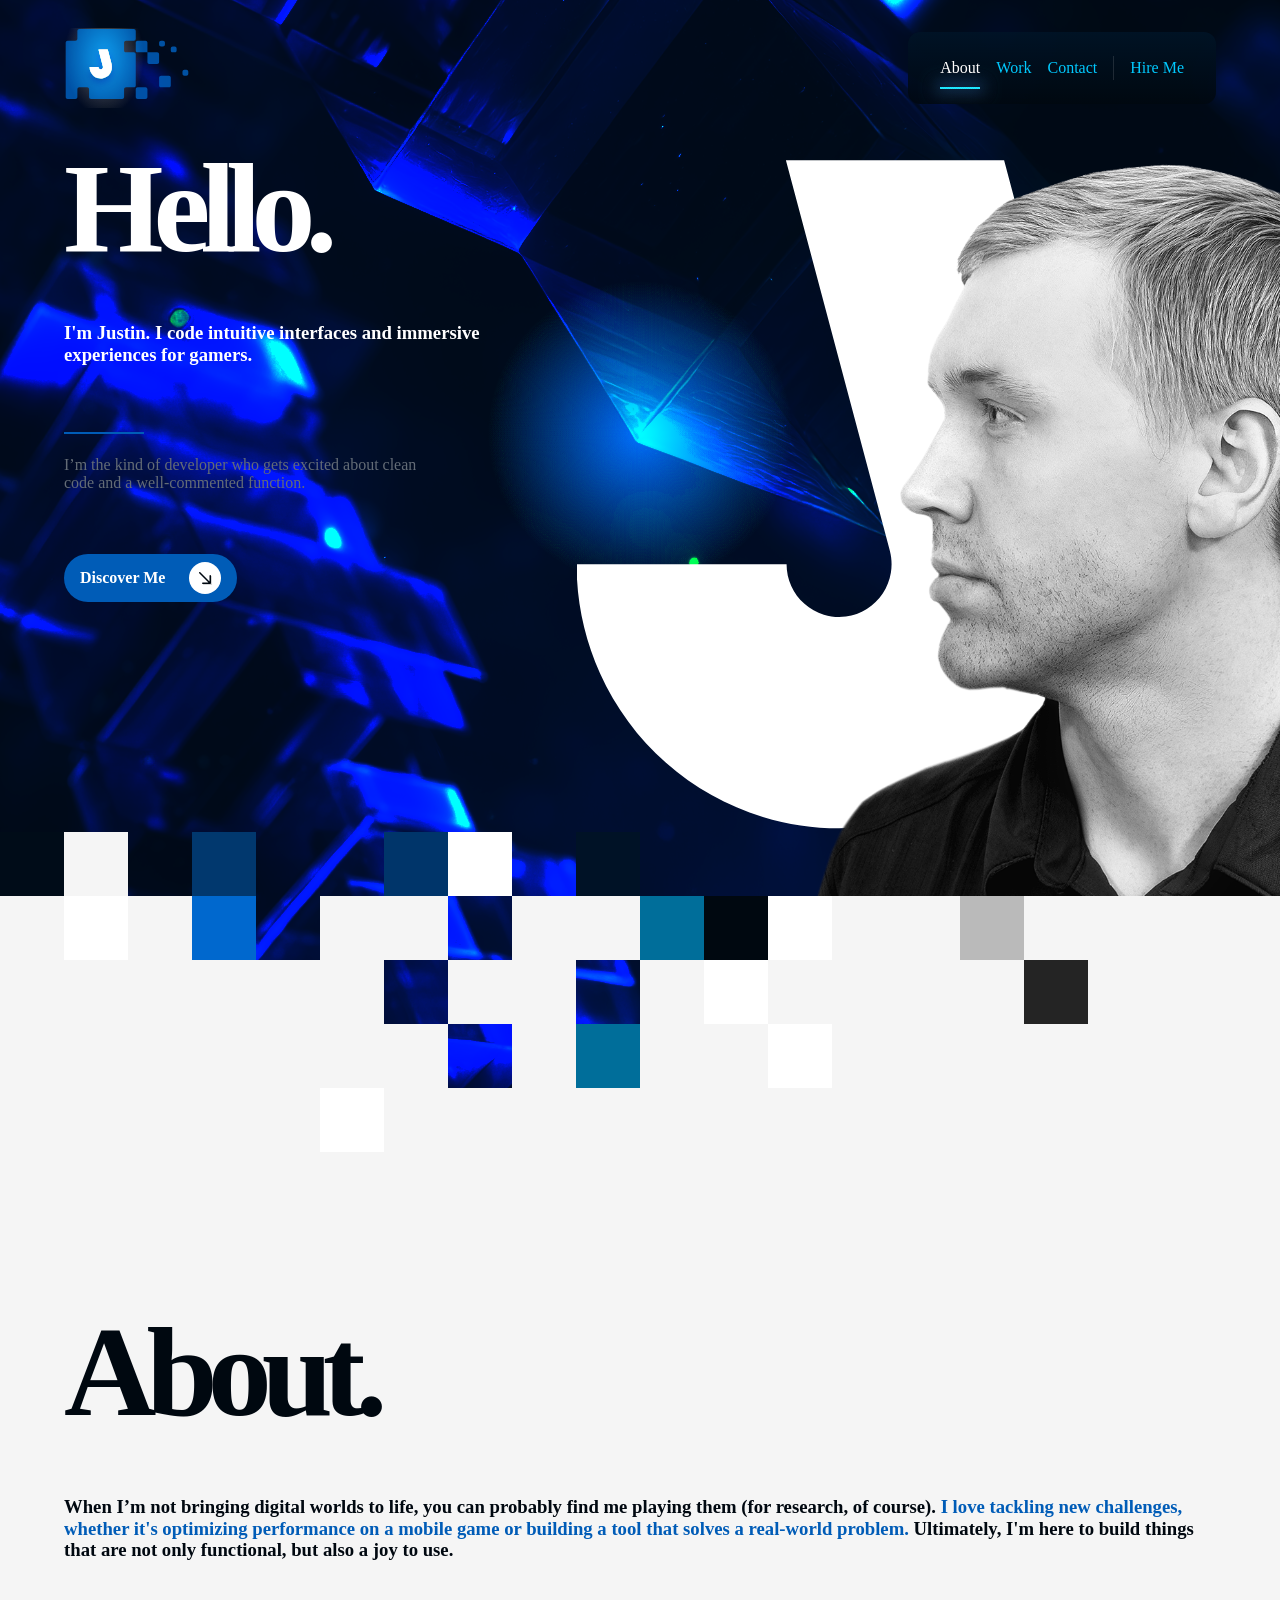
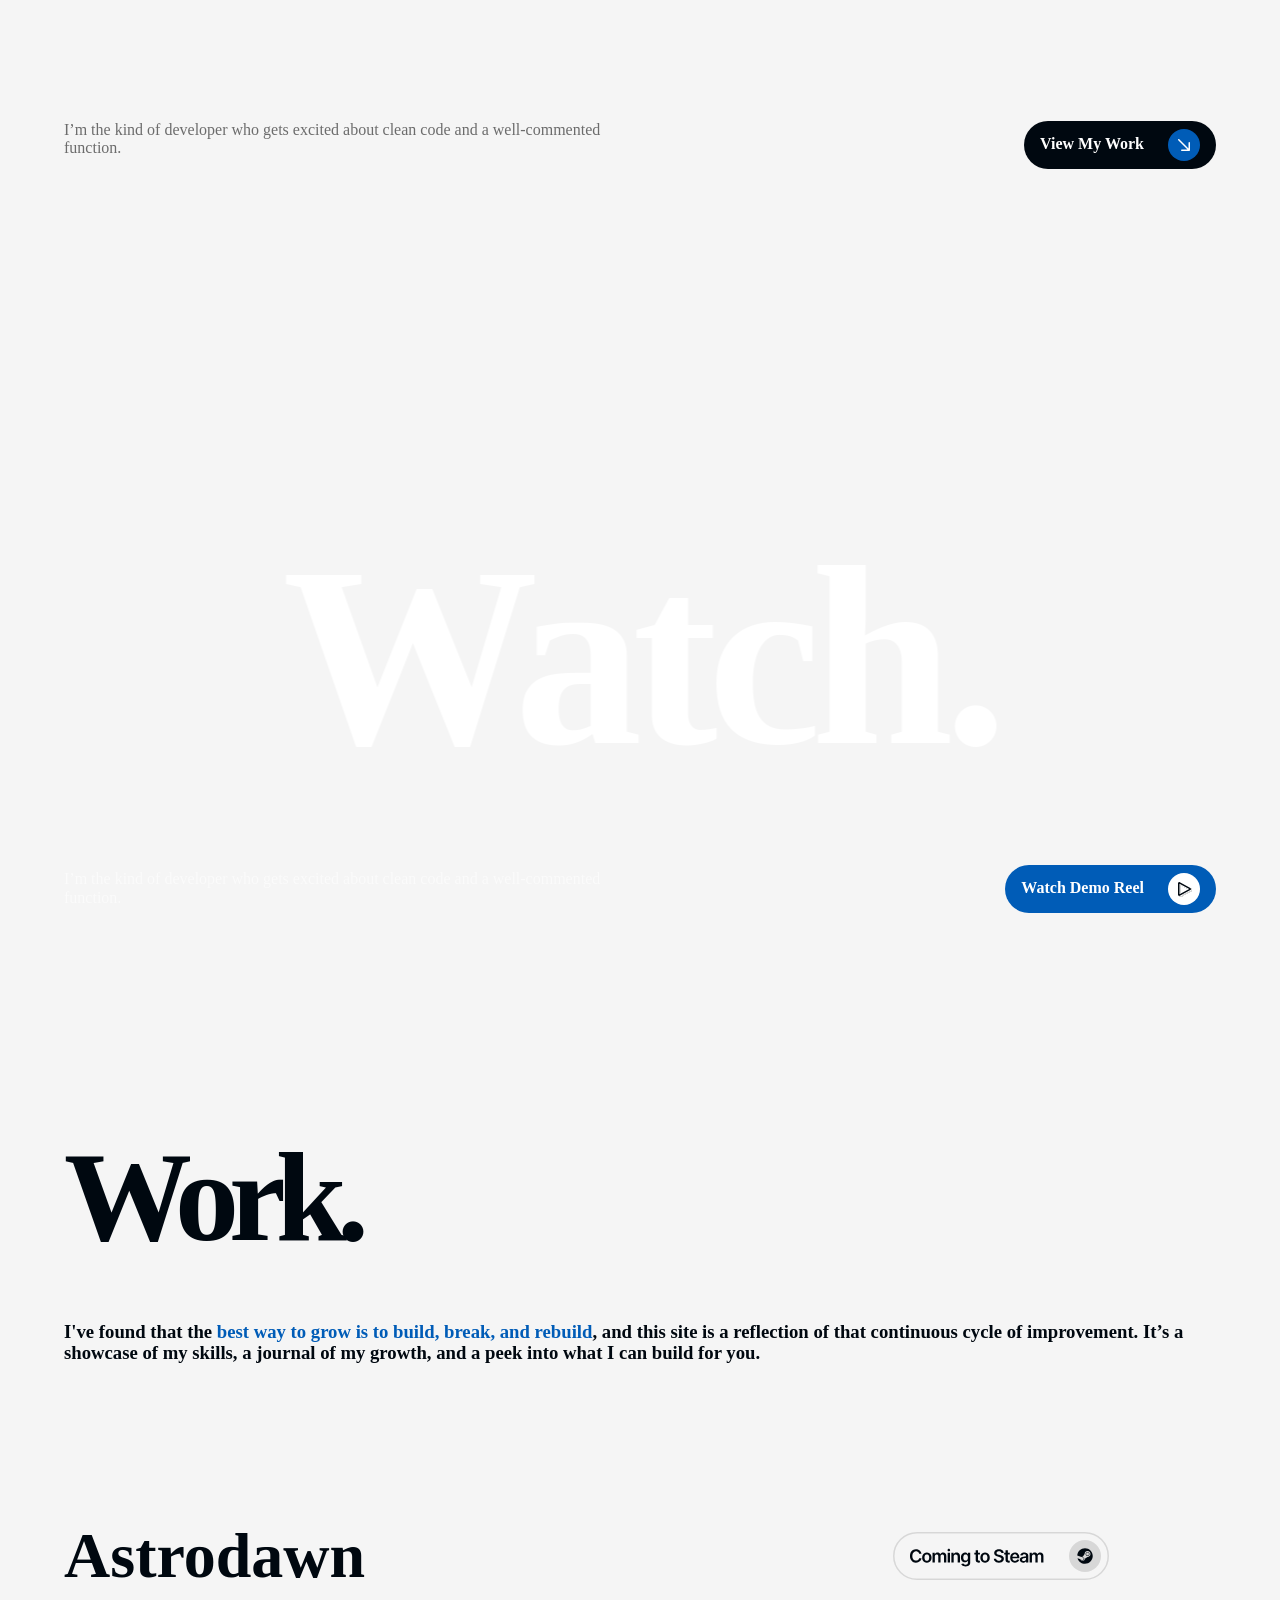
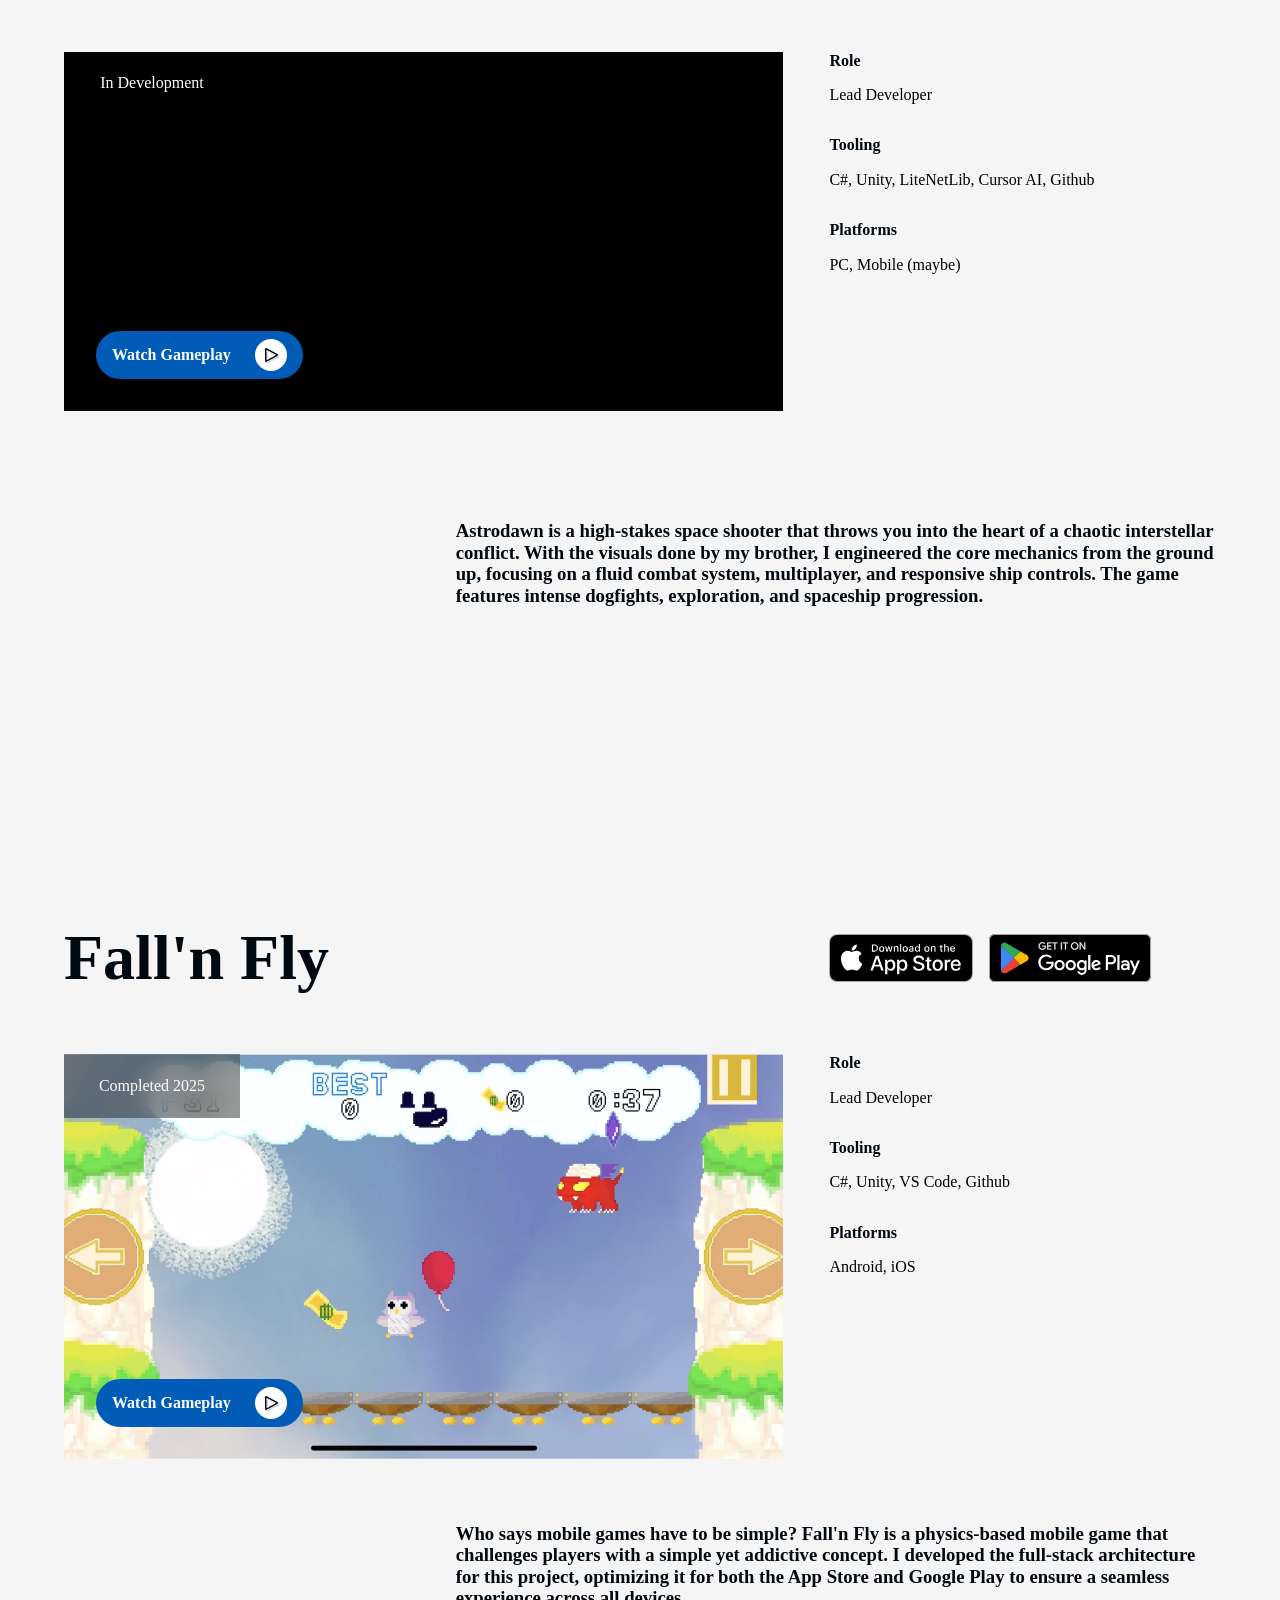
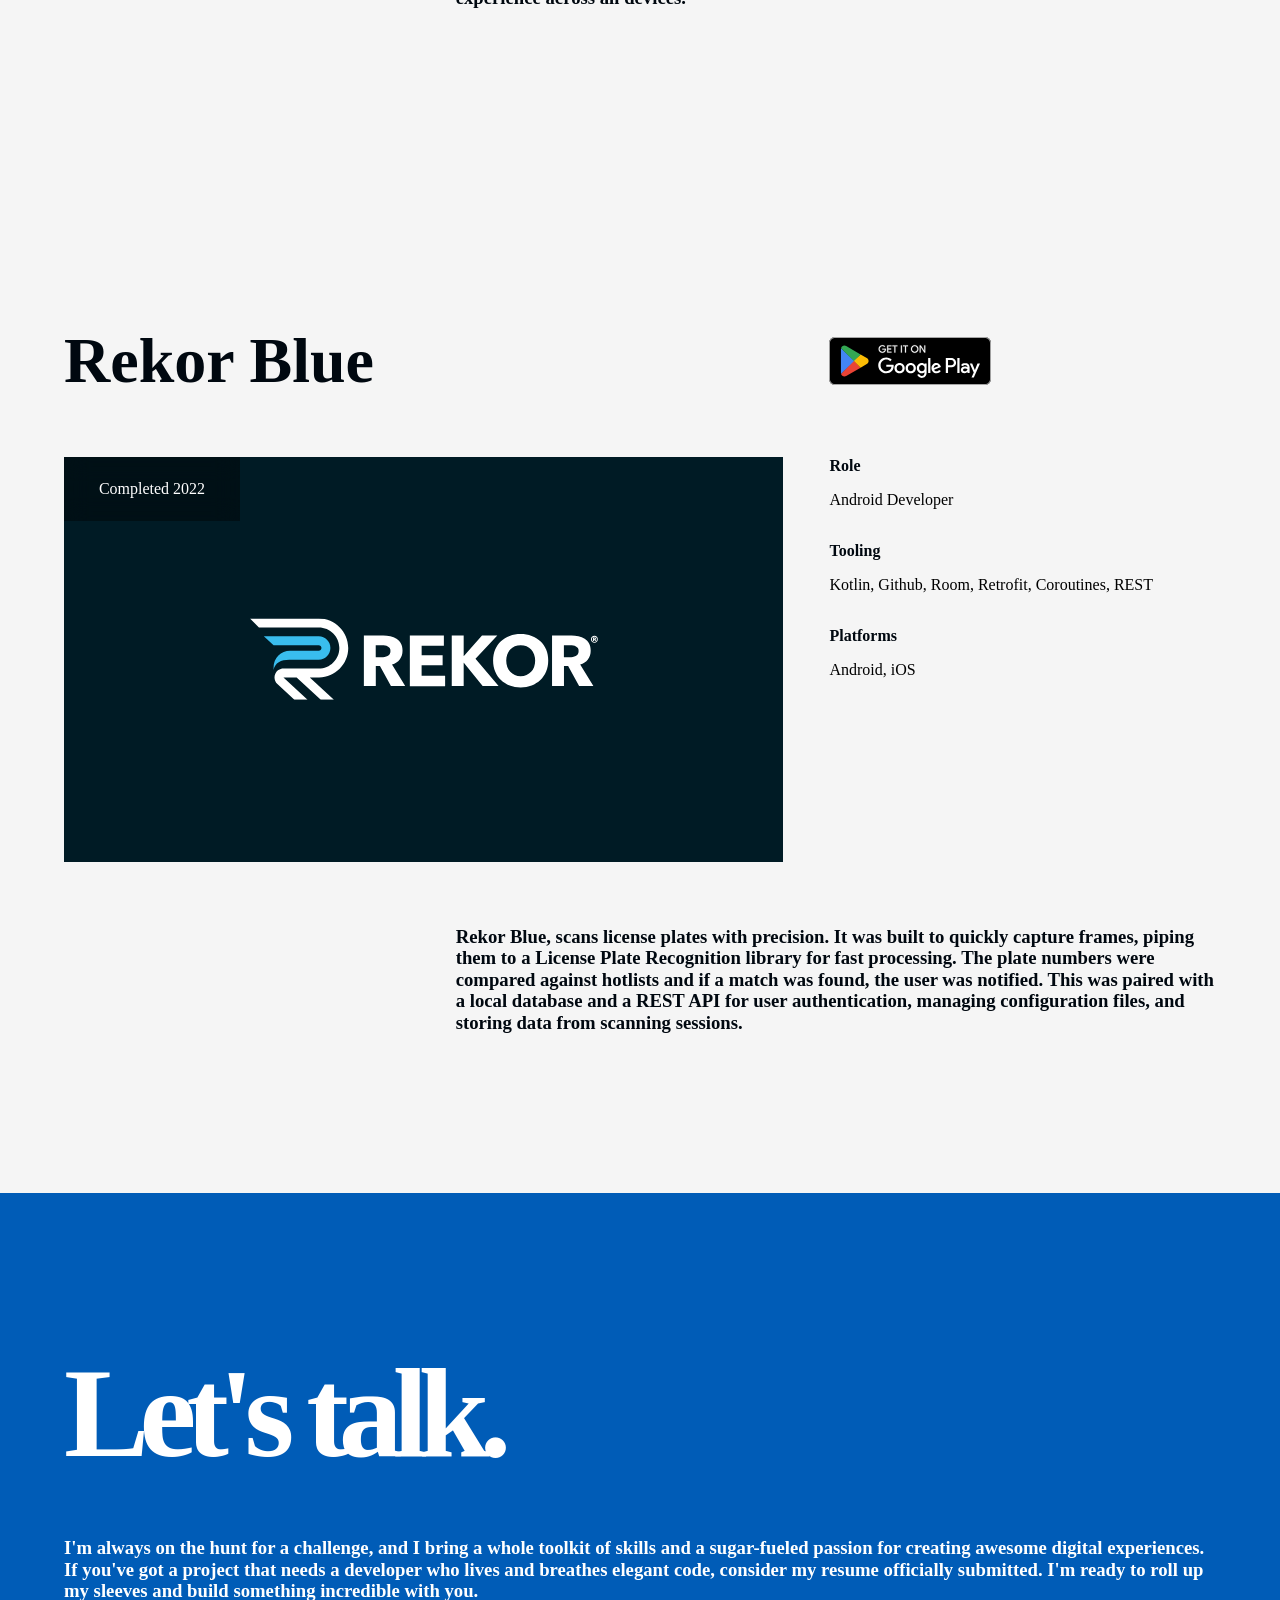
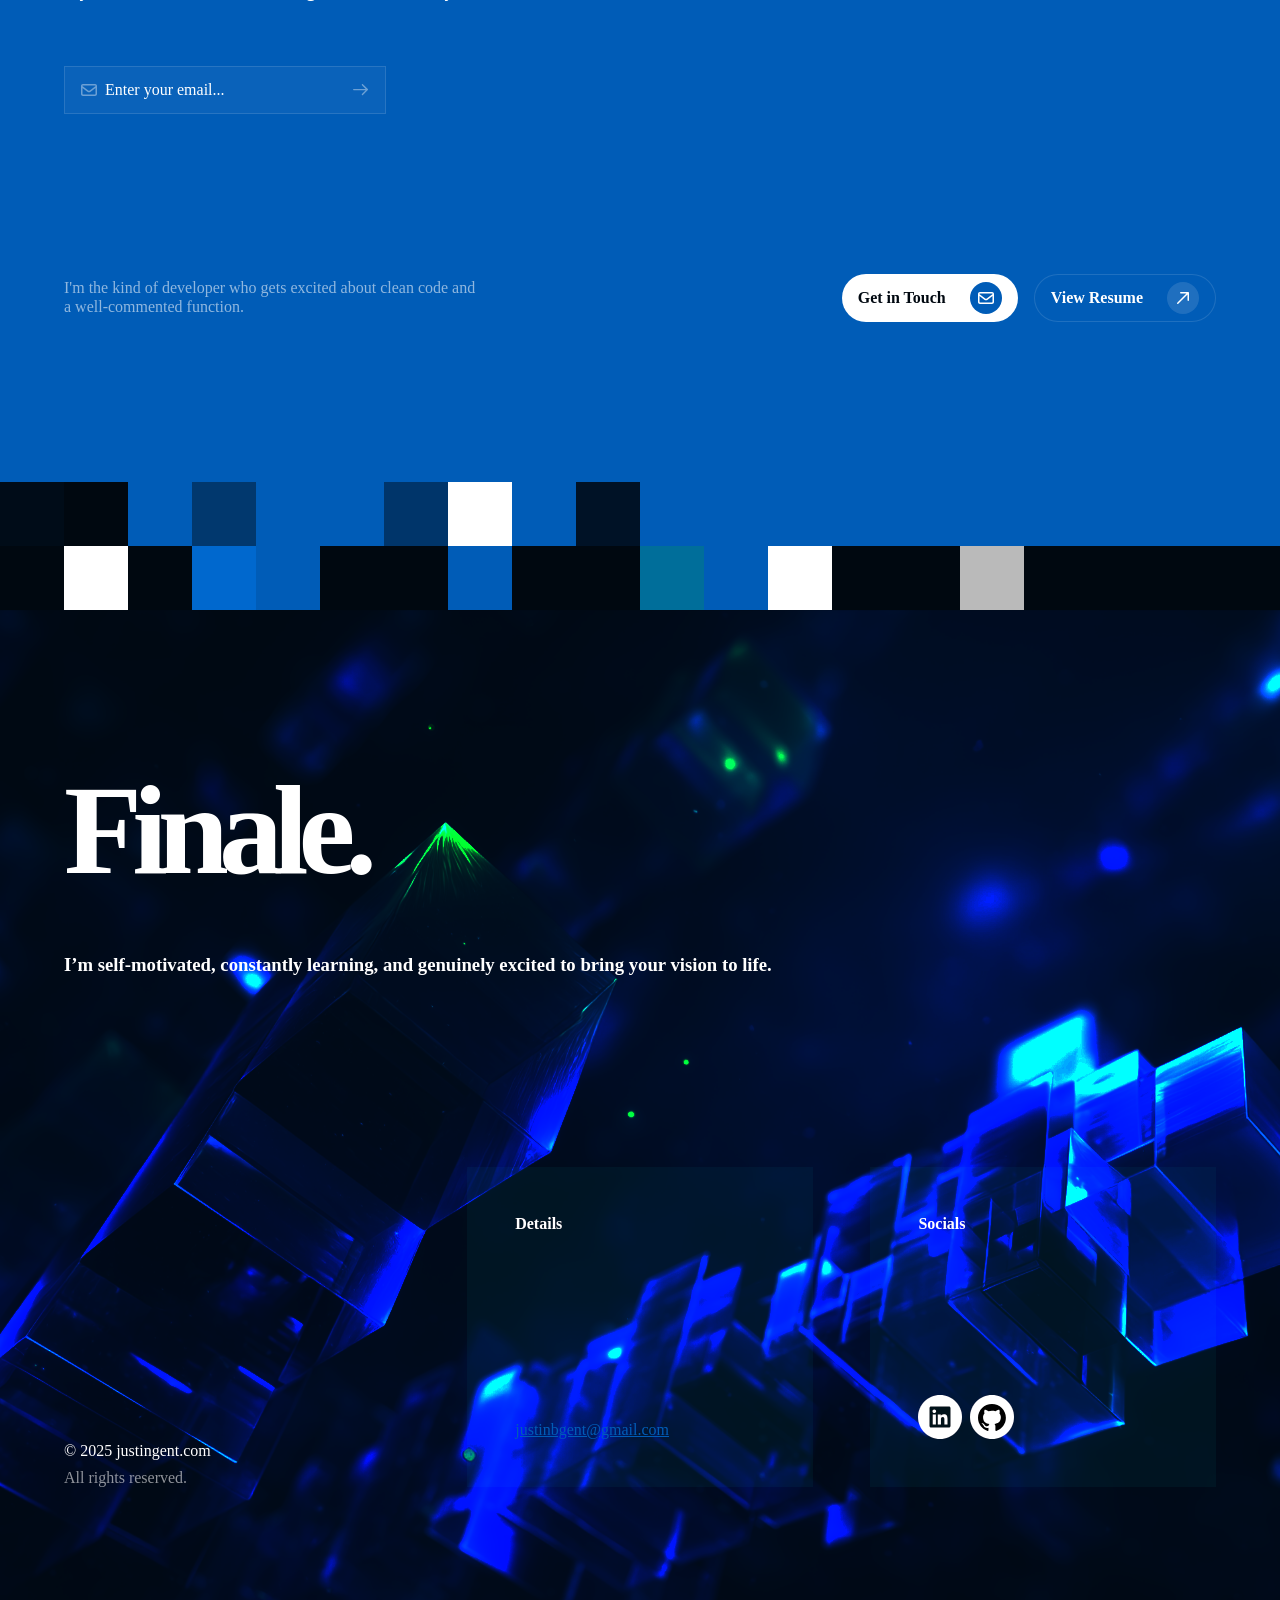
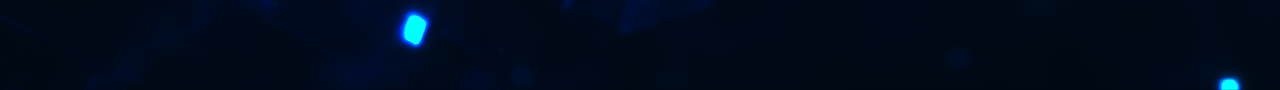
==== html/index.html @ 74478bc8 "Setup anchors for navigation and email" ====
<!DOCTYPE html>
<html lang="en">

<head>
    <meta charset="UTF-8">
    <meta name="viewport" content="width=device-width, initial-scale=1.0">

    <title>Justin Gent</title>

    <link rel="stylesheet" href="../assets/fontawesome-free/webfonts/regular.css">
    <link rel="stylesheet" href="../css/normalize.css">
    <link rel="stylesheet" href="../css/pixel-blocks.css">
    <link rel="stylesheet" href="../css/base.css">
    <link rel="stylesheet" href="../css/logo.css">
    <link rel="stylesheet" href="../css/navigation.css">
    <link rel="stylesheet" href="../css/hero.css">
    <link rel="stylesheet" href="../css/about.css">
    <link rel="stylesheet" href="../css/work.css">
    <link rel="stylesheet" href="../css/contact.css">
    <link rel="stylesheet" href="../css/finale.css">

    <script src="../js/navigation.js"></script>
</head>

<body>
    <div id="page-wrapper">
        <div id="navigation">
            <div id="logo">
                <img id="logo-img" src="../assets/logo.svg" alt="Logo">
                <div id="gradient-overlay"></div>
            </div>
            <div id="navigation-items">
                <a href="#about-wrapper" class="active">About</a>
                <a href="#work-wrapper">Work</a>
                <a href="#contact-wrapper">Contact</a>
                <div id="divider-nav"></div>
                <a href="#finale-wrapper">Hire Me</a>
            </div>
        </div>

        <div id="hero-wrapper">
            <div id="hero-content">
                <div id="hero-text">
                    <h1>Hello.</h1>
                    <h3>I'm Justin. I code intuitive interfaces and immersive experiences for gamers.</h3>
                    <div id="divider-hero"></div>
                    <p>I’m the kind of developer who gets excited about clean code and a well-commented function.</p>
                    <div class="button">
                        <h4>Discover Me</h4>
                        <img src="../assets/down_right_arrow_white.svg" alt="Down Right Arrow">
                    </div>
                </div>
            </div>
            <img id="hero-bg-img" src="../assets/hero_bg.png" alt="Hero background">
            <div id="hero-bg-gradient-overlay"></div>
            <img id="union-img" src="../assets/Union.svg" alt="Union">
            <img id="portrait-img" src="../assets/portrait.png" alt="Portrait">
            <div class="pixel-blocks">
                <div class="block-row">
                    <div class="square" id="square-1"></div>
                    <div class="square" id="square-2"></div>
                    <div class="square" id="square-3"></div>
                    <div class="square" id="square-4"></div>
                    <div class="square" id="square-5"></div>
                    <div class="square" id="square-6"></div>
                    <div class="square" id="square-7"></div>
                    <div class="square" id="square-8"></div>
                    <div class="square" id="square-9"></div>
                    <div class="square" id="square-10"></div>
                    <div class="square" id="square-11"></div>
                    <div class="square" id="square-12"></div>
                    <div class="square" id="square-13"></div>
                    <div class="square" id="square-14"></div>
                    <div class="square" id="square-15"></div>
                    <div class="square" id="square-16"></div>
                    <div class="square" id="square-17"></div>
                    <div class="square" id="square-18"></div>
                    <div class="square" id="square-19"></div>
                    <div class="square" id="square-20"></div>
                </div>
                <div class="block-row">
                    <div class="square" id="square-21"></div>
                    <div class="square" id="square-22"></div>
                    <div class="square" id="square-23"></div>
                    <div class="square" id="square-24"></div>
                    <div class="square" id="square-25"></div>
                    <div class="square" id="square-26"></div>
                    <div class="square" id="square-27"></div>
                    <div class="square" id="square-28"></div>
                    <div class="square" id="square-29"></div>
                    <div class="square" id="square-30"></div>
                    <div class="square" id="square-31"></div>
                    <div class="square" id="square-32"></div>
                    <div class="square" id="square-33"></div>
                    <div class="square" id="square-34"></div>
                    <div class="square" id="square-35"></div>
                    <div class="square" id="square-36"></div>
                    <div class="square" id="square-37"></div>
                    <div class="square" id="square-38"></div>
                    <div class="square" id="square-39"></div>
                    <div class="square" id="square-40"></div>
                </div>
                <div class="block-row">
                    <div class="square" id="square-41"></div>
                    <div class="square" id="square-42"></div>
                    <div class="square" id="square-43"></div>
                    <div class="square" id="square-44"></div>
                    <div class="square" id="square-45"></div>
                    <div class="square" id="square-46"></div>
                    <div class="square" id="square-47"></div>
                    <div class="square" id="square-48"></div>
                    <div class="square" id="square-49"></div>
                    <div class="square" id="square-50"></div>
                    <div class="square" id="square-51"></div>
                    <div class="square" id="square-52"></div>
                    <div class="square" id="square-53"></div>
                    <div class="square" id="square-54"></div>
                    <div class="square" id="square-55"></div>
                    <div class="square" id="square-56"></div>
                    <div class="square" id="square-57"></div>
                    <div class="square" id="square-58"></div>
                    <div class="square" id="square-59"></div>
                    <div class="square" id="square-60"></div>
                </div>
                <div class="block-row">
                    <div class="square" id="square-61"></div>
                    <div class="square" id="square-62"></div>
                    <div class="square" id="square-63"></div>
                    <div class="square" id="square-64"></div>
                    <div class="square" id="square-65"></div>
                    <div class="square" id="square-66"></div>
                    <div class="square" id="square-67"></div>
                    <div class="square" id="square-68"></div>
                    <div class="square" id="square-69"></div>
                    <div class="square" id="square-70"></div>
                    <div class="square" id="square-71"></div>
                    <div class="square" id="square-72"></div>
                    <div class="square" id="square-73"></div>
                    <div class="square" id="square-74"></div>
                    <div class="square" id="square-75"></div>
                    <div class="square" id="square-76"></div>
                    <div class="square" id="square-77"></div>
                    <div class="square" id="square-78"></div>
                    <div class="square" id="square-79"></div>
                    <div class="square" id="square-80"></div>
                </div>
                <div class="block-row">
                    <div class="square" id="square-81"></div>
                    <div class="square" id="square-82"></div>
                    <div class="square" id="square-83"></div>
                    <div class="square" id="square-84"></div>
                    <div class="square" id="square-85"></div>
                    <div class="square" id="square-86"></div>
                    <div class="square" id="square-87"></div>
                    <div class="square" id="square-88"></div>
                    <div class="square" id="square-89"></div>
                    <div class="square" id="square-90"></div>
                    <div class="square" id="square-91"></div>
                    <div class="square" id="square-92"></div>
                    <div class="square" id="square-93"></div>
                    <div class="square" id="square-94"></div>
                    <div class="square" id="square-95"></div>
                    <div class="square" id="square-96"></div>
                    <div class="square" id="square-97"></div>
                    <div class="square" id="square-98"></div>
                    <div class="square" id="square-99"></div>
                    <div class="square" id="square-100"></div>
                </div>
            </div>
        </div>

        <div id="about-wrapper">
            <div id="about-content">
                <h1>About.</h1>
                <h3>When I’m not bringing digital worlds to life, you can probably find me playing them (for research,
                    of course). <span class="highlight-blue">I love tackling new challenges, whether it's optimizing
                        performance on a mobile game or
                        building a tool that solves a real-world problem.</span> Ultimately, I'm here to build things
                    that are not
                    only functional, but also a joy to use.</h3>
                <div id="about-content-button-wrapper" class="button-layout">
                    <p>I’m the kind of developer who gets excited about clean code and a well-commented function.</p>
                    <div class="button">
                        <h4>View My Work</h4>
                        <img src="../assets/down_right_arrow_blue.svg" alt="Down Right Arrow">
                    </div>
                </div>
                <div id="about-video-wrapper">
                    <video id="about-video" src="../assets/SI-website-video-02.mp4" loop muted></video>
                    <h1>Watch.</h1>
                    <div id="about-video-button-wrapper" class="button-layout">
                        <p>I’m the kind of developer who gets excited about clean code and a well-commented function.
                        </p>
                        <div class="button">
                            <h4>Watch Demo Reel</h4>
                            <img src="../assets/play_graphic.svg" alt="Play Button">
                        </div>
                    </div>
                </div>
            </div>
        </div>

        <div id="work-wrapper">
            <div id="work-content">
                <h1>Work.</h1>
                <h3>I've found that the <span class="highlight-blue">best way to grow is to build, break, and
                        rebuild</span>, and this site is a reflection
                    of that continuous cycle of improvement. It’s a showcase of my skills, a journal of my growth, and a
                    peek into what I can build for you.</h3>
                <div class="work-section">
                    <div class="section-header">
                        <h2>Astrodawn</h2>
                        <img id="steam-button" src="../assets/steam_button.svg" alt="Steam Button">
                    </div>
                    <div class="section-focus">
                        <div class="left-side">
                            <div id="work-video-wrapper">
                                <video id="work-si-video" src="../assets/SI-website-video-02.mp4" loop muted></video>
                                <p>In Development</p>
                                <div class="button">
                                    <h4>Watch Gameplay</h4>
                                    <img src="../assets/play_graphic.svg" alt="Play Button">
                                </div>
                            </div>
                        </div>
                        <div class="right-side">
                            <h5>Role</h5>
                            <p>Lead Developer</p>
                            <h5>Tooling</h5>
                            <p>C#, Unity, LiteNetLib, Cursor AI, Github</p>
                            <h5>Platforms</h5>
                            <p>PC, Mobile (maybe)</p>
                        </div>
                    </div>
                    <div class="work-description">
                        <h3>Astrodawn is a high-stakes space shooter that throws you into the heart of a chaotic
                            interstellar conflict. With the visuals done by my brother, I engineered the core mechanics
                            from the ground up, focusing on a fluid combat system, multiplayer, and responsive ship
                            controls. The game features intense dogfights, exploration, and spaceship progression.</h3>
                    </div>
                </div>
                <div class="work-section">
                    <div class="section-header">
                        <h2>Fall'n Fly</h2>
                        <div class="mobile-store-buttons">
                            <img src="../assets/ios_app_store.svg" alt="App Store"
                                href="https://apps.apple.com/us/app/falln-fly/id6740153691">
                            <img src="../assets/play_store.svg" alt="Google Play"
                                href="https://play.google.com/store/apps/details?id=fallnfly.megalith">
                        </div>
                    </div>
                    <div class="section-focus">
                        <div class="left-side">
                            <div id="fallnfly-display" class="work-img-container">
                                <img id="fallnfly-img" src="../assets/fallnfly.png" alt="Fall'n Fly">
                                <p>Completed 2025</p>
                                <div class="button">
                                    <h4>Watch Gameplay</h4>
                                    <img src="../assets/play_graphic.svg" alt="Play Button">
                                </div>
                            </div>
                        </div>
                        <div class="right-side">
                            <h5>Role</h5>
                            <p>Lead Developer</p>
                            <h5>Tooling</h5>
                            <p>C#, Unity, VS Code, Github</p>
                            <h5>Platforms</h5>
                            <p>Android, iOS</p>
                        </div>
                    </div>
                    <div class="work-description">
                        <h3>Who says mobile games have to be simple? Fall'n Fly is a physics-based mobile game that
                            challenges players with a simple yet addictive concept. I developed the full-stack
                            architecture for this project, optimizing it for both the App Store and Google Play to
                            ensure a seamless experience across all devices.</h3>
                    </div>
                </div>
                <div class="work-section">
                    <div class="section-header">
                        <h2>Rekor Blue</h2>
                        <div class="mobile-store-buttons">
                            <img src="../assets/play_store.svg" alt="Google Play"
                                href="https://play.google.com/store/apps/details?id=ai.rekor.rekorblue">
                        </div>
                    </div>
                    <div class="section-focus">
                        <div class="left-side">
                            <div id="rekor-display" class="work-img-container">
                                <img src="../assets/rekor.svg" alt="Rekor Blue">
                                <p>Completed 2022</p>
                            </div>
                        </div>
                        <div class="right-side">
                            <h5>Role</h5>
                            <p>Android Developer</p>
                            <h5>Tooling</h5>
                            <p>Kotlin, Github, Room, Retrofit, Coroutines, REST</p>
                            <h5>Platforms</h5>
                            <p>Android, iOS</p>
                        </div>
                    </div>
                    <div class="work-description">
                        <h3>Rekor Blue, scans license plates with precision. It was built to quickly capture frames,
                            piping them to a License Plate Recognition library for fast processing. The plate numbers
                            were compared against hotlists and if a match was found, the user was notified. This was
                            paired with a local database and a REST API for user authentication, managing configuration
                            files, and storing data from scanning sessions.
                        </h3>
                        <!-- <h3>I contributed to the development of Rekor Blue, an Android application designed for license
                            plate recognition. My work focused on integrating and optimizing CameraX to capture and
                            process frames, interfacing with a License Plate Recognition library via the JNI framework
                            for efficient real-time processing. I designed and implemented a Room database to manage
                            license plate reads, hot lists, and related data, ensuring robust data storage and
                            retrieval. Additionally, I developed REST API integrations to handle user authentication,
                            upload plate reads, download hot lists, and manage configuration files (including
                            downloading and extracting zip files). I also contributed to building application settings
                            and other core functionalities, enhancing the app's performance and user experience.</h3> -->
                    </div>
                </div>
            </div>
        </div>

        <div id="contact-wrapper">
            <div id="contact-content">
                <h1>Let's talk.</h1>
                <h3><strong>I'm always on the hunt for a challenge,</strong> and I bring a whole toolkit of skills and a
                    sugar-fueled passion for creating awesome digital experiences. If you've got a project that needs a
                    developer who lives and breathes elegant code, consider my resume officially submitted. I'm ready to
                    roll up my sleeves and build something incredible with you.</h3>
                <div class="input-wrapper">
                    <img id="mail-icon" src="../assets/mail_no_bg.svg" alt="Mail Button">
                    <p id="email-input" contenteditable="true">Enter your email...</p>
                    <img id="right-arrow-icon" src="../assets/right_arrow.svg" alt="Right Arrow Button">
                </div>
                <div id="contact-bottom">
                    <p>I'm the kind of developer who gets excited about clean code and a well-commented function.</p>
                    <div id="contact-buttons">
                        <div id="get-in-touch-button" class="button">
                            <h4>Get in Touch</h4>
                            <img src="../assets/mail_blue_bg.svg" alt="Mail Button">
                        </div>
                        <div id="resume-button" class="button">
                            <h4>View Resume</h4>
                            <img src="../assets/up_right_arrow.svg" alt="Up Right Arrow Button">
                        </div>
                    </div>
                </div>
            </div>
            <div class="pixel-blocks">
                <div class="block-row">
                    <div class="square" id="square-101"></div>
                    <div class="square" id="square-102"></div>
                    <div class="square" id="square-103"></div>
                    <div class="square" id="square-104"></div>
                    <div class="square" id="square-105"></div>
                    <div class="square" id="square-106"></div>
                    <div class="square" id="square-107"></div>
                    <div class="square" id="square-108"></div>
                    <div class="square" id="square-109"></div>
                    <div class="square" id="square-110"></div>
                    <div class="square" id="square-111"></div>
                    <div class="square" id="square-112"></div>
                    <div class="square" id="square-113"></div>
                    <div class="square" id="square-114"></div>
                    <div class="square" id="square-115"></div>
                    <div class="square" id="square-116"></div>
                    <div class="square" id="square-117"></div>
                    <div class="square" id="square-118"></div>
                    <div class="square" id="square-119"></div>
                    <div class="square" id="square-120"></div>
                </div>
                <div class="block-row">
                    <div class="square" id="square-121"></div>
                    <div class="square" id="square-122"></div>
                    <div class="square" id="square-123"></div>
                    <div class="square" id="square-124"></div>
                    <div class="square" id="square-125"></div>
                    <div class="square" id="square-126"></div>
                    <div class="square" id="square-127"></div>
                    <div class="square" id="square-128"></div>
                    <div class="square" id="square-129"></div>
                    <div class="square" id="square-130"></div>
                    <div class="square" id="square-131"></div>
                    <div class="square" id="square-132"></div>
                    <div class="square" id="square-133"></div>
                    <div class="square" id="square-134"></div>
                    <div class="square" id="square-135"></div>
                    <div class="square" id="square-136"></div>
                    <div class="square" id="square-137"></div>
                    <div class="square" id="square-138"></div>
                    <div class="square" id="square-139"></div>
                    <div class="square" id="square-140"></div>
                </div>
            </div>
        </div>

        <div id="finale-wrapper">
            <img id="finale-bg-img" src="../assets/finale_bg.png" alt="Finale Image">
            <div id="finale-content">
                <h1>Finale.</h1>
                <h3>I’m self-motivated, constantly learning, and genuinely excited to bring your vision to life.</h3>
                <div id="finale-bottom">
                    <div id="finale-box-1">
                        <div id="legal-info">
                            <p id="legal-info-copyright">© 2025 justingent.com</p>
                            <p id="legal-info-rights">All rights reserved.</p>
                        </div>
                    </div>
                    <div id="finale-box-2">
                        <div class="finale-box-background"></div>
                        <h5>Details</h5>
                        <a href="mailto:justinbgent@gmail.com">justinbgent@gmail.com</a>
                    </div>
                    <div id="finale-box-3">
                        <h5>Socials</h5>
                        <div id="socials">
                            <img src="../assets/linkedin.svg" alt="LinkedIn">
                            <div id="github">
                                <img id="github-bg" src="../assets/bg.svg" alt="GitHub Background">
                                <img id="github-icon" src="../assets/github.svg" alt="GitHub">
                            </div>
                        </div>
                        <div class="finale-box-background"></div>
                    </div>
                </div>
            </div>
        </div>

    </div>

</body>

</html>
---- assets/fontawesome-free/webfonts/regular.css ----
/*!
 * Font Awesome Free 7.1.0 by @fontawesome - https://fontawesome.com
 * License - https://fontawesome.com/license/free (Icons: CC BY 4.0, Fonts: SIL OFL 1.1, Code: MIT License)
 * Copyright 2025 Fonticons, Inc.
 */
:root,
:host {
  --fa-family-classic: "Font Awesome 7 Free";
  --fa-font-regular: normal 400 1em/1 var(--fa-family-classic);
  /* deprecated: this older custom property will be removed next major release */
  --fa-style-family-classic: var(--fa-family-classic);
}

@font-face {
  font-family: "Font Awesome 7 Free";
  font-style: normal;
  font-weight: 400;
  font-display: block;
  src: url("../webfonts/fa-regular-400.woff2");
}

.far {
  --fa-family: var(--fa-family-classic);
  --fa-style: 400;
}

.fa-classic {
  --fa-family: var(--fa-family-classic);
}

.fa-regular {
  --fa-style: 400;
}
---- css/pixel-blocks.css ----
.pixel-blocks {
    position: relative;
    display: flex;
    flex-direction: column;
    width: 100%;
    height: auto;
    aspect-ratio: 4 / 1;
    z-index: 400;
}

.block-row {
    position: relative;
    display: flex;
    flex-direction: row;
    width: 100%;
    height: 20%;
}

.square {
    position: relative;
    width: 5%;
    height: auto;
    aspect-ratio: 1 / 1;
}

/* #region hero blocks */
#square-2,
#square-21,
#square-23,
#square-26,
#square-27,
#square-29,
#square-30,
#square-34,
#square-35,
#square-37,
#square-38,
#square-39,
#square-40,
#square-41,
#square-42,
#square-43,
#square-44,
#square-45,
#square-46,
#square-48,
#square-49,
#square-51,
#square-53,
#square-54,
#square-55,
#square-56,
#square-58,
#square-59,
#square-60,
#square-61,
#square-62,
#square-63,
#square-64,
#square-65,
#square-66,
#square-67,
#square-69,
#square-71,
#square-72,
#square-74,
#square-75,
#square-76,
#square-77,
#square-78,
#square-79,
#square-80,
#square-81,
#square-82,
#square-83,
#square-84,
#square-85,
#square-87,
#square-88,
#square-89,
#square-90,
#square-91,
#square-92,
#square-93,
#square-94,
#square-95,
#square-96,
#square-97,
#square-98,
#square-99,
#square-100 {
    background-color: rgba(245, 245, 245, 1);
}

#square-8,
#square-22,
#square-33,
#square-52,
#square-73,
#square-86 {
    background-color: rgba(255, 255, 255, 1);
}

#square-31,
#square-70 {
    background-color: rgba(0, 110, 154, 1);
}

#square-1 {
    background-color: rgba(0, 12, 24, 1);
}

#square-32 {
    background-color: rgba(0, 8, 16, 1);
}

#square-24 {
    background-color: rgba(0, 104, 206, 1);
}

#square-36 {
    background-color: rgba(186, 186, 186, 1);
}

#square-57 {
    background-color: rgba(36, 36, 36, 1);
}

#square-4 {
    background-color: rgba(1, 56, 110, 1);
}

#square-7 {
    background-color: rgba(0, 53, 106, 1);
}

#square-10 {
    background-color: rgba(0, 18, 38, 1);
}

/* #endregion hero blocks */

/* #region contact blocks */
#square-102,
#square-121,
#square-123,
#square-126,
#square-127,
#square-129,
#square-130,
#square-134,
#square-135,
#square-137,
#square-138,
#square-139,
#square-140 {
    background-color: rgba(0, 8, 16, 1);
}

#square-110 {
    background-color: rgba(0, 18, 38, 1);
}

#square-108,
#square-122,
#square-133 {
    background-color: rgba(255, 255, 255, 1);
}

#square-101 {
    background-color: rgba(0, 12, 24, 1);
}

#square-104 {
    background-color: rgba(1, 56, 110, 1);
}

#square-107 {
    background-color: rgba(0, 53, 106, 1);
}

#square-124 {
    background-color: rgba(0, 104, 206, 1);
}

#square-131 {
    background-color: rgba(0, 110, 154, 1);
}

#square-136 {
    background-color: rgba(186, 186, 186, 1);
}

/* #endregion contact blocks */
---- css/base.css ----
/* @font-face {
    font-family: 'FontAwesome';
    src: url('../assets/fontawesome-free/webfonts/fa-regular-400.woff2') format('woff2');
    font-display: swap;
    font-style: normal;
} */

*,
*::before,
*::after {
    box-sizing: border-box;
}

body {
    margin: 0;
    padding: 0;
    overflow-x: hidden;
    background-color: rgba(0, 8, 16, 1);
}

#page-wrapper {
    position: relative;
    width: 100%;
    max-width: 1640px;
    height: 100%;
    display: flex;
    flex-direction: column;
    align-items: center;
    margin-left: auto;
    margin-right: auto;
    background-color: rgba(0, 8, 16, 1);
    z-index: 100;
}

h1 {
    width: fit-content;
    height: fit-content;

    font-weight: 600;
    font-size: 8rem;
    line-height: 7.5rem;
    letter-spacing: -0.625rem;
    font-style: normal;
    text-transform: none;

    hanging-punctuation: first last;
    -webkit-hanging-punctuation: first last;
    -moz-hanging-punctuation: first last;
    -ms-hanging-punctuation: first last;
    -o-hanging-punctuation: first last;
}

h1,
h3,
h4 {
    font-family: 'Font Awesome 7 Free';
    color: rgba(255, 255, 255, 1);
    margin: 0;
}

h2 {
    font-size: 4rem;
    font-family: 'Font Awesome 7 Free';
    color: rgba(0, 8, 16, 1);
    line-height: 1;
    letter-spacing: 0;
    margin: 0;
    padding: 0;
}

h4 {
    font-size: 1rem;
}

h5 {
    font-family: 'Font Awesome 7 Free';
    color: rgba(0, 8, 16, 1);
    font-size: 1rem;
    margin: 0;
    margin-bottom: 1rem;
}

p {
    font-family: 'Font Awesome 7 Free';
    font-size: 1rem;
    margin: 0;
}

.highlight-blue {
    color: rgba(0, 92, 183, 1);
}


/* #region button */
.button {
    position: relative;
    width: fit-content;
    height: 3rem;
    display: flex;
    gap: 1.5rem;
    justify-content: space-between;
    align-items: center;
    padding: 0 1rem;
    background: #005CB7;
    border-radius: 48px;
    cursor: pointer;
    z-index: 400;
}

.button h4 {
    position: relative;
    width: fit-content;
    height: fit-content;
    pointer-events: none;
    user-select: none;
}

.button img {
    position: relative;
    width: auto;
    height: 2rem;
}

.button:focus {
    outline: 2px solid #005CB7;
    outline-offset: 2px;
}

.button-layout {
    position: relative;
    display: flex;
    flex-direction: row;
    width: calc(100% - 8rem);
    height: fit-content;
    margin: 0;
    align-items: center center;
    justify-content: space-between;
}

.button-layout p {
    width: 50%;
    height: fit-content;
}

.button-layout .button {
    position: relative;
    margin: 0;
}

/* #endregion button */
---- css/logo.css ----
/* css blend modes, have to get the layering right
search this for how it works. Radial gradient is inside div and parent does
this is called mix/blend mode (not multiply, add, some other blend mode)
will have to play with z indexes */

#logo {
    position: relative;
    display: grid;
    width: 140px;
    height: 80px;
    top: 0;
    left: 0;
    z-index: 1;
    overflow: hidden;
}

#logo-img {
    grid-area: 1 / 1;
    width: auto;
    height: 72px;
    z-index: 2;
    background-color: transparent;
}

#gradient-overlay {
    grid-area: 1 / 1;
    width: 57%;
    height: 146%;
    background: radial-gradient(50% 50% at 50% 25%, #717171 0%, rgba(0, 0, 0, 0) 100%);
    mix-blend-mode: color-dodge;
    z-index: 300;
    pointer-events: none;
}
---- css/navigation.css ----
#navigation {
    position: fixed;
    width: 100%;
    height: 4.5rem;
    /* width: calc(100% - 8rem); */
    max-width: 1640px;
    display: flex;
    flex-direction: row;
    margin-top: 2rem;
    padding-left: 4rem;
    padding-right: 4rem;
    align-items: center;
    justify-content: space-between;
    align-items: center;
    z-index: 600;
}

#navigation-items {
    display: flex;
    flex-direction: row;
    height: 100%;
    padding: 0 2rem;
    gap: 1rem;
    align-items: center;
    justify-content: center;
    /* isolation: isolate; */
    background: linear-gradient(180deg, rgba(0, 20, 39, 0.88) 0%, rgba(0, 8, 16, 0.88) 100%);
    box-shadow: 0px 32px 48px -40px rgba(0, 0, 0, 0.12);
    backdrop-filter: blur(24px);
    border-radius: 12px;
    overflow: hidden;
}

#navigation-items a {
    position: relative;
    display: inline-block;
    text-decoration: none;
    color: rgba(0, 201, 254, 1);
}

#navigation-items a.active {
    color: rgba(255, 255, 255, 1);
}

#navigation-items a:hover:before {
    content: "";
    position: absolute;
    margin-top: 1.75rem;
    width: 100%;
    /* height: 2px; */
    border-bottom: 2px solid rgba(243, 243, 243, 1);
    /* background-color: rgba(243, 243, 243, 1); */
    mix-blend-mode: color-dodge;
    box-shadow: 0px 0px 16px 4px rgba(194, 194, 194, 1);
}

/* Active state - shows underline for current page */
#navigation-items a.active:before {
    content: "";
    position: absolute;
    margin-top: 1.75rem;
    width: 100%;
    border-bottom: 2px solid rgba(243, 243, 243, 1);
    mix-blend-mode: color-dodge;
    box-shadow: 0px 0px 16px 4px rgba(194, 194, 194, 1);
}

/* Underline for selected item, may not need box-shadow? */

#divider-nav {
    width: 1px;
    height: 1.5rem;
    background-color: rgba(255, 255, 255, 0.12);
    flex-shrink: 0;
}
---- css/hero.css ----
#hero-wrapper {
    position: relative;
    display: flex;
    flex-direction: column;
    width: 100%;
    height: auto;
    aspect-ratio: 1 / 0.9;
    /* height: 83rem; */
    min-height: 54rem;
    max-height: 82rem;
    /* max-height: calc(48rem + 35vw); */
    background-color: rgba(0, 8, 16, 1);
    overflow: hidden;
    z-index: 100;
}

#hero-content {
    position: relative;
    display: flex;
    flex-direction: column;
    width: 100%;
    height: 100%;
    overflow: hidden;
}

#hero-bg-img {
    position: absolute;
    top: 50%;
    left: 50%;
    width: fit-content;
    height: fit-content;
    transform: translate(-50%, -50%);
    transform-origin: center center;
    mix-blend-mode: color-dodge;
    object-fit: cover;
    z-index: 100;
}

/* this positioning is wrong. Needs to align consistently to particular image position*/
#hero-bg-gradient-overlay {
    position: absolute;
    top: 50%;
    left: 50%;
    transform: translate(-50%, -97%);
    width: 19rem;
    height: 19rem;
    margin: 0 auto;
    background: radial-gradient(50% 50% at 50% 50%, rgba(230, 230, 230, 1) 0%, rgba(0, 0, 0, 0) 100%);
    mix-blend-mode: color-dodge;
    pointer-events: none;
    z-index: 100;
}

/* #hero-fg-container {
    position: absolute;
    top: 160px;
    left: 50%;
    width: 50%;
    height: 100%;
    overflow: hidden;
} */

#union-img {
    position: absolute;
    /* top: 10rem; */
    bottom: 28%;
    right: 0;
    width: auto;
    height: calc(100% - 10rem - 28%);
    object-fit: cover;
    transform: translate(-34%, 0);
    z-index: 200;
}

#portrait-img {
    position: absolute;
    /* top: 10rem; */
    bottom: 20%;
    right: 0;
    width: auto;
    height: calc(100% - 10rem - 20%);
    object-fit: cover;
    transform: translate(38%, 0);
    z-index: 300;
}

#hero-text {
    position: relative;
    display: flex;
    flex-direction: column;
    width: calc(50%);
    height: fit-content;
    margin-left: 4rem;
    margin-right: auto;
    margin-top: 10rem;
    z-index: 400;
}

#hero-text h1 {
    margin: 0;
    padding: 0;
    width: fit-content;
    height: 6rem;
    display: flex;
    align-items: center;
}

#hero-text h3 {
    width: 32rem;
    height: 3rem;
    display: flex;
    align-items: center;
    margin: 4rem 0;
    padding: 0;
}

#divider-hero {
    position: relative;
    width: 5rem;
    height: 0.125rem;
    margin: 0;
    padding: 0;
    background: rgba(0, 92, 183, 1);
    flex-shrink: 0;
}

#hero-text p {
    width: 24rem;
    height: 2rem;
    display: flex;
    align-items: center;
    margin-top: 1.5rem;
    margin-bottom: 4rem;
    padding: 0;
    color: rgba(99, 108, 118, 1);
}

#hero-content .pixel-blocks {
    position: absolute;
    left: 0;
    bottom: 0;
}
---- css/about.css ----
#about-wrapper {
    position: relative;
    display: flex;
    flex-direction: column;
    width: 100%;
    height: fit-content;
    background-color: rgba(245, 245, 245, 1);
    overflow: hidden;
}

#about-content h1 {
    margin: 10rem 0 4rem 4rem;
    color: rgba(0, 8, 16, 1);
}

#about-content h3 {
    margin: 0 4rem;
    color: rgba(0, 8, 16, 1);
}

#about-content-button-wrapper {
    margin-top: 10rem;
    margin-bottom: 10.5rem;
    margin-left: 4rem;
    margin-right: 4rem;
}

#about-content-button-wrapper .button {
    background-color: rgba(0, 8, 16, 1);
}

#about-content-button-wrapper p {
    color: rgba(0, 0, 0, 0.56);
}

#about-video-wrapper {
    position: relative;
    display: flex;
    flex-direction: column;
    width: 100%;
    height: fit-content;
}

#about-video {
    position: relative;
    width: 100%;
    height: fit-content;
}

#about-video-wrapper h1 {
    position: absolute;
    top: 50%;
    left: 50%;
    transform: translate(-50%, -50%);
    margin: 0;
    padding: 0;
    font-size: 16rem;
    color: rgba(139, 139, 139, 1);
    mix-blend-mode: color-dodge;
    z-index: 100;
}

#about-video-button-wrapper {
    position: absolute;
    bottom: 4rem;
    left: 50%;
    display: flex;
    flex-direction: row;
    align-items: center;
    transform: translate(-50%, 0);
}

#about-video-button-wrapper p {
    color: rgba(255, 255, 255, 0.56);
}
---- css/work.css ----
#work-wrapper {
    position: relative;
    display: flex;
    flex-direction: column;
    width: 100%;
    height: fit-content;
    background-color: rgba(245, 245, 245, 1);
    overflow: hidden;
}

#work-wrapper h1 {
    margin-top: 10rem;
    color: rgba(0, 8, 16, 1);
}

#work-wrapper h2 {
    color: rgba(0, 8, 16, 1);
}

#work-wrapper h3 {
    margin-top: 4rem;
    color: rgba(0, 8, 16, 1);
}

#work-content {
    position: relative;
    display: flex;
    flex-direction: column;
    width: 100%;
    height: fit-content;
    margin-left: auto;
    margin-right: auto;
    padding-left: 4rem;
    padding-right: 4rem;
    overflow: hidden;
}

.work-section {
    position: relative;
    display: flex;
    flex-direction: column;
    width: 100%;
    height: fit-content;
    margin-bottom: 10rem;
}

.section-header {
    position: relative;
    display: flex;
    flex-direction: row;
    width: 100%;
    height: fit-content;
    margin-top: 10rem;
    margin-bottom: 4rem;
    align-items: center;
}

#steam-button {
    position: absolute;
    width: auto;
    height: 3rem;
    margin-left: 72%;
    display: flex;
    align-items: center;
}

.work-description {
    position: relative;
    display: flex;
    flex-direction: column;
    width: 66%;
    height: fit-content;
    max-width: 67.5rem;
    margin-left: auto;
    margin-right: 0;
}

.section-focus {
    position: relative;
    display: flex;
    flex-direction: row;
    width: 100%;
    height: auto;
}

.left-side {
    position: relative;
    display: flex;
    flex-direction: column;
    width: calc(68% - 4rem);
    height: auto;
    aspect-ratio: 16/9;
    overflow: hidden;
}

.right-side {
    position: relative;
    display: flex;
    flex-direction: column;
    align-items: flex-start;
    width: calc(28% + 4rem);
    height: fit-content;
    margin-left: 4%;
}

.right-side p {
    margin-bottom: 2rem;
}

.mobile-store-buttons {
    position: absolute;
    display: flex;
    flex-direction: row;
    width: auto;
    height: fit-content;
    margin-left: calc(72% - 4rem);
    gap: 1rem;
}

.mobile-store-buttons img {
    position: relative;
    width: auto;
    height: 3rem;
    object-fit: fill;
}

#work-video-wrapper {
    position: relative;
    width: 100%;
    height: fit-content;
    display: flex;
    align-items: flex-start;
}

#work-si-video {
    position: relative;
    height: 100%;
    width: 100%;
    object-fit: cover;
    background-color: black;
}

#work-video-wrapper p,
#fallnfly-display p,
#rekor-display p {
    position: absolute;
    top: 0;
    left: 0;
    width: 11rem;
    height: 4rem;
    display: flex;
    align-items: center;
    justify-content: center;
    color: rgba(255, 255, 255, 1);
    background-color: rgba(0, 0, 0, 0.4);
    backdrop-filter: blur(12px);
}

#work-video-wrapper .button,
#fallnfly-display .button {
    position: absolute;
    bottom: 0;
    left: 0;
    margin-left: 2rem;
    margin-bottom: 2rem;
}

.work-img-container {
    position: relative;
    width: 100%;
    height: auto;
    aspect-ratio: 16/9;
    display: flex;
    overflow: hidden;
}

#fallnfly-img {
    position: absolute;
    top: 50%;
    left: 50%;
    width: auto;
    height: 100%;
    object-fit: contain;
    transform: translate(-50%, -50%);
    transform-origin: center center;
}

#rekor-display {
    background-color: rgba(0, 27, 37, 1);
}

#rekor-display img {
    position: absolute;
    top: 50%;
    left: 50%;
    width: 48.4%;
    height: auto;
    object-fit: contain;
    transform: translate(-50%, -50%);
    transform-origin: center center;
}
---- css/contact.css ----
#contact-wrapper {
    position: relative;
    display: flex;
    flex-direction: column;
    width: 100%;
    height: fit-content;
    background-color: rgba(0, 92, 183, 1);
}

#contact-content {
    position: relative;
    display: flex;
    flex-direction: column;
    width: auto;
    height: fit-content;
    margin-left: 4rem;
    margin-right: 4rem;
}

#contact-content h1 {
    margin-top: 10rem;
}

#contact-content h3 {
    margin-top: 4rem;
    margin-bottom: 4rem;
}

#contact-bottom {
    position: relative;
    display: flex;
    flex-direction: row;
    justify-content: space-between;
    align-items: center;
    width: 100%;
    height: fit-content;
    margin-top: 10rem;
}

#contact-bottom p {
    width: 26rem;
    height: fit-content;
    max-width: 50%;
    color: rgba(255, 255, 255, 0.56);
}

.input-wrapper {
    position: relative;
    display: flex;
    flex-direction: row;
    width: fit-content;
    min-width: 20rem;
    max-width: 30rem;
    height: 3rem;
    border: 1px solid rgba(255, 255, 255, 0.12);
    background-color: rgba(255, 255, 255, 0.04);
    align-items: center;
    overflow: hidden;
}

#mail-icon {
    position: relative;
    width: 1rem;
    height: 1rem;
    margin-top: auto;
    margin-bottom: auto;
    margin-left: 1rem;
    margin-right: 0.5rem;
}

#email-input {
    position: relative;
    width: 15rem;
    height: 100%;
    padding: 0;
    margin: 0;
    font-size: 1rem;
    color: rgba(255, 255, 255, 1);
    overflow: hidden;
    border: none;
    background: none;
    outline: none;
    align-content: center;
    /* all: unset;
    text-decoration: none; */
}

#right-arrow-icon {
    position: relative;
    width: 1rem;
    height: 1rem;
    margin-top: auto;
    margin-bottom: auto;
    margin-left: 0.5rem;
    margin-right: 1rem;
}

#contact-buttons {
    position: relative;
    display: flex;
    flex-direction: row;
    width: fit-content;
    height: fit-content;
    gap: 1rem;
}

#get-in-touch-button {
    background: rgba(255, 255, 255, 1);
}

#get-in-touch-button h4 {
    color: rgba(0, 8, 16, 1);
}

#resume-button {
    border: 1.5px solid rgba(255, 255, 255, 0.12);
}

#contact-wrapper .pixel-blocks {
    margin-top: 10rem;
    aspect-ratio: 10 / 1;
}

#contact-wrapper .block-row {
    height: 50%;
}
---- css/finale.css ----
#finale-wrapper {
    position: relative;
    display: flex;
    flex-direction: column;
    width: 100%;
    height: 67.5rem;
    background-color: rgba(0, 8, 16, 1);
    overflow: hidden;
}

#finale-bg-img {
    position: absolute;
    top: 50%;
    left: 50%;
    transform: translate(-50%, -50%);
    width: 100%;
    height: 100%;
    object-fit: cover;
    mix-blend-mode: color-dodge;
}

#finale-content {
    position: relative;
    display: flex;
    flex-direction: column;
    width: calc(100% - 8rem);
    height: fit-content;
    margin: 0 auto;
    justify-content: center;
    align-items: left;
}

#finale-content h1 {
    margin-top: 10rem;
}

#finale-content h3 {
    margin-top: 4rem;
}

#finale-bottom h5 {
    width: fit-content;
    height: fit-content;
    margin-top: 3rem;
    margin-left: 3rem;
    color: rgba(255, 255, 255, 1);
    size: 1.5rem;
}

#finale-bottom {
    position: relative;
    display: flex;
    flex-direction: row;
    width: 100%;
    height: 20rem;
    margin-top: 12rem;
    margin-bottom: 4rem;
    justify-content: space-between;
}

#finale-box-1,
#finale-box-2,
#finale-box-3 {
    position: relative;
    display: flex;
    flex-direction: column;
    width: 30%;
    height: 100%;
    justify-content: flex-start;
    /* align-items: flex-start; */
}

#legal-info {
    position: relative;
    width: fit-content;
    height: fit-content;
    margin-top: auto;
}

#legal-info-copyright {
    color: rgba(255, 255, 255, 1);
}

#legal-info-rights {
    margin-top: 0.5rem;
    color: rgba(255, 255, 255, 0.56);
}

#socials,
#finale-box-2 a {
    position: relative;
    display: flex;
    flex-direction: row;
    gap: 0.5rem;
    width: fit-content;
    height: fit-content;
    margin-top: auto;
    margin-bottom: 3rem;
    margin-left: 3rem;
    color: rgba(0, 92, 183, 1);
}

.finale-box-background {
    position: absolute;
    top: 0;
    left: 0;
    width: 100%;
    height: 100%;
    background-color: rgba(255, 255, 255, 0.04);
    mix-blend-mode: color-dodge;
}

#github {
    position: relative;
    width: 2.75rem;
    height: 2.75rem;
}

#github-bg {
    position: absolute;
    top: 50%;
    left: 50%;
    transform: translate(-50%, -50%);
    width: 100%;
    height: 100%;
    object-fit: contain;
}

#github-icon {
    position: absolute;
    top: 50%;
    left: 50%;
    transform: translate(-50%, -50%);
    width: 1.75rem;
    height: 1.75rem;
    object-fit: contain;
    z-index: 200;
}
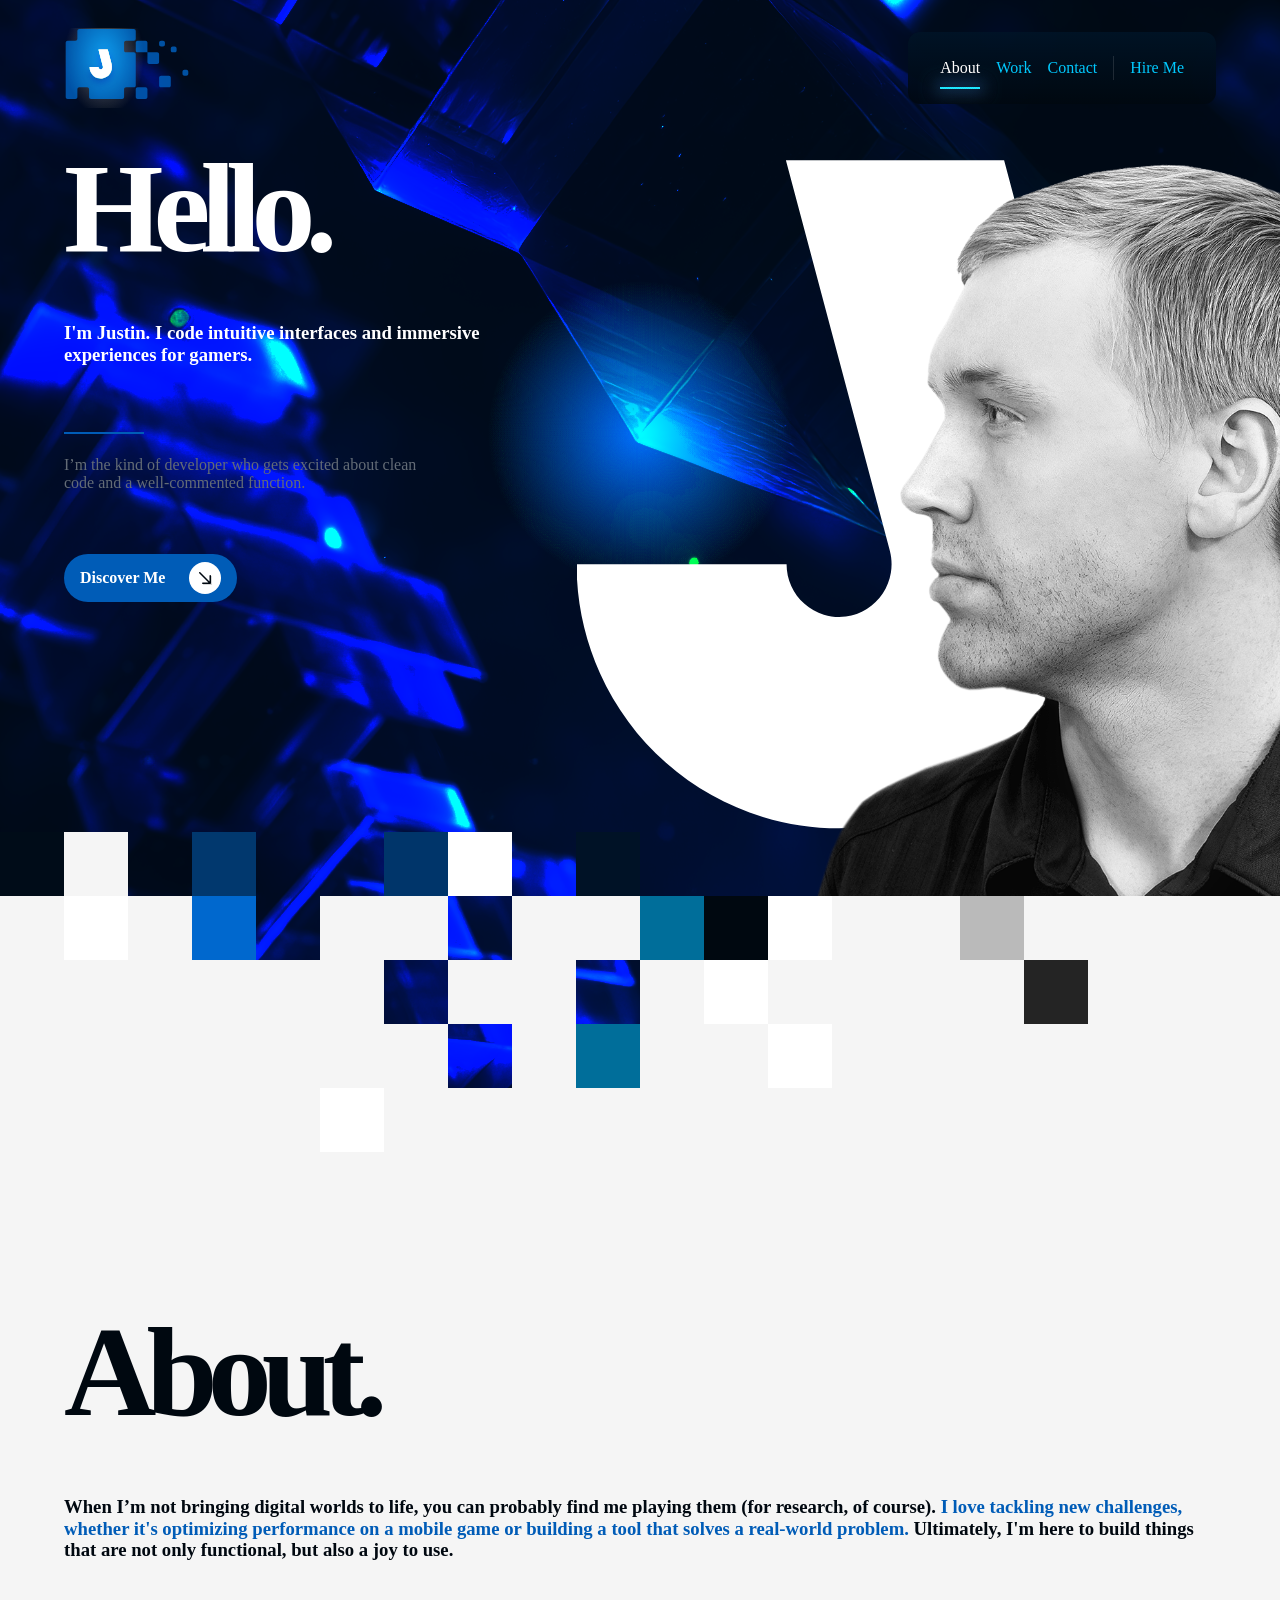
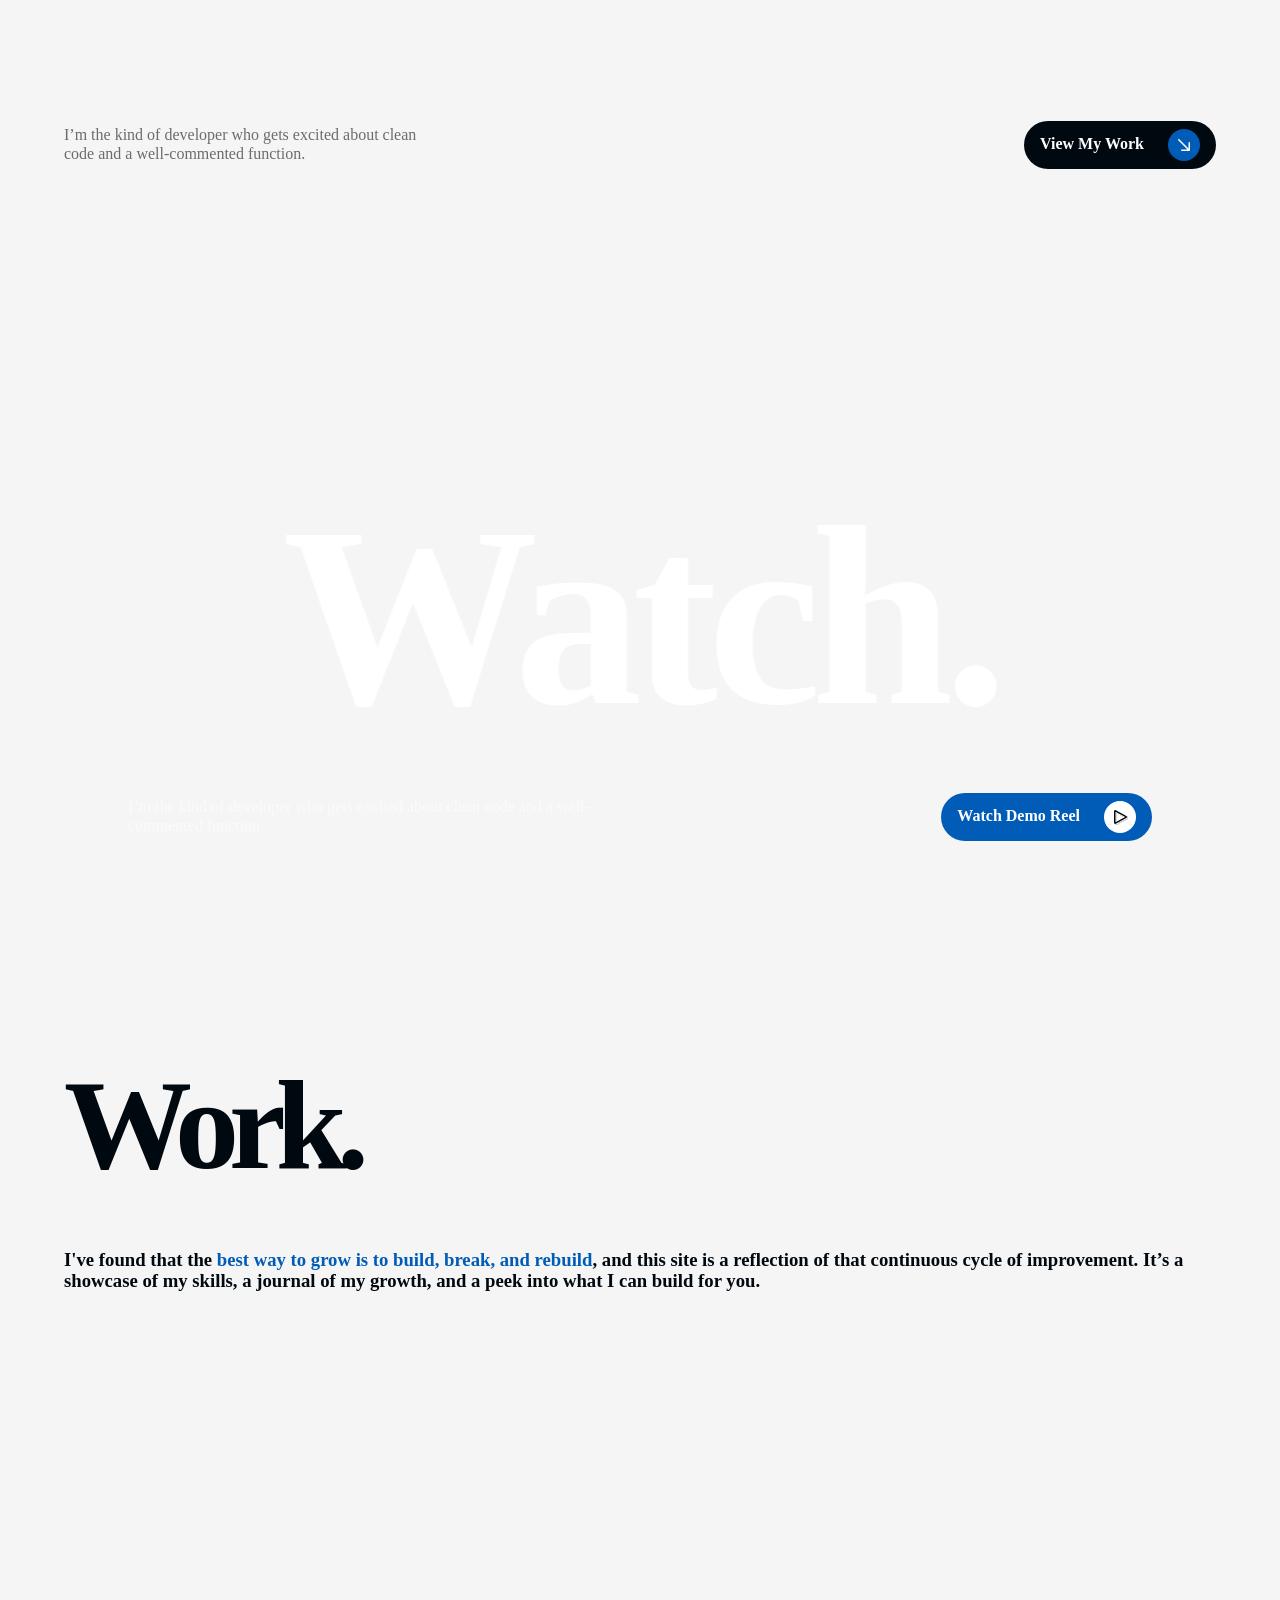
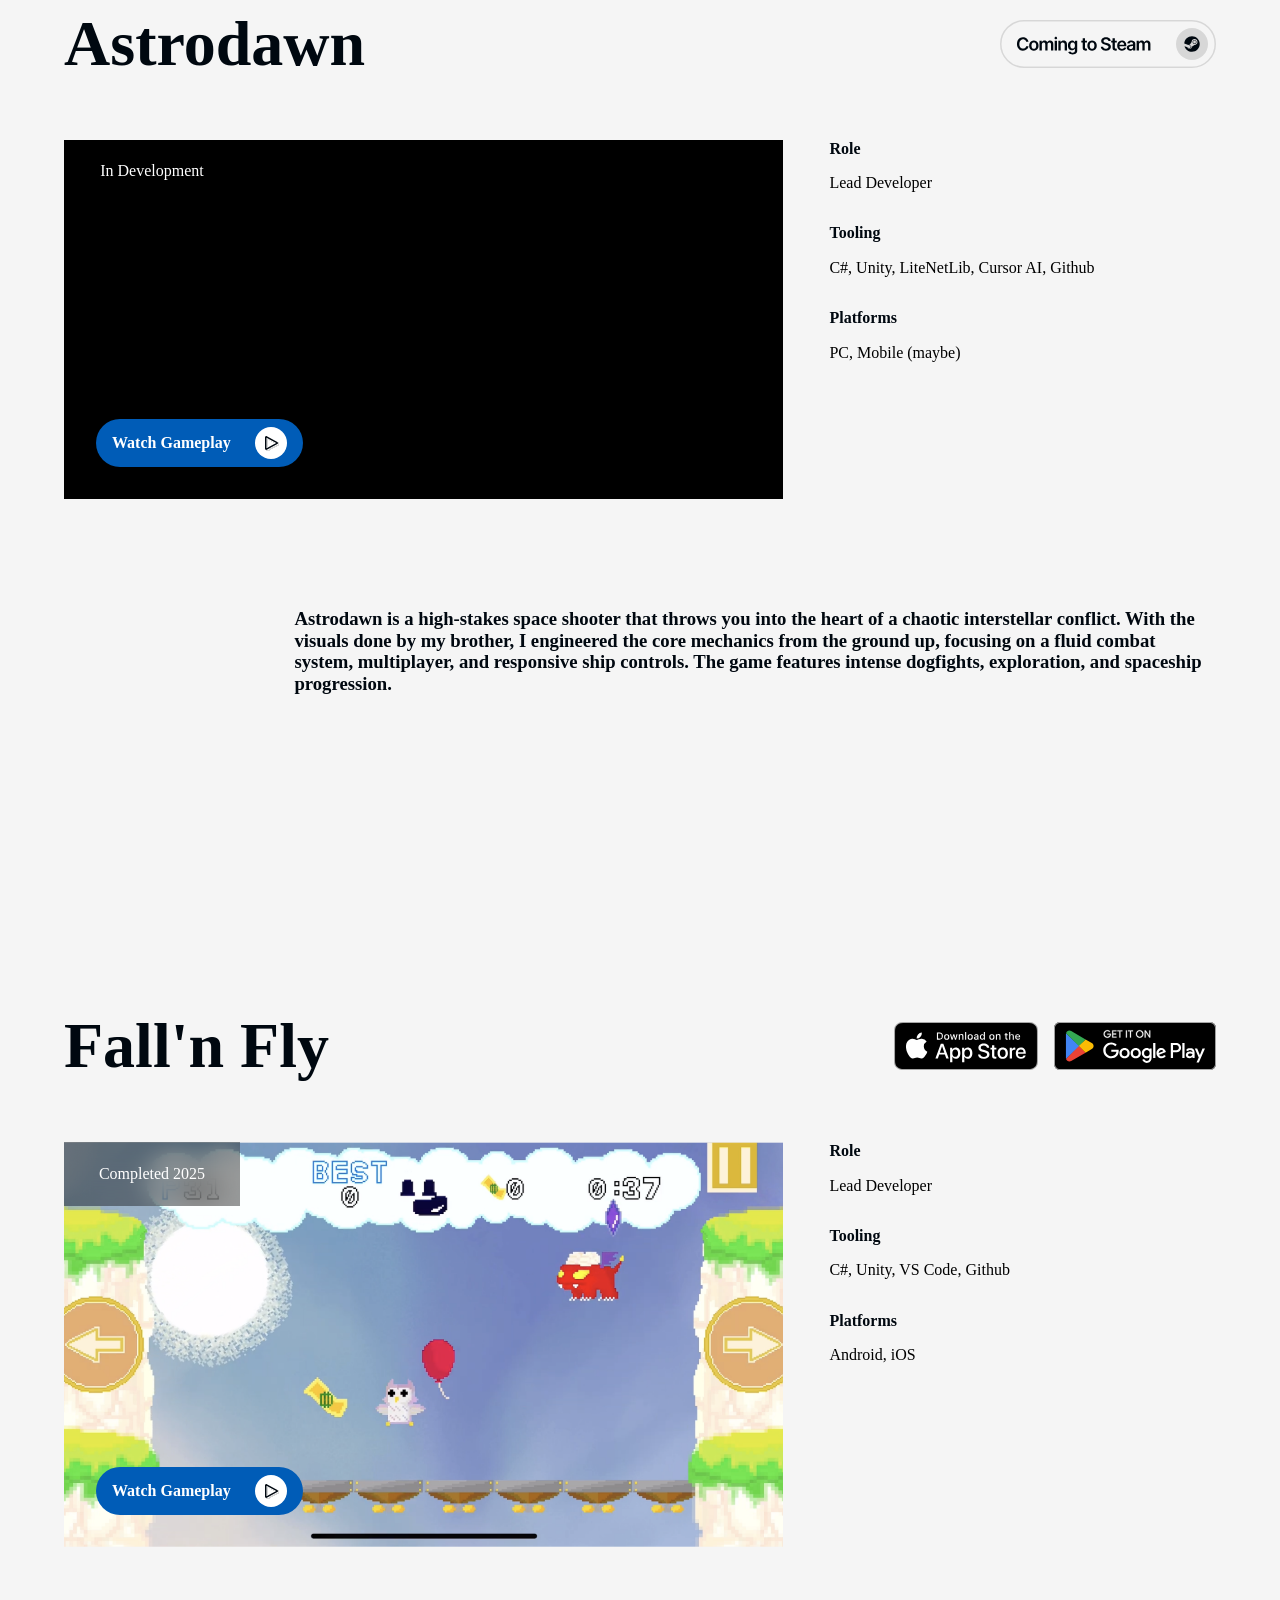
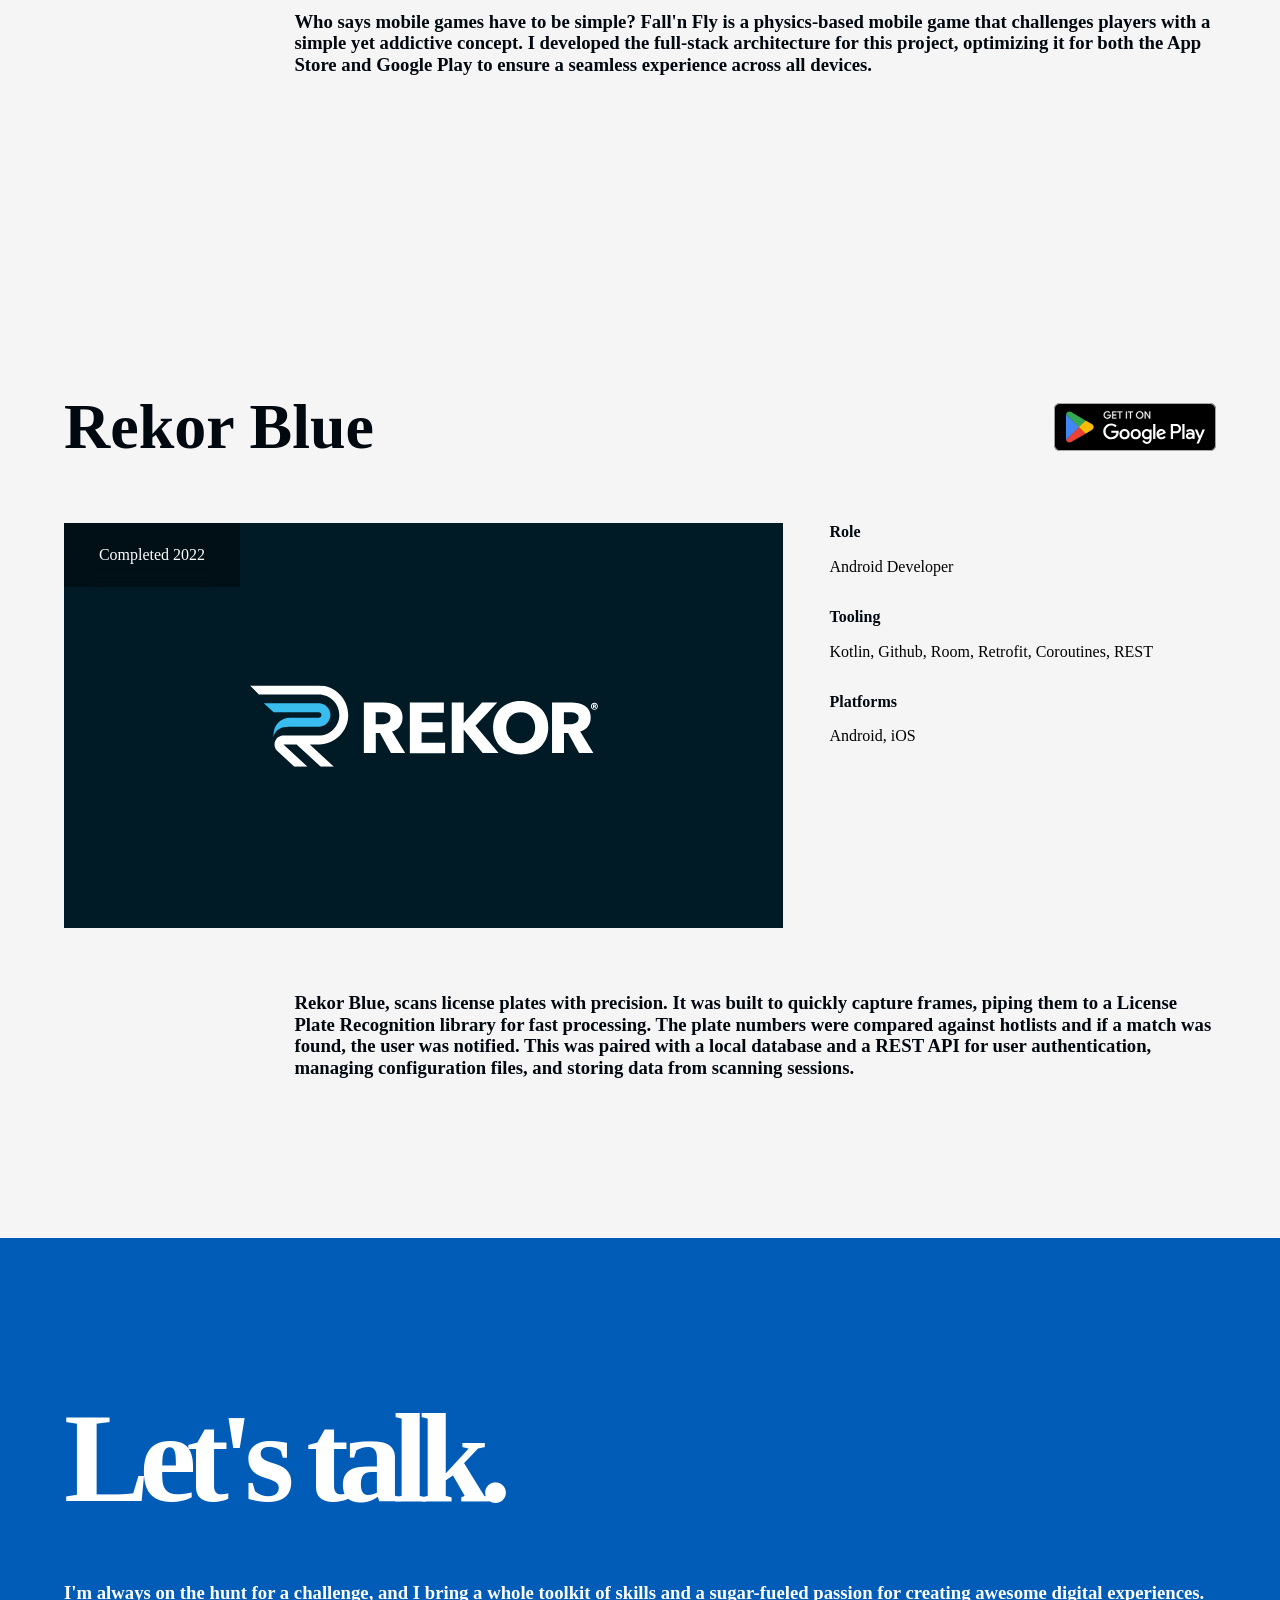
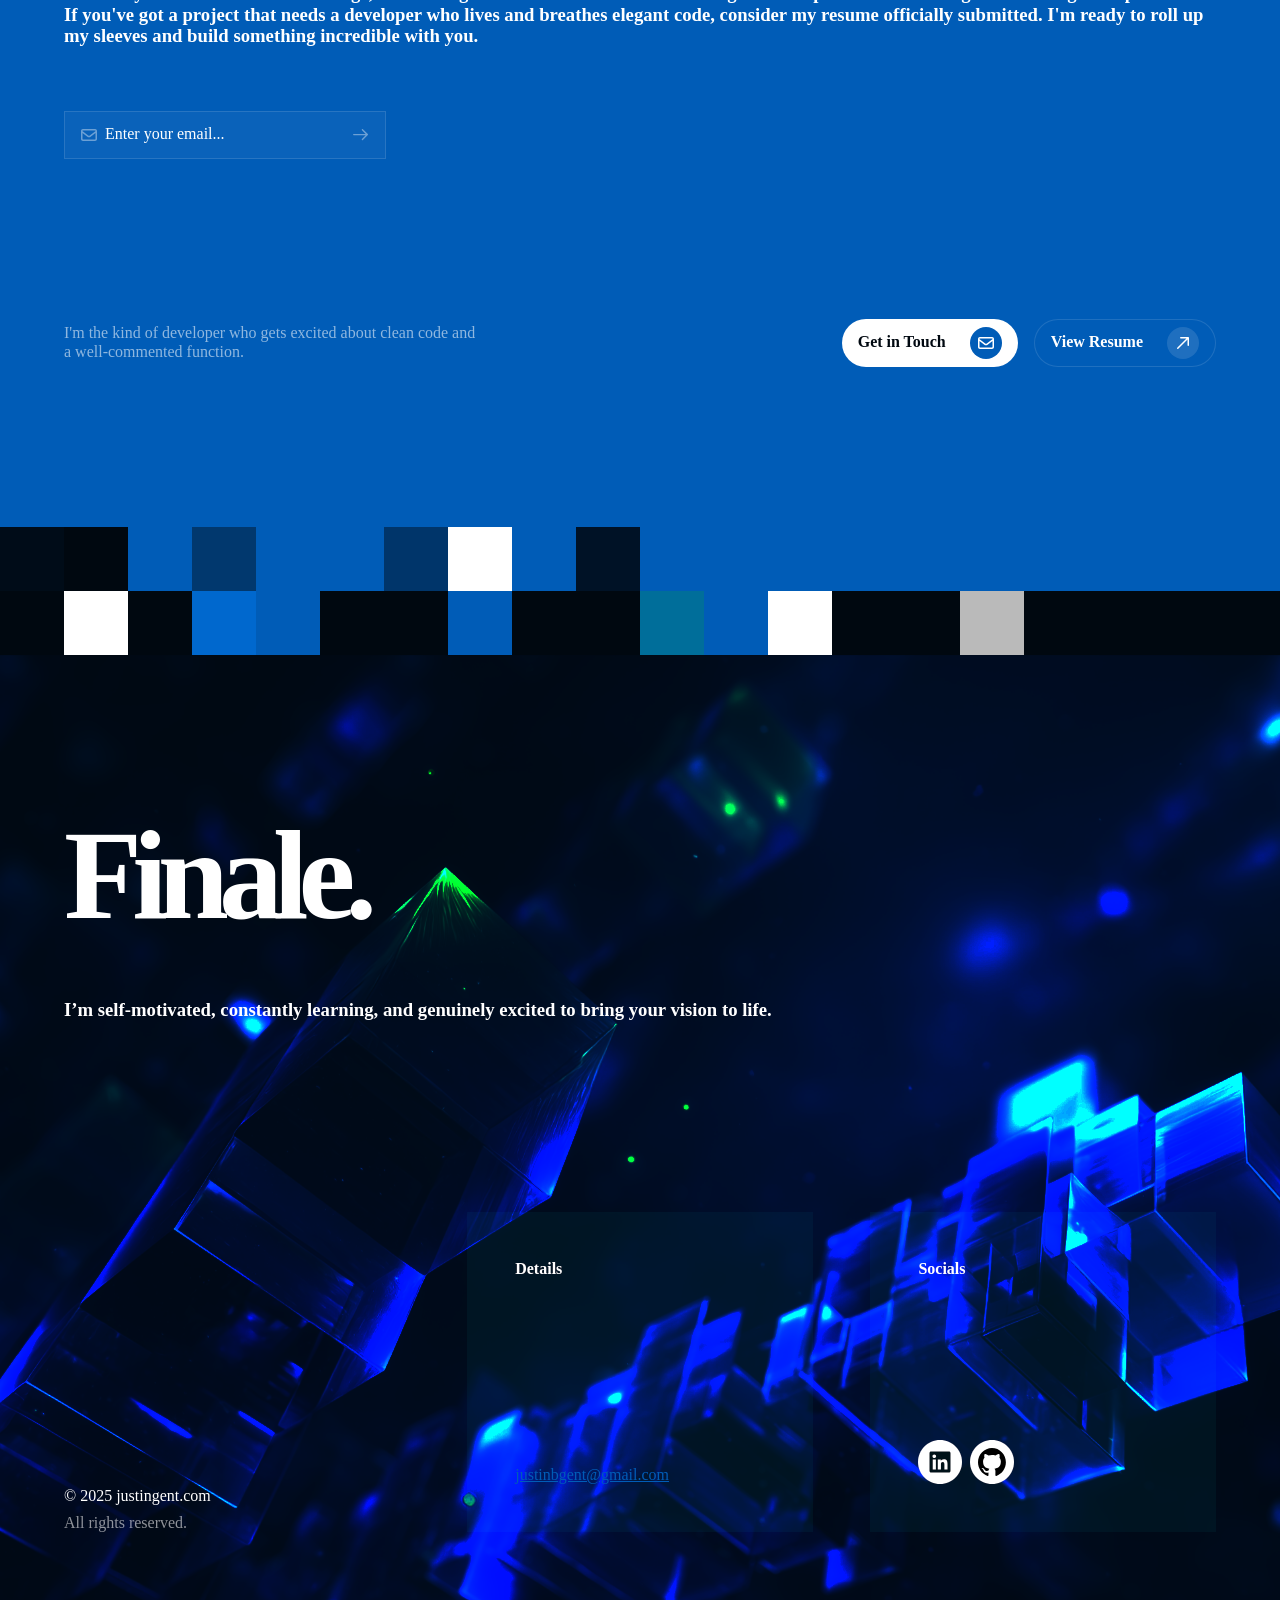
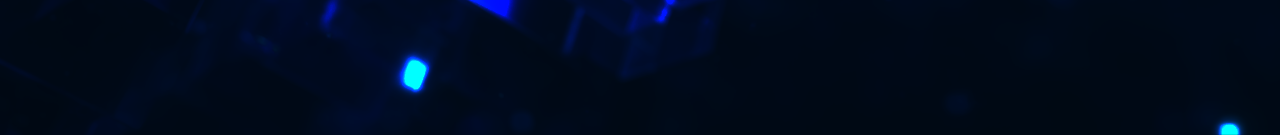
==== commit ba1e0096: "Set up media query sizes across files (max-width 991px)" ====
--- a/html/index.html
+++ b/html/index.html
@@ -202,18 +202,19 @@
 
         <div id="work-wrapper">
             <div id="work-content">
-                <h1>Work.</h1>
-                <h3>I've found that the <span class="highlight-blue">best way to grow is to build, break, and
-                        rebuild</span>, and this site is a reflection
-                    of that continuous cycle of improvement. It’s a showcase of my skills, a journal of my growth, and a
-                    peek into what I can build for you.</h3>
+                <div id="work-content-header">
+                    <h1>Work.</h1>
+                    <h3>I've found that the <span class="highlight-blue">best way to grow is to build, break, and
+                            rebuild</span>, and this site is a reflection of that continuous cycle of improvement. It’s
+                        a showcase of my skills, a journal of my growth, and a peek into what I can build for you.</h3>
+                </div>
                 <div class="work-section">
                     <div class="section-header">
                         <h2>Astrodawn</h2>
                         <img id="steam-button" src="../assets/steam_button.svg" alt="Steam Button">
                     </div>
                     <div class="section-focus">
-                        <div class="left-side">
+                        <div class="section-start">
                             <div id="work-video-wrapper">
                                 <video id="work-si-video" src="../assets/SI-website-video-02.mp4" loop muted></video>
                                 <p>In Development</p>
@@ -223,13 +224,19 @@
                                 </div>
                             </div>
                         </div>
-                        <div class="right-side">
-                            <h5>Role</h5>
-                            <p>Lead Developer</p>
-                            <h5>Tooling</h5>
-                            <p>C#, Unity, LiteNetLib, Cursor AI, Github</p>
-                            <h5>Platforms</h5>
-                            <p>PC, Mobile (maybe)</p>
+                        <div class="section-end">
+                            <div class="role">
+                                <h5>Role</h5>
+                                <p>Lead Developer</p>
+                            </div>
+                            <div class="tooling">
+                                <h5>Tooling</h5>
+                                <p>C#, Unity, LiteNetLib, Cursor AI, Github</p>
+                            </div>
+                            <div class="platforms">
+                                <h5>Platforms</h5>
+                                <p>PC, Mobile (maybe)</p>
+                            </div>
                         </div>
                     </div>
                     <div class="work-description">
@@ -250,7 +257,7 @@
                         </div>
                     </div>
                     <div class="section-focus">
-                        <div class="left-side">
+                        <div class="section-start">
                             <div id="fallnfly-display" class="work-img-container">
                                 <img id="fallnfly-img" src="../assets/fallnfly.png" alt="Fall'n Fly">
                                 <p>Completed 2025</p>
@@ -260,13 +267,19 @@
                                 </div>
                             </div>
                         </div>
-                        <div class="right-side">
-                            <h5>Role</h5>
-                            <p>Lead Developer</p>
-                            <h5>Tooling</h5>
-                            <p>C#, Unity, VS Code, Github</p>
-                            <h5>Platforms</h5>
-                            <p>Android, iOS</p>
+                        <div class="section-end">
+                            <div class="role">
+                                <h5>Role</h5>
+                                <p>Lead Developer</p>
+                            </div>
+                            <div class="tooling">
+                                <h5>Tooling</h5>
+                                <p>C#, Unity, VS Code, Github</p>
+                            </div>
+                            <div class="platforms">
+                                <h5>Platforms</h5>
+                                <p>Android, iOS</p>
+                            </div>
                         </div>
                     </div>
                     <div class="work-description">
@@ -285,19 +298,25 @@
                         </div>
                     </div>
                     <div class="section-focus">
-                        <div class="left-side">
+                        <div class="section-start">
                             <div id="rekor-display" class="work-img-container">
                                 <img src="../assets/rekor.svg" alt="Rekor Blue">
                                 <p>Completed 2022</p>
                             </div>
                         </div>
-                        <div class="right-side">
-                            <h5>Role</h5>
-                            <p>Android Developer</p>
-                            <h5>Tooling</h5>
-                            <p>Kotlin, Github, Room, Retrofit, Coroutines, REST</p>
-                            <h5>Platforms</h5>
-                            <p>Android, iOS</p>
+                        <div class="section-end">
+                            <div class="role">
+                                <h5>Role</h5>
+                                <p>Android Developer</p>
+                            </div>
+                            <div class="tooling">
+                                <h5>Tooling</h5>
+                                <p>Kotlin, Github, Room, Retrofit, Coroutines, REST</p>
+                            </div>
+                            <div class="platforms">
+                                <h5>Platforms</h5>
+                                <p>Android, iOS</p>
+                            </div>
                         </div>
                     </div>
                     <div class="work-description">
--- a/css/navigation.css
+++ b/css/navigation.css
@@ -72,4 +72,14 @@
     height: 1.5rem;
     background-color: rgba(255, 255, 255, 0.12);
     flex-shrink: 0;
-}+}
+
+/* Tablet */
+@media (max-width: 991px) {
+    #navigation {
+        padding: 0 3rem;
+    }
+}
+
+/* Mobile (May actually want this a bit smaller in width) */
+@media (max-width: 767px) {}
--- a/css/hero.css
+++ b/css/hero.css
@@ -125,7 +125,7 @@
 }
 
 #hero-text p {
-    width: 24rem;
+    width: 22.5rem;
     height: 2rem;
     display: flex;
     align-items: center;
@@ -139,4 +139,23 @@
     position: absolute;
     left: 0;
     bottom: 0;
-}+}
+
+/* Tablet */
+@media (max-width: 991px) {
+    #hero-text {
+        margin-left: 3rem;
+    }
+
+    #hero-text p {
+        width: 20rem;
+        margin-bottom: 3rem;
+    }
+
+    #hero-text h3 {
+        margin: 3rem 0;
+    }
+}
+
+/* Mobile (May actually want this a bit smaller in width) */
+@media (max-width: 767px) {}
--- a/css/about.css
+++ b/css/about.css
@@ -8,21 +8,25 @@
     overflow: hidden;
 }
 
+#about-content {
+    margin-left: 4rem;
+    margin-right: 4rem;
+}
+
 #about-content h1 {
-    margin: 10rem 0 4rem 4rem;
+    margin: 10rem 0 4rem 0;
     color: rgba(0, 8, 16, 1);
 }
 
 #about-content h3 {
-    margin: 0 4rem;
+    margin: 0;
     color: rgba(0, 8, 16, 1);
 }
 
 #about-content-button-wrapper {
-    margin-top: 10rem;
-    margin-bottom: 10.5rem;
-    margin-left: 4rem;
-    margin-right: 4rem;
+    width: 100%;
+    height: fit-content;
+    margin: 10rem 0;
 }
 
 #about-content-button-wrapper .button {
@@ -30,6 +34,9 @@
 }
 
 #about-content-button-wrapper p {
+    width: 22.5rem;
+    height: fit-content;
+    margin: auto 0;
     color: rgba(0, 0, 0, 0.56);
 }
 
@@ -72,4 +79,25 @@
 
 #about-video-button-wrapper p {
     color: rgba(255, 255, 255, 0.56);
-}+}
+
+/* Tablet */
+@media (max-width: 991px) {
+    #about-content {
+        margin-left: 3rem;
+        margin-right: 3rem;
+    }
+
+    #about-content h1 {
+        margin: 6.5rem 0 4rem 0;
+    }
+
+    #about-content-button-wrapper {
+        width: 100%;
+        height: fit-content;
+        margin: 7rem 0;
+    }
+}
+
+/* Mobile (May actually want this a bit smaller in width) */
+@media (max-width: 767px) {}
--- a/css/work.css
+++ b/css/work.css
@@ -10,6 +10,7 @@
 
 #work-wrapper h1 {
     margin-top: 10rem;
+    margin-bottom: 4rem;
     color: rgba(0, 8, 16, 1);
 }
 
@@ -18,7 +19,6 @@
 }
 
 #work-wrapper h3 {
-    margin-top: 4rem;
     color: rgba(0, 8, 16, 1);
 }
 
@@ -35,6 +35,15 @@
     overflow: hidden;
 }
 
+#work-content-header {
+    position: relative;
+    display: flex;
+    flex-direction: column;
+    width: 100%;
+    height: fit-content;
+    margin-bottom: 10rem;
+}
+
 .work-section {
     position: relative;
     display: flex;
@@ -59,18 +68,19 @@
     position: absolute;
     width: auto;
     height: 3rem;
-    margin-left: 72%;
-    display: flex;
-    align-items: center;
+    top: 0;
+    bottom: 0;
+    right: 0;
+    margin: auto 0;
 }
 
 .work-description {
     position: relative;
     display: flex;
     flex-direction: column;
-    width: 66%;
-    height: fit-content;
-    max-width: 67.5rem;
+    width: 80%;
+    height: fit-content;
+    margin-top: 4rem;
     margin-left: auto;
     margin-right: 0;
 }
@@ -83,7 +93,7 @@
     height: auto;
 }
 
-.left-side {
+.section-start {
     position: relative;
     display: flex;
     flex-direction: column;
@@ -93,7 +103,7 @@
     overflow: hidden;
 }
 
-.right-side {
+.section-end {
     position: relative;
     display: flex;
     flex-direction: column;
@@ -103,8 +113,19 @@
     margin-left: 4%;
 }
 
-.right-side p {
+.section-end p {
     margin-bottom: 2rem;
+}
+
+.role,
+.tooling,
+.platforms {
+    position: relative;
+    display: flex;
+    flex-direction: column;
+    align-items: flex-start;
+    width: 100%;
+    height: fit-content;
 }
 
 .mobile-store-buttons {
@@ -113,7 +134,10 @@
     flex-direction: row;
     width: auto;
     height: fit-content;
-    margin-left: calc(72% - 4rem);
+    top: 0;
+    right: 0;
+    bottom: 0;
+    margin: auto 0;
     gap: 1rem;
 }
 
@@ -198,4 +222,86 @@
     object-fit: contain;
     transform: translate(-50%, -50%);
     transform-origin: center center;
-}+}
+
+/* Tablet */
+@media (max-width: 991px) {
+
+    #work-wrapper h1 {
+        margin-top: 6.5rem;
+    }
+
+    #work-content {
+        padding: 0 3rem;
+    }
+
+    #work-content-header {
+        margin-bottom: 6.5rem;
+    }
+
+    .work-section {
+        margin-bottom: 6.5rem;
+    }
+
+    .section-header {
+        margin-top: 6.5rem;
+    }
+
+    .section-focus {
+        position: relative;
+        display: flex;
+        flex-direction: column;
+        width: 100%;
+        height: auto;
+    }
+
+    .section-start {
+        position: relative;
+        display: flex;
+        flex-direction: column;
+        width: 100%;
+        height: auto;
+        margin: 0 auto;
+        aspect-ratio: 16/9;
+        overflow: hidden;
+    }
+
+    .section-end {
+        position: relative;
+        display: flex;
+        flex-direction: row;
+        width: 100%;
+        height: fit-content;
+        margin-left: auto;
+        margin-right: auto;
+        margin-top: 3rem;
+        gap: 2rem;
+    }
+
+    .role,
+    .tooling,
+    .platforms {
+        width: fit-content;
+        height: fit-content;
+    }
+
+    .role p,
+    .tooling p,
+    .platforms p {
+        margin-bottom: 0;
+    }
+
+    .work-description {
+        position: relative;
+        display: flex;
+        flex-direction: column;
+        width: 100%;
+        height: fit-content;
+        margin-top: 3rem;
+        margin-left: 0;
+        margin-right: 0;
+    }
+}
+
+/* Mobile (May actually want this a bit smaller in width) */
+@media (max-width: 767px) {}
--- a/css/contact.css
+++ b/css/contact.css
@@ -123,4 +123,27 @@
 
 #contact-wrapper .block-row {
     height: 50%;
-}+}
+
+/* Tablet */
+@media (max-width: 991px) {
+
+    #contact-content {
+        margin: 0 3rem;
+    }
+
+    #contact-content h1 {
+        margin-top: 6.5rem;
+    }
+
+    #contact-bottom {
+        margin-top: 7rem;
+    }
+
+    #contact-wrapper .pixel-blocks {
+        margin-top: 6.5rem;
+    }
+}
+
+/* Mobile (May actually want this a bit smaller in width) */
+@media (max-width: 767px) {}
--- a/css/finale.css
+++ b/css/finale.css
@@ -38,15 +38,6 @@
     margin-top: 4rem;
 }
 
-#finale-bottom h5 {
-    width: fit-content;
-    height: fit-content;
-    margin-top: 3rem;
-    margin-left: 3rem;
-    color: rgba(255, 255, 255, 1);
-    size: 1.5rem;
-}
-
 #finale-bottom {
     position: relative;
     display: flex;
@@ -56,6 +47,15 @@
     margin-top: 12rem;
     margin-bottom: 4rem;
     justify-content: space-between;
+}
+
+#finale-bottom h5 {
+    width: fit-content;
+    height: fit-content;
+    margin-top: 3rem;
+    margin-left: 3rem;
+    color: rgba(255, 255, 255, 1);
+    size: 1.5rem;
 }
 
 #finale-box-1,
@@ -135,4 +135,35 @@
     height: 1.75rem;
     object-fit: contain;
     z-index: 200;
-}+}
+
+/* Tablet */
+@media (max-width: 991px) {
+
+    #finale-content {
+        width: calc(100% - 6rem);
+    }
+
+    #finale-content h1 {
+        margin-top: 6.5rem;
+    }
+
+    #finale-bottom {
+        margin-top: 8rem;
+        margin-bottom: 3.5rem;
+    }
+
+    #finale-bottom h5 {
+        margin-top: 2.5rem;
+        margin-left: 2.5rem;
+    }
+
+    #socials,
+    #finale-box-2 a {
+        margin-bottom: 2.5rem;
+        margin-left: 2.5rem;
+    }
+}
+
+/* Mobile (May actually want this a bit smaller in width) */
+@media (max-width: 767px) {}
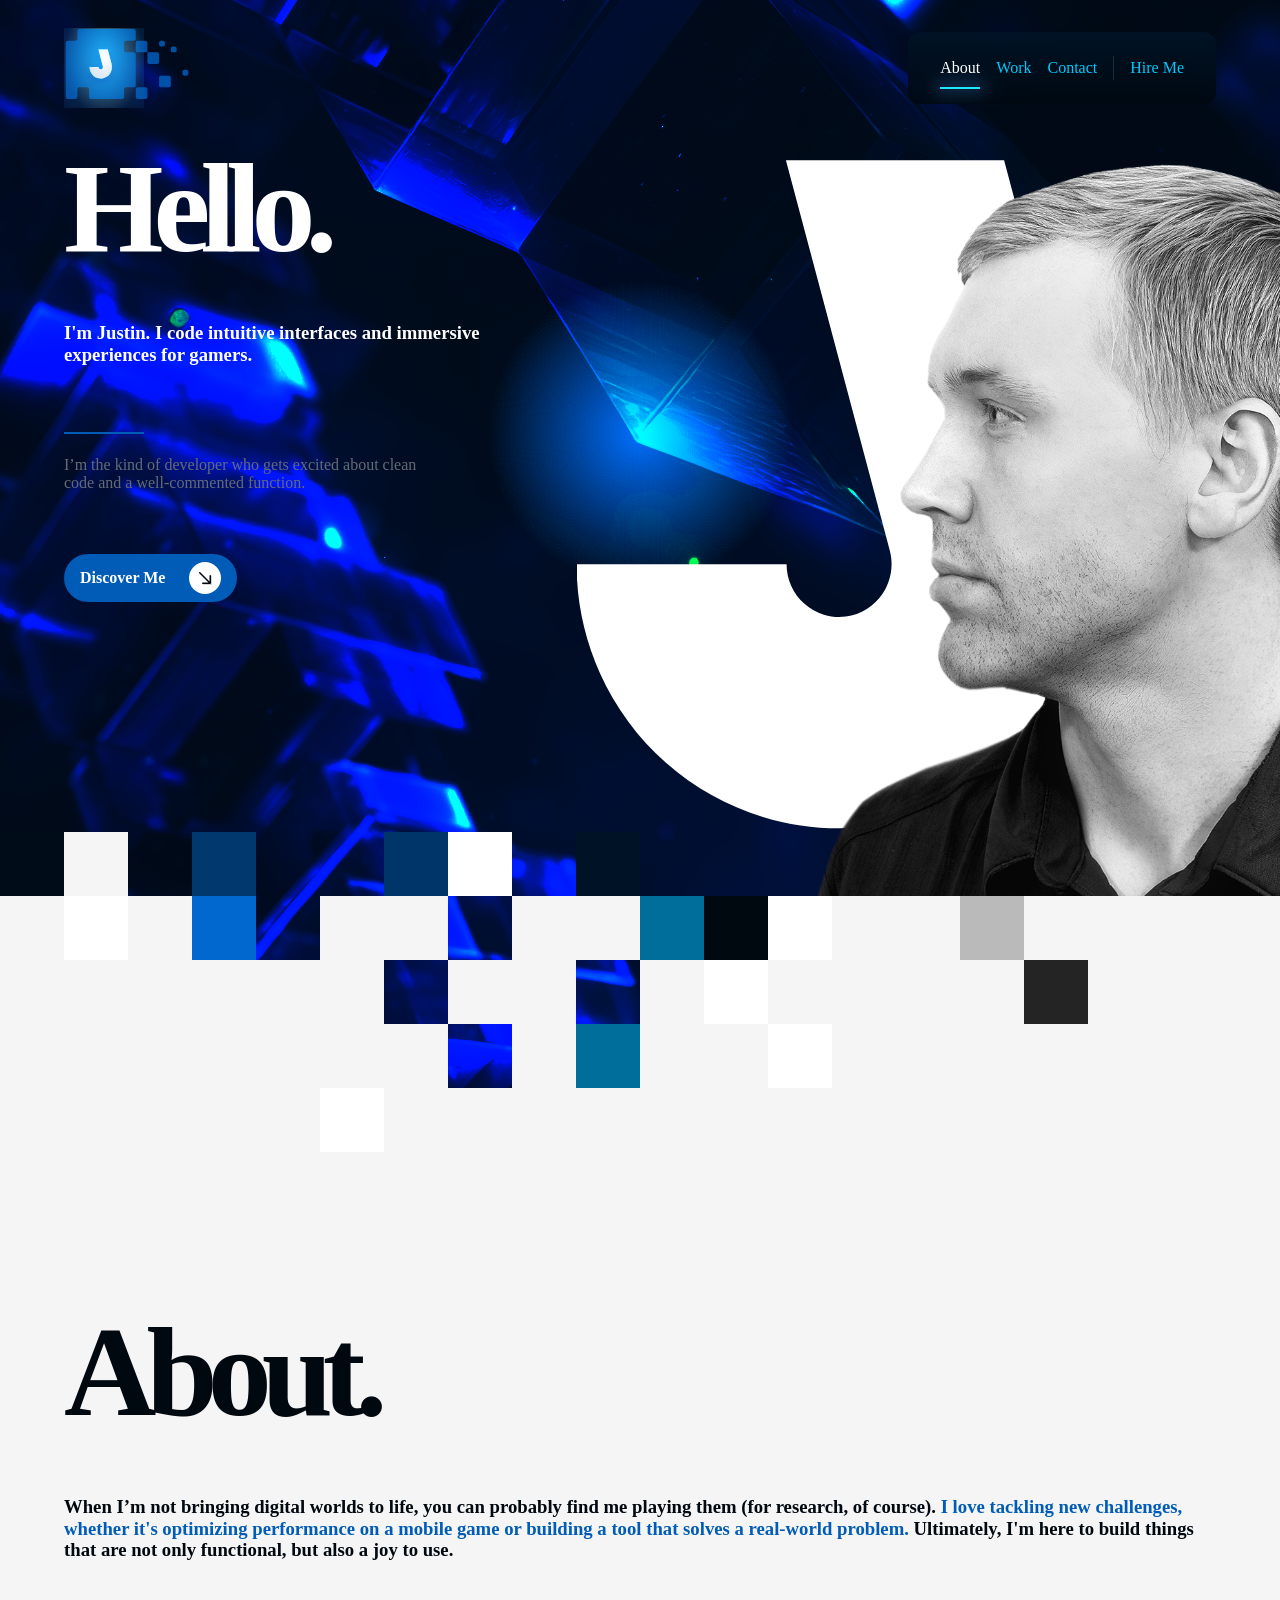
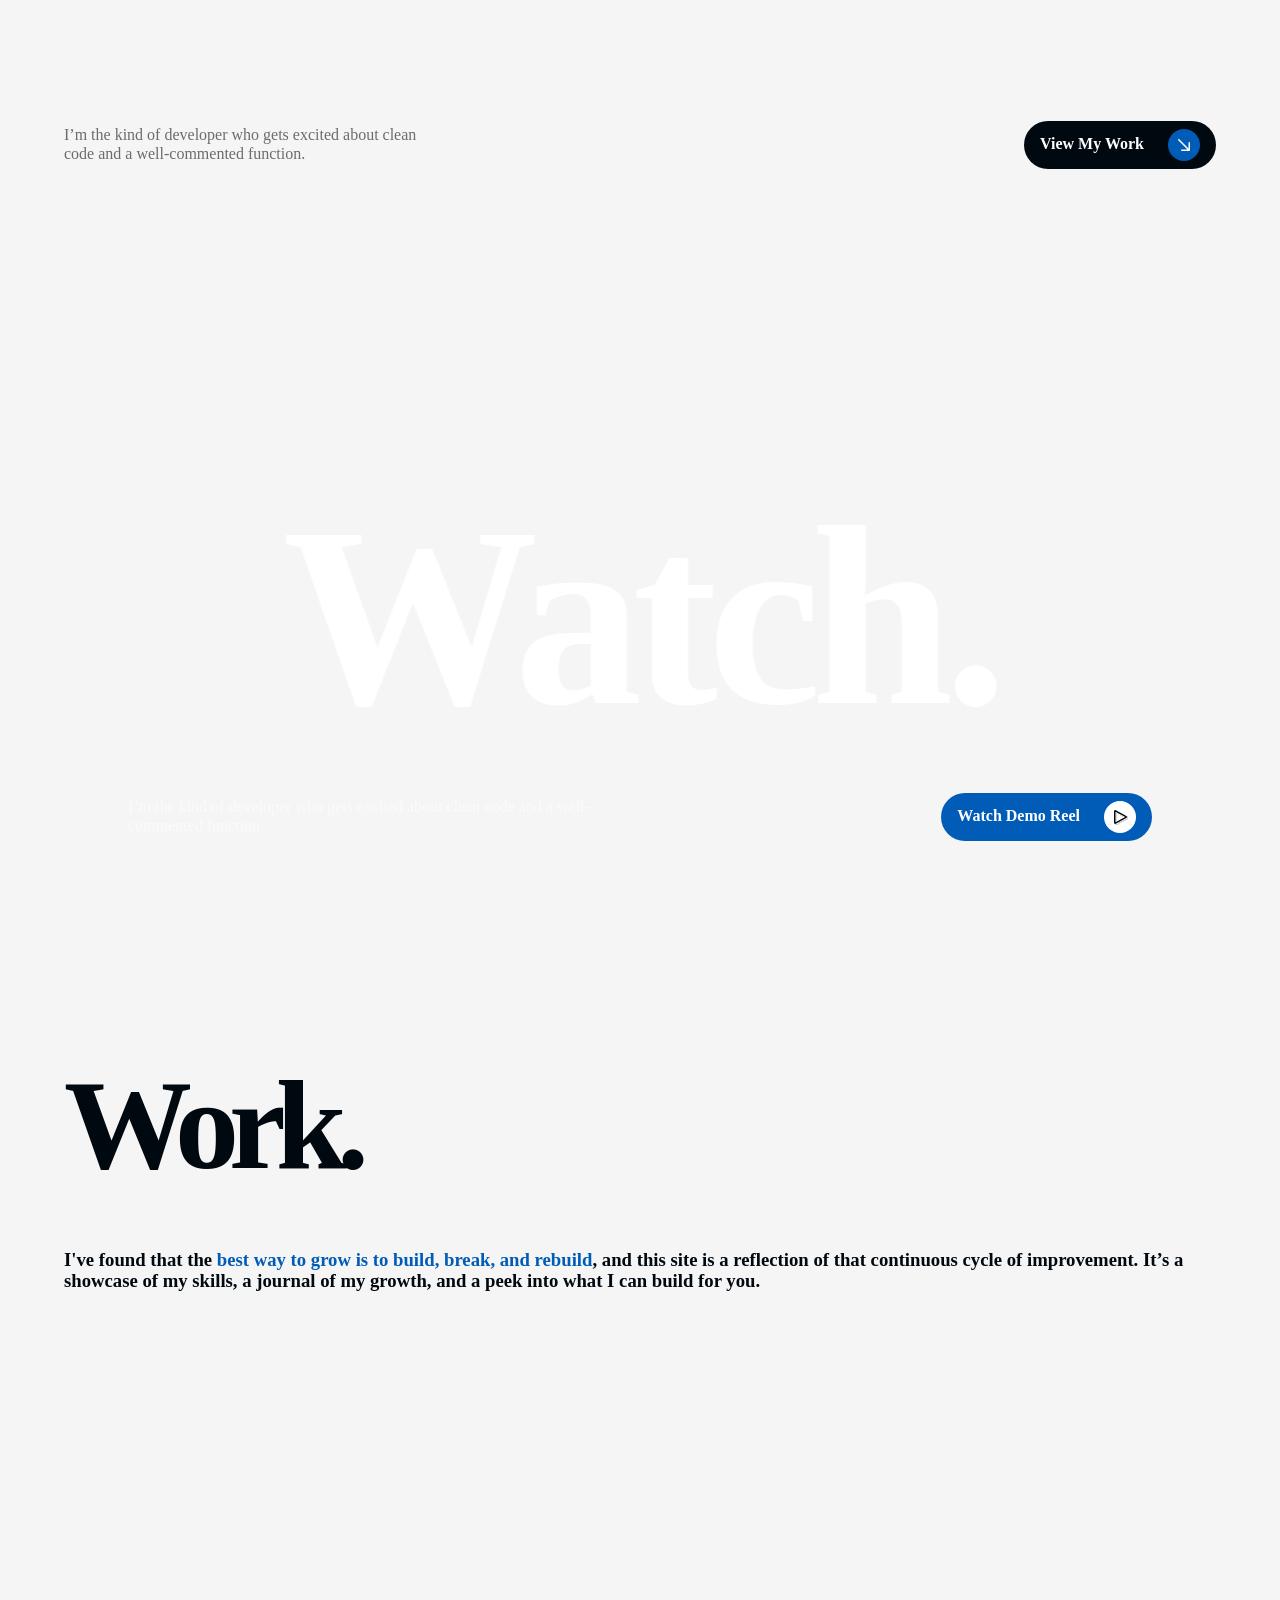
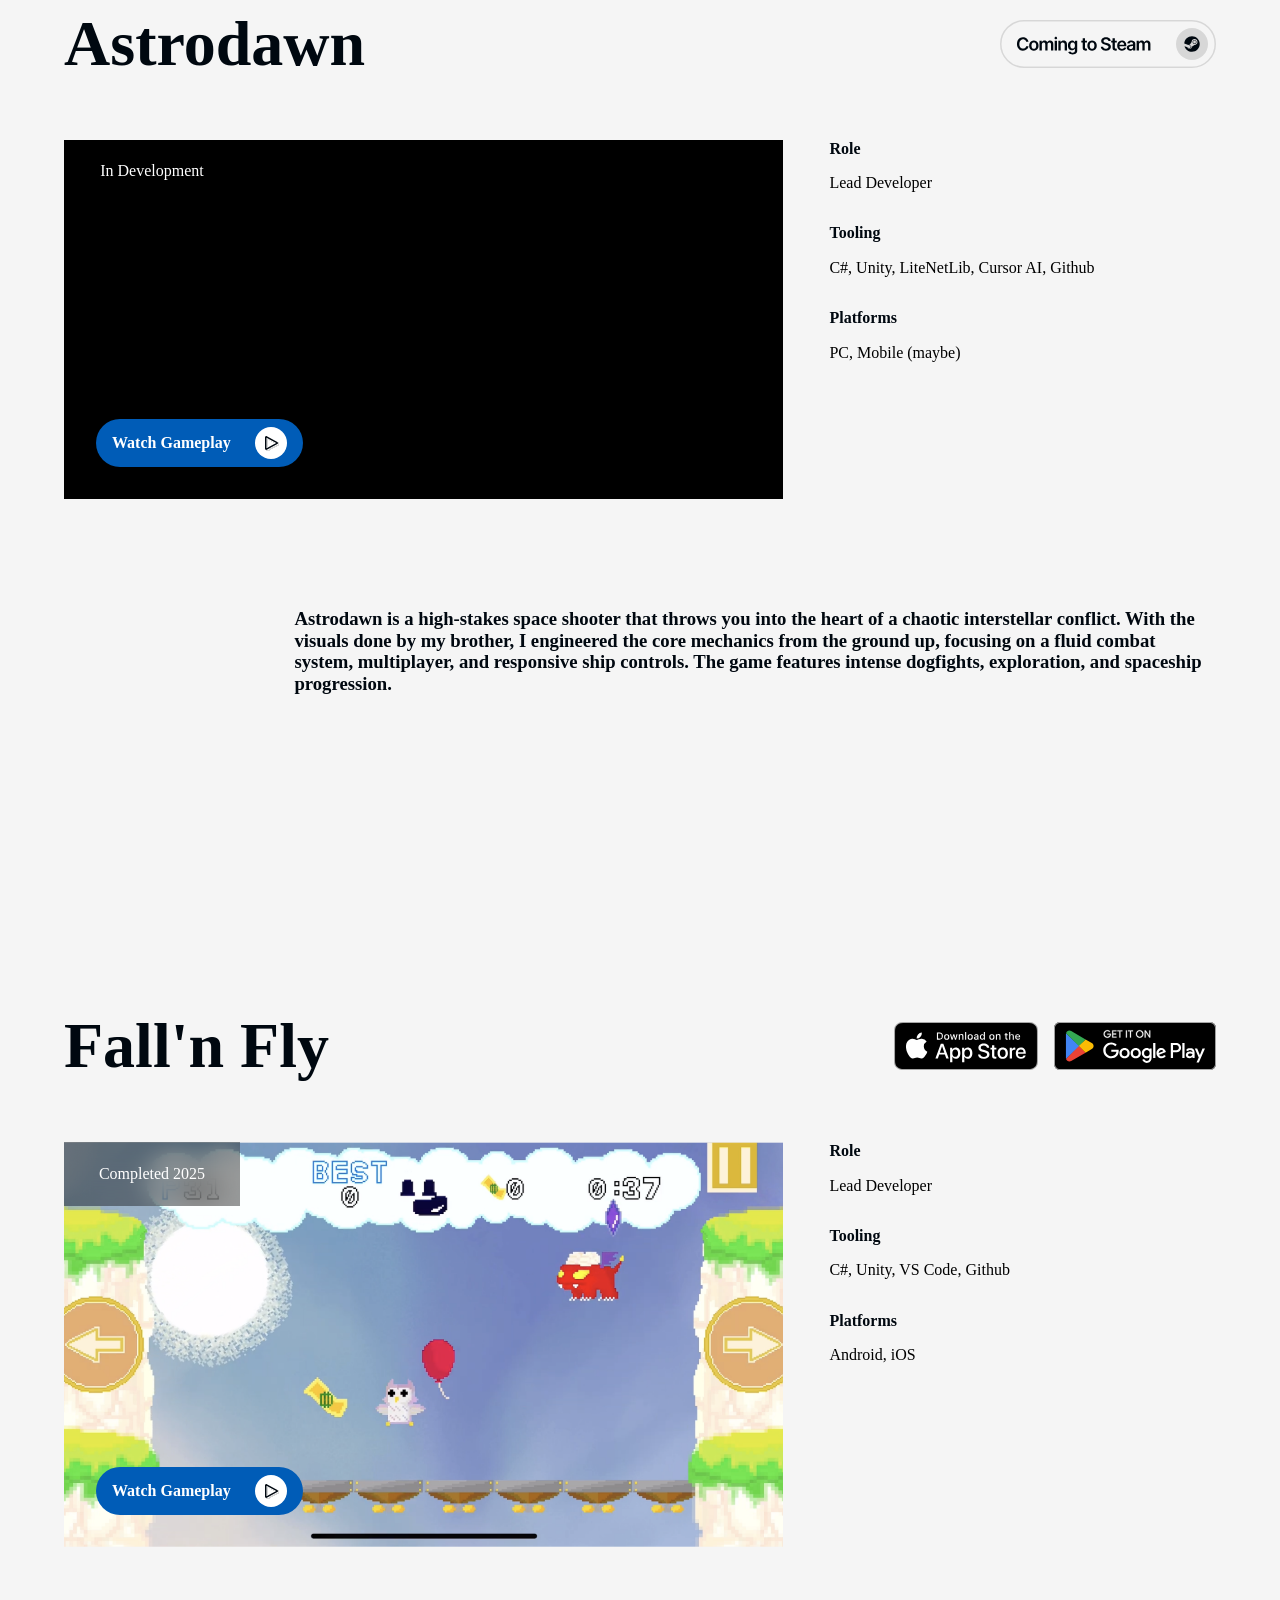
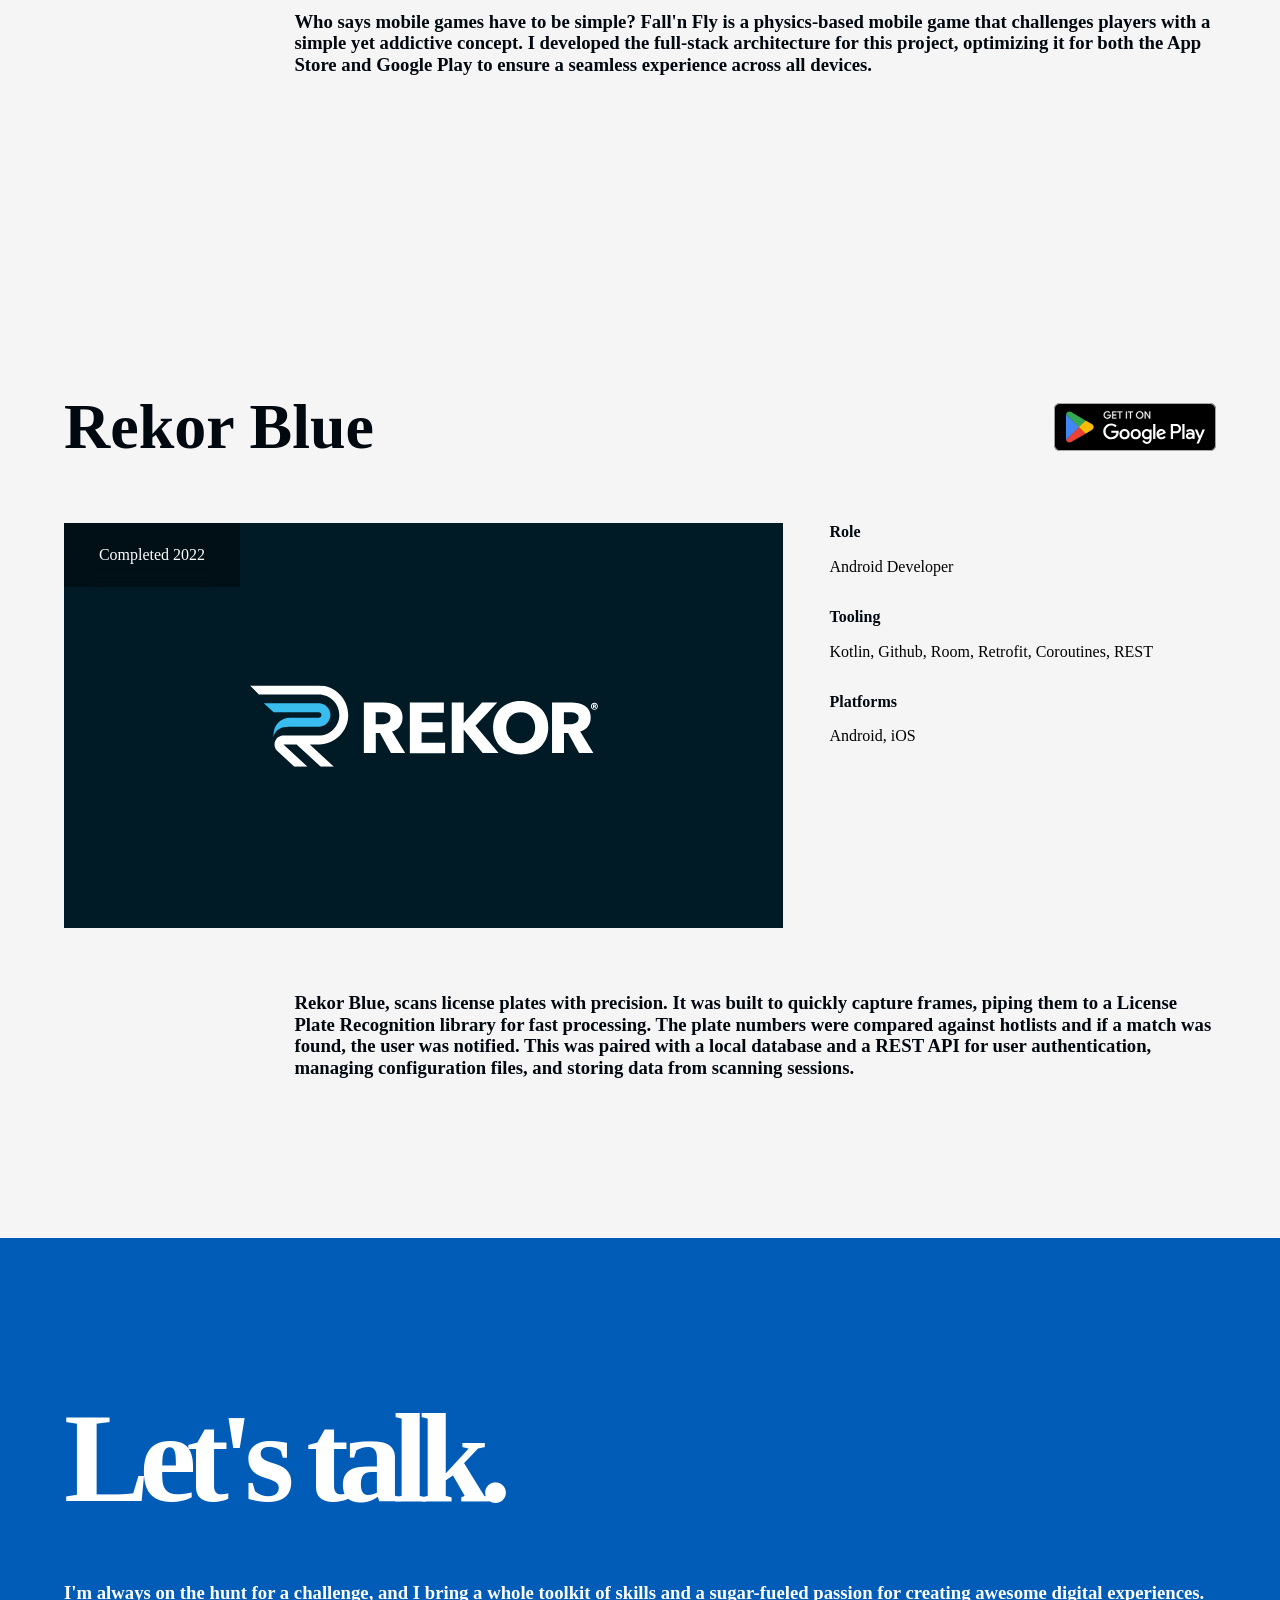
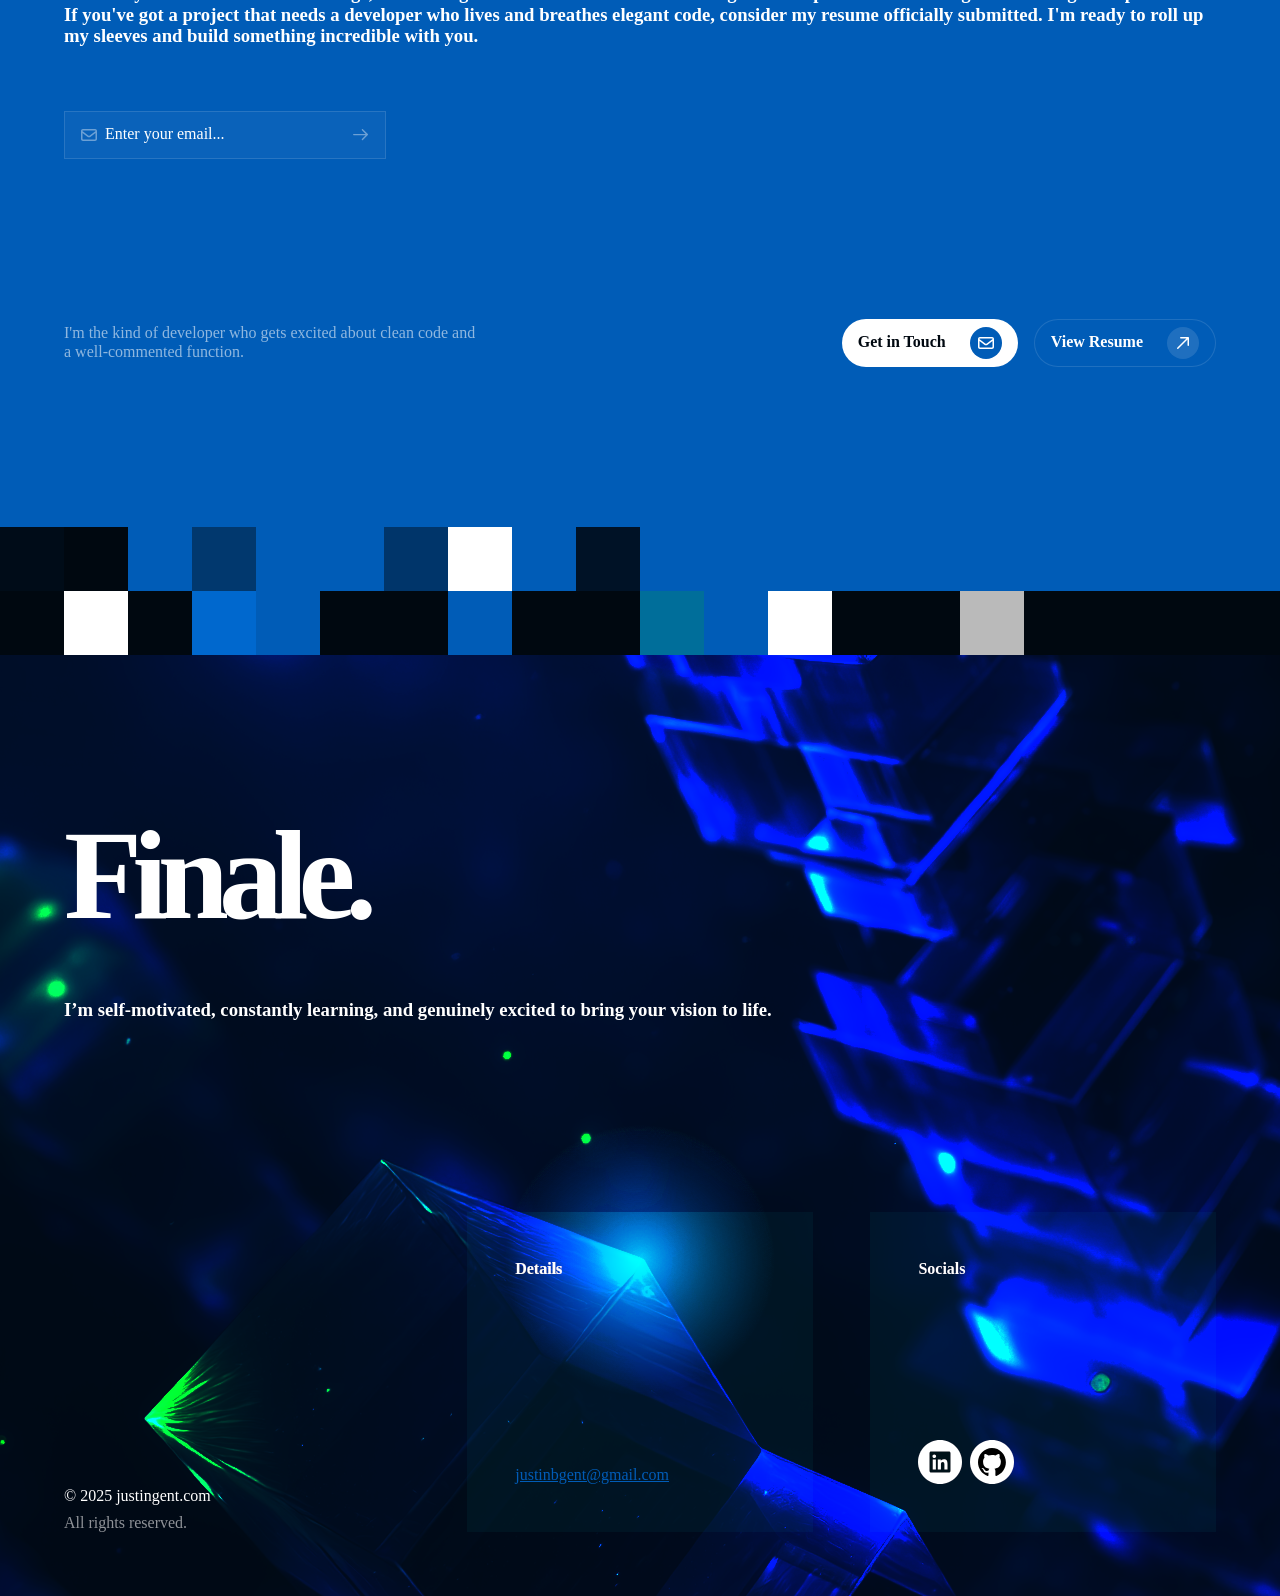
==== commit 6f985696: "Add missing gradient overlays, rotate finale image and align gradient" ====
--- a/html/index.html
+++ b/html/index.html
@@ -53,6 +53,8 @@
             </div>
             <img id="hero-bg-img" src="../assets/hero_bg.png" alt="Hero background">
             <div id="hero-bg-gradient-overlay"></div>
+            <div id="hero-bg-gradient-overlay-top-left"></div>
+            <div id="hero-bg-gradient-overlay-bottom"></div>
             <img id="union-img" src="../assets/Union.svg" alt="Union">
             <img id="portrait-img" src="../assets/portrait.png" alt="Portrait">
             <div class="pixel-blocks">
@@ -416,6 +418,7 @@
 
         <div id="finale-wrapper">
             <img id="finale-bg-img" src="../assets/finale_bg.png" alt="Finale Image">
+            <div id="finale-bg-gradient-overlay"></div>
             <div id="finale-content">
                 <h1>Finale.</h1>
                 <h3>I’m self-motivated, constantly learning, and genuinely excited to bring your vision to life.</h3>
--- a/css/logo.css
+++ b/css/logo.css
@@ -27,6 +27,7 @@
     width: 57%;
     height: 146%;
     background: radial-gradient(50% 50% at 50% 25%, #717171 0%, rgba(0, 0, 0, 0) 100%);
+    backdrop-filter: blur(32px);
     mix-blend-mode: color-dodge;
     z-index: 300;
     pointer-events: none;
--- a/css/hero.css
+++ b/css/hero.css
@@ -36,7 +36,6 @@
     z-index: 100;
 }
 
-/* this positioning is wrong. Needs to align consistently to particular image position*/
 #hero-bg-gradient-overlay {
     position: absolute;
     top: 50%;
@@ -50,6 +49,30 @@
     pointer-events: none;
     z-index: 100;
 }
+
+/* #hero-bg-gradient-overlay-top-left {
+    position: absolute;
+    left: -67.92%;
+    right: 23.19%;
+    top: -78.94%;
+    bottom: 21.06%;
+    background: radial-gradient(50% 50% at 50% 50%, #E9E9E9 0%, rgba(0, 8, 14, 0) 100%);
+    mix-blend-mode: color-dodge;
+    pointer-events: none;
+    z-index: 100;
+}
+
+#hero-bg-gradient-overlay-bottom {
+    position: absolute;
+    left: -45.14%;
+    right: 0.42%;
+    top: 12.42%;
+    bottom: -70.3%;
+    background: radial-gradient(50% 50% at 50% 50%, rgba(233, 233, 233, 0.64) 0%, rgba(0, 8, 14, 0) 100%);
+    mix-blend-mode: color-dodge;
+    pointer-events: none;
+    z-index: 100;
+} */
 
 /* #hero-fg-container {
     position: absolute;
--- a/css/finale.css
+++ b/css/finale.css
@@ -3,7 +3,7 @@
     display: flex;
     flex-direction: column;
     width: 100%;
-    height: 67.5rem;
+    height: fit-content;
     background-color: rgba(0, 8, 16, 1);
     overflow: hidden;
 }
@@ -12,11 +12,25 @@
     position: absolute;
     top: 50%;
     left: 50%;
-    transform: translate(-50%, -50%);
-    width: 100%;
-    height: 100%;
-    object-fit: cover;
+    width: fit-content;
+    height: fit-content;
+    object-fit: none;
     mix-blend-mode: color-dodge;
+    transform: translate(-50%, -50%) rotate(-90deg);
+}
+
+#finale-bg-gradient-overlay {
+    position: absolute;
+    width: 16.9rem;
+    height: 16.9rem;
+    top: 50%;
+    left: 50%;
+    transform: translate(-50%, 0);
+    background: radial-gradient(50% 50% at 50% 50%, rgba(230, 230, 230, 1) 0%, rgba(0, 0, 0, 0) 100%);
+    filter: drop-shadow(0px 4px 4px rgba(0, 0, 0, 0.25));
+    mix-blend-mode: color-dodge;
+    pointer-events: none;
+    z-index: 100;
 }
 
 #finale-content {
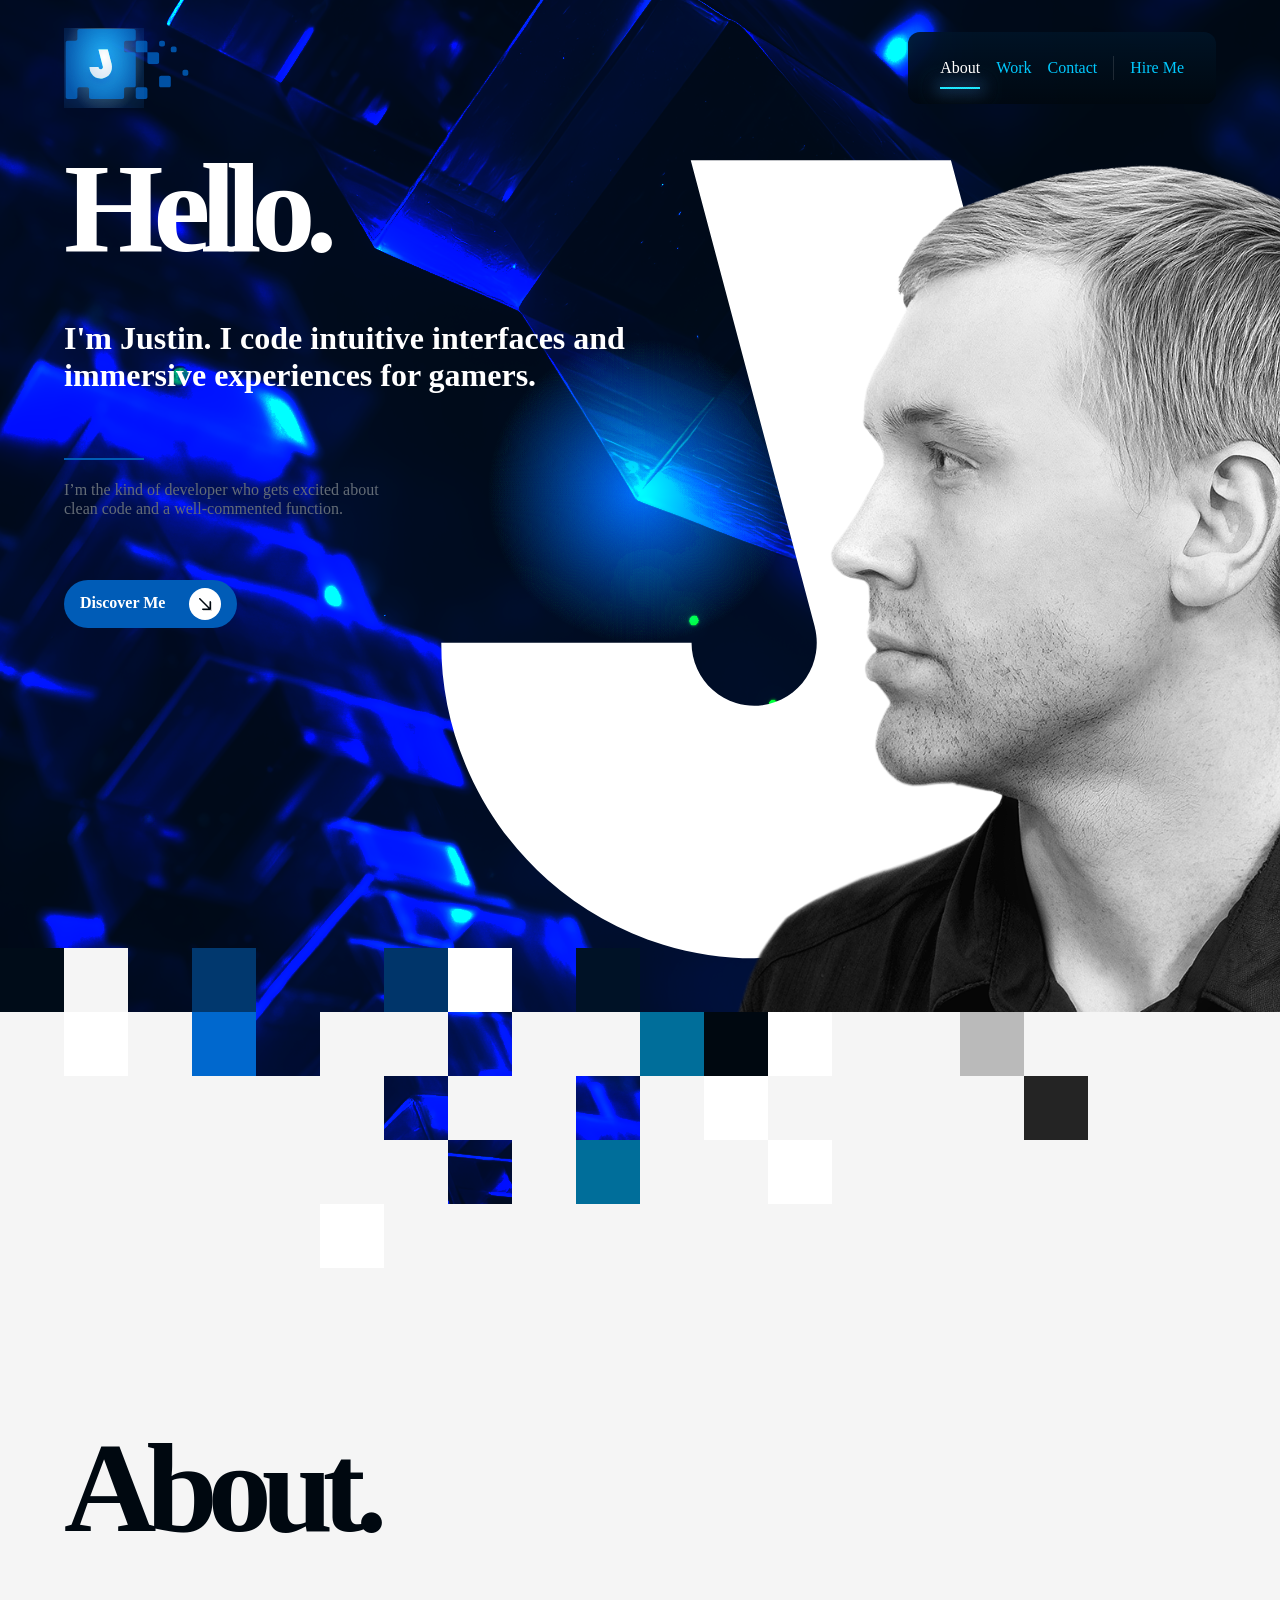
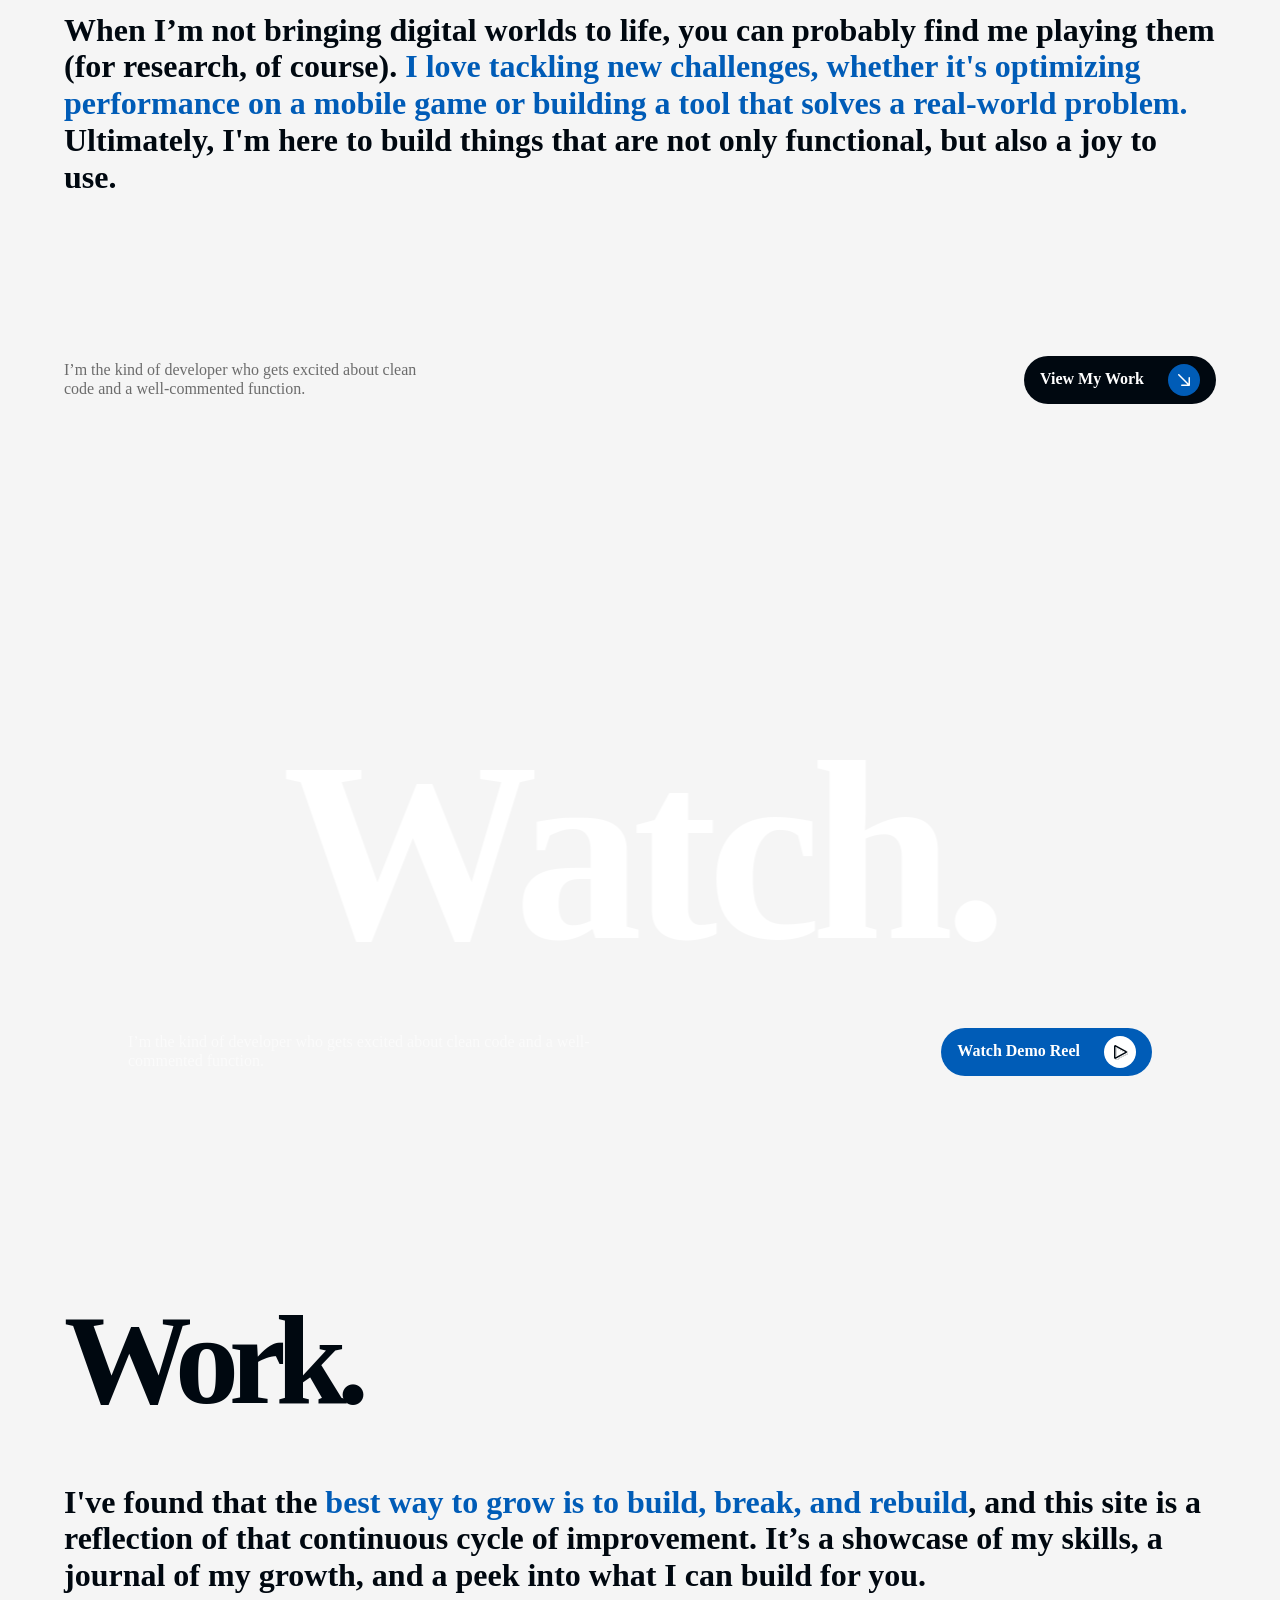
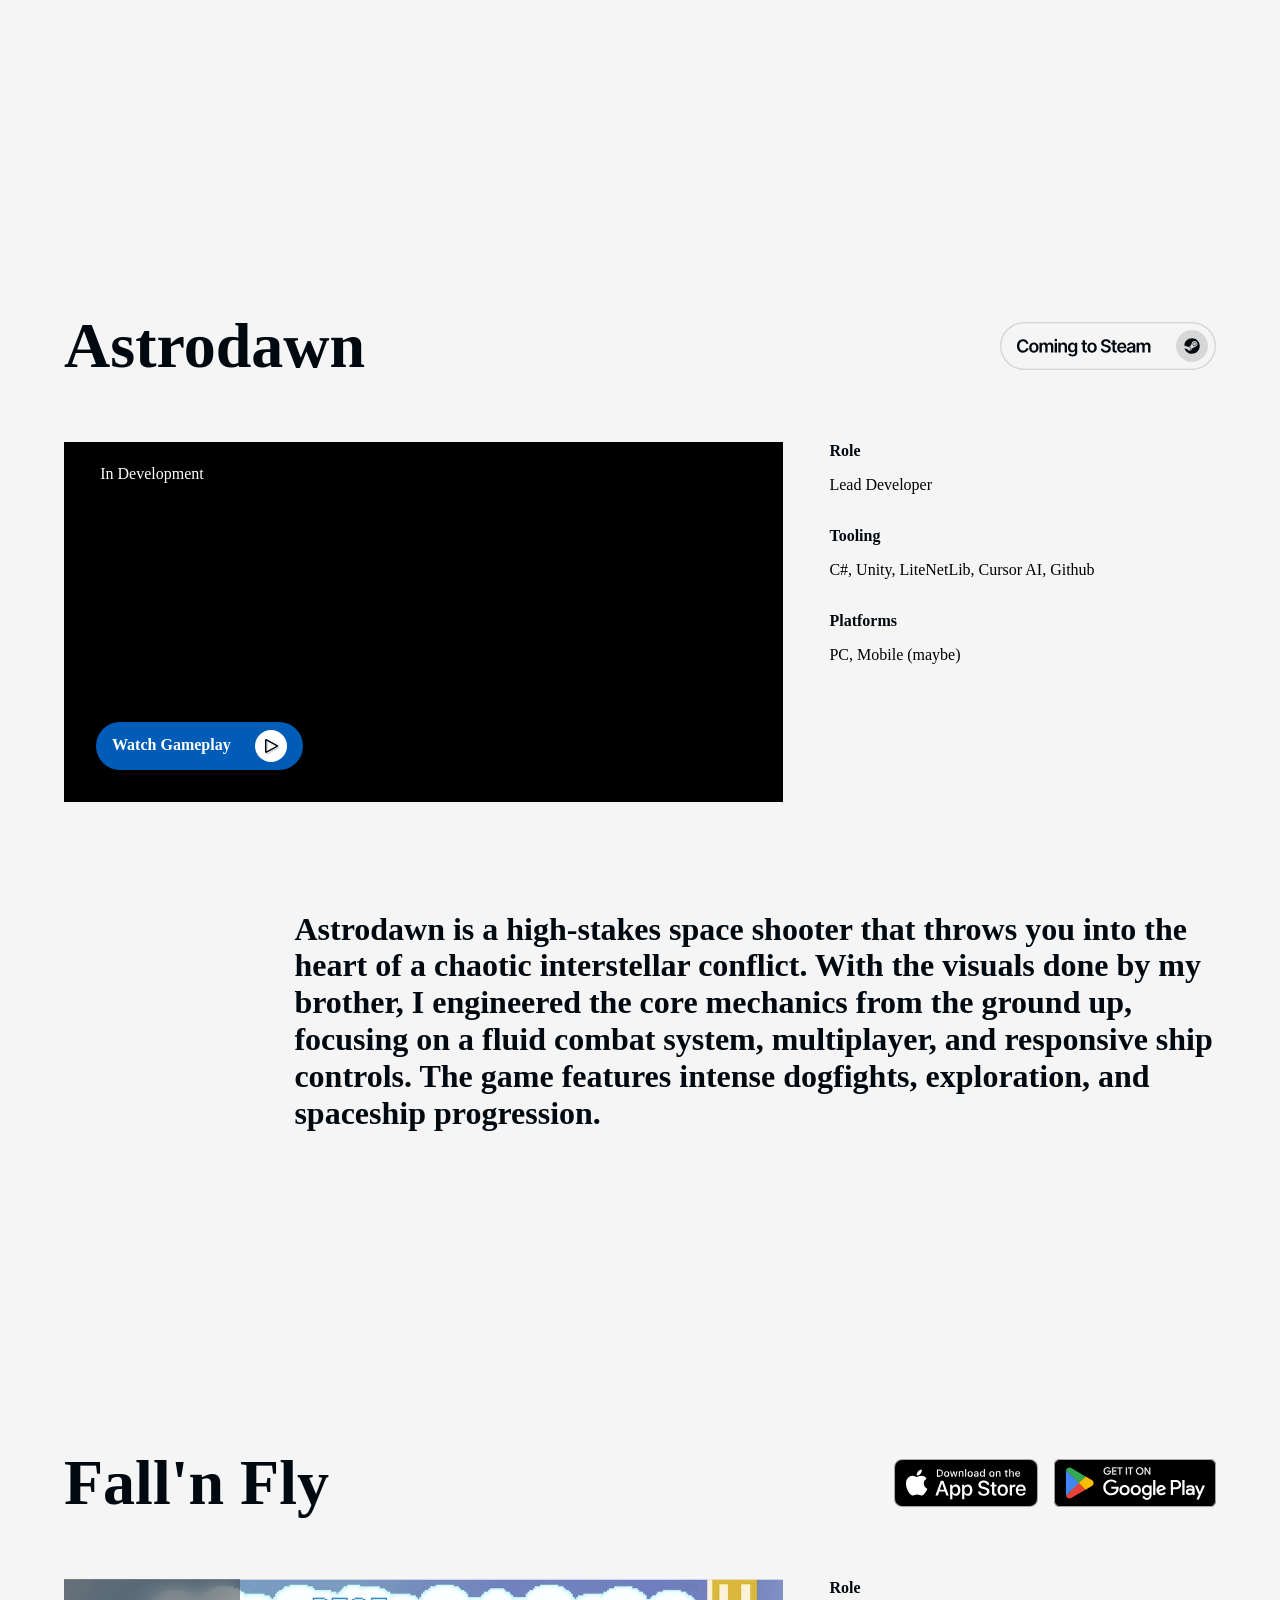
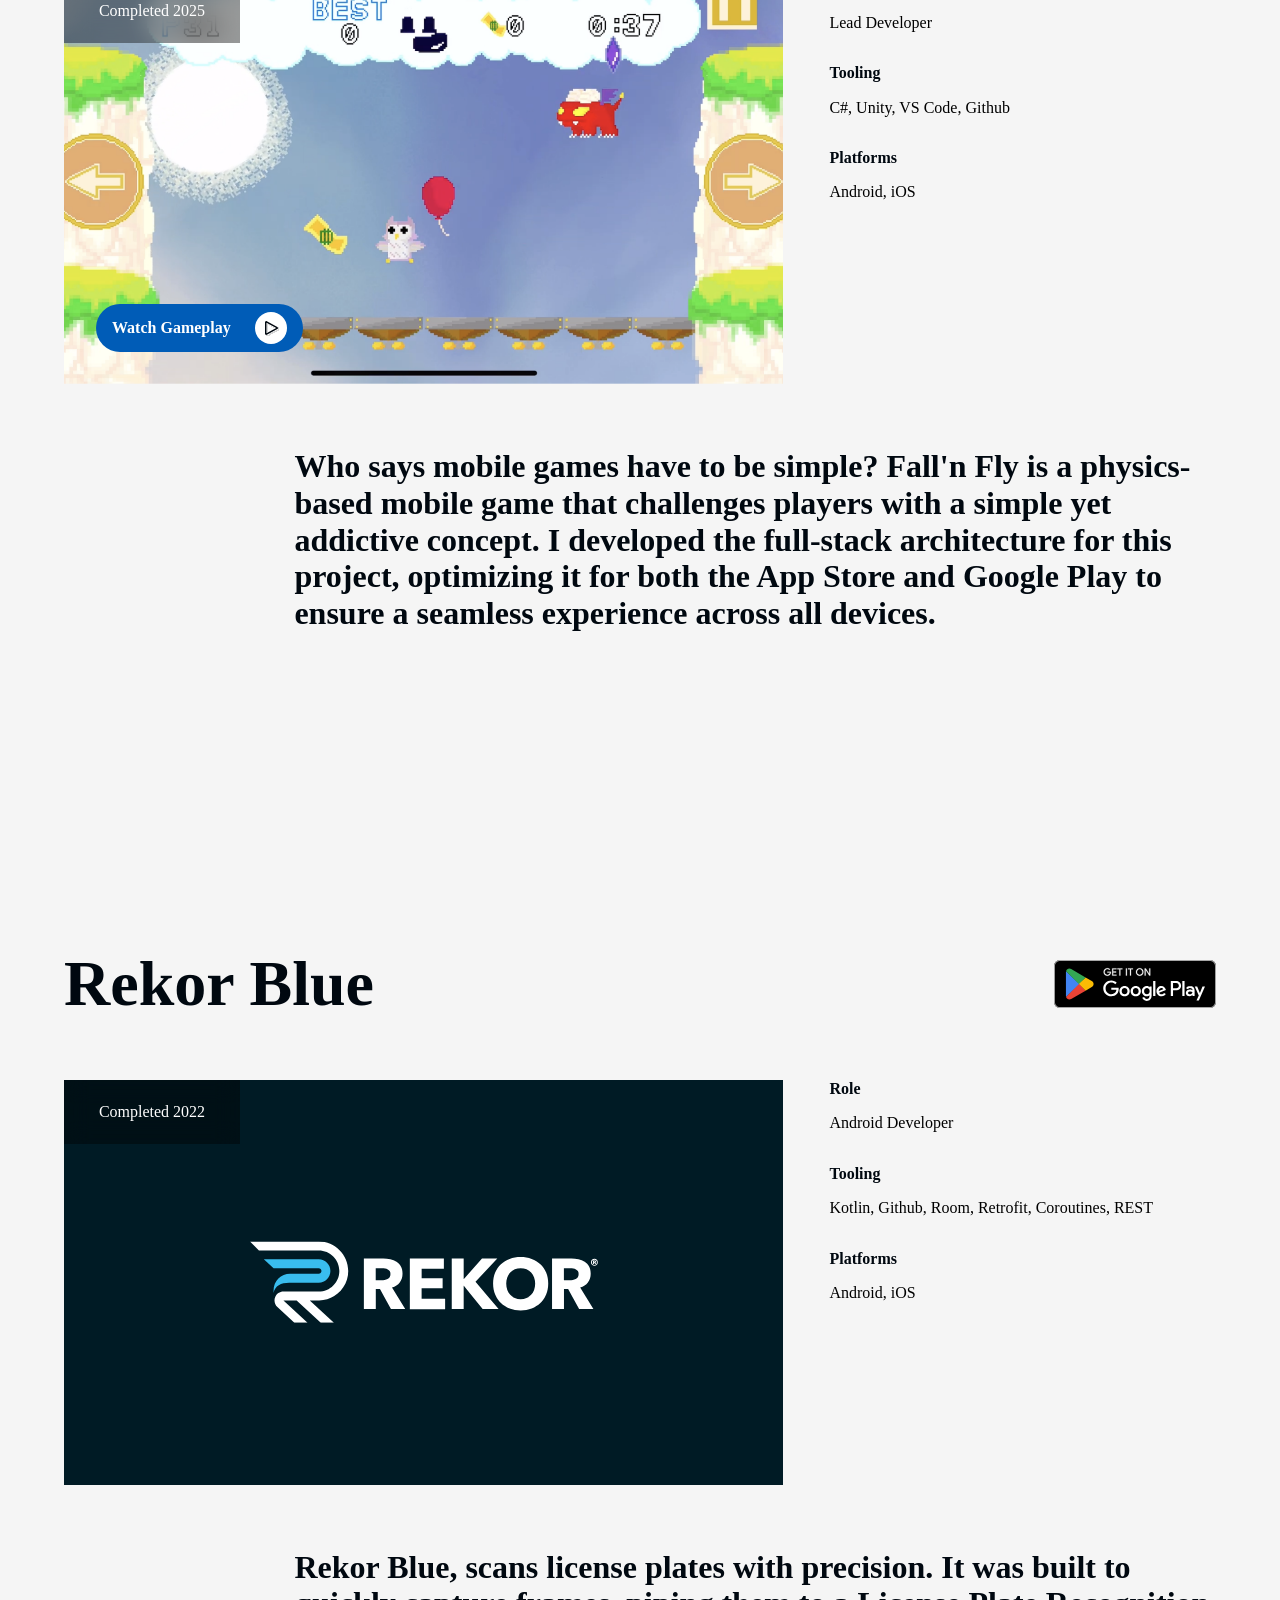
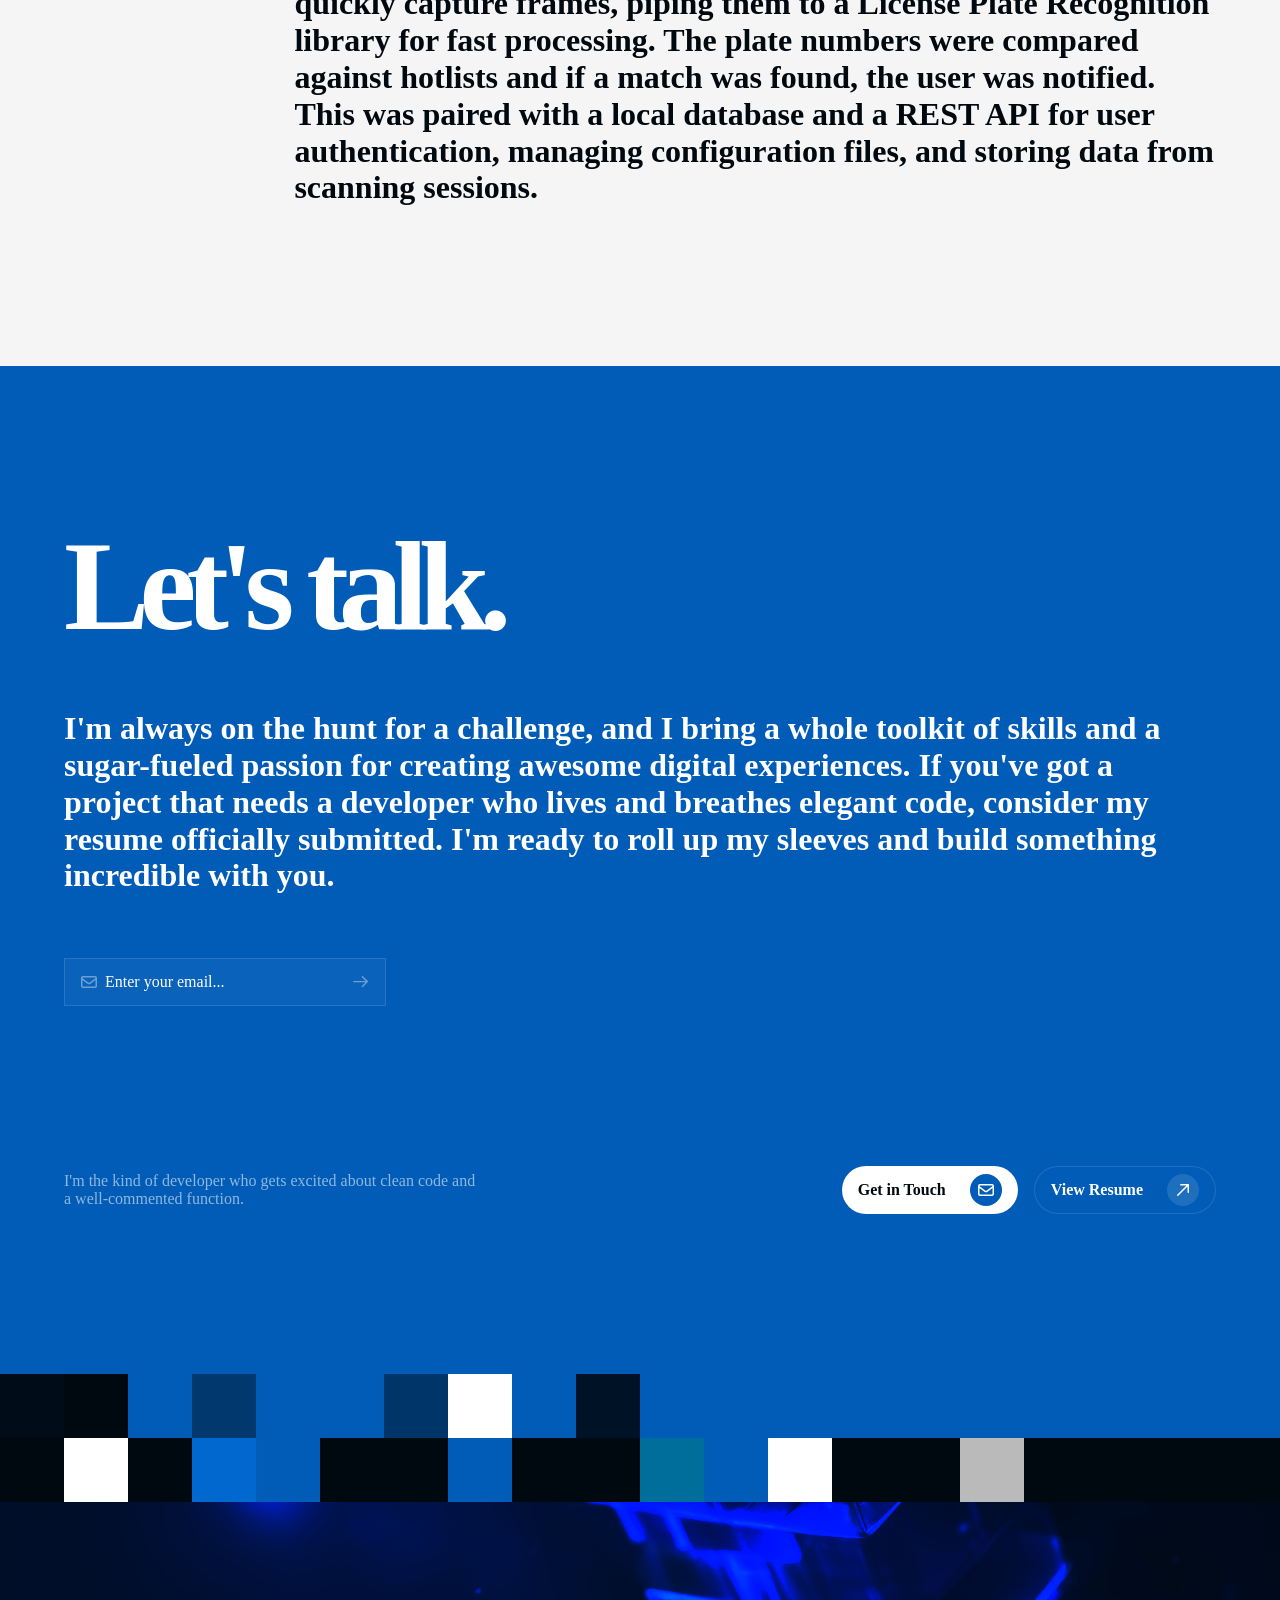
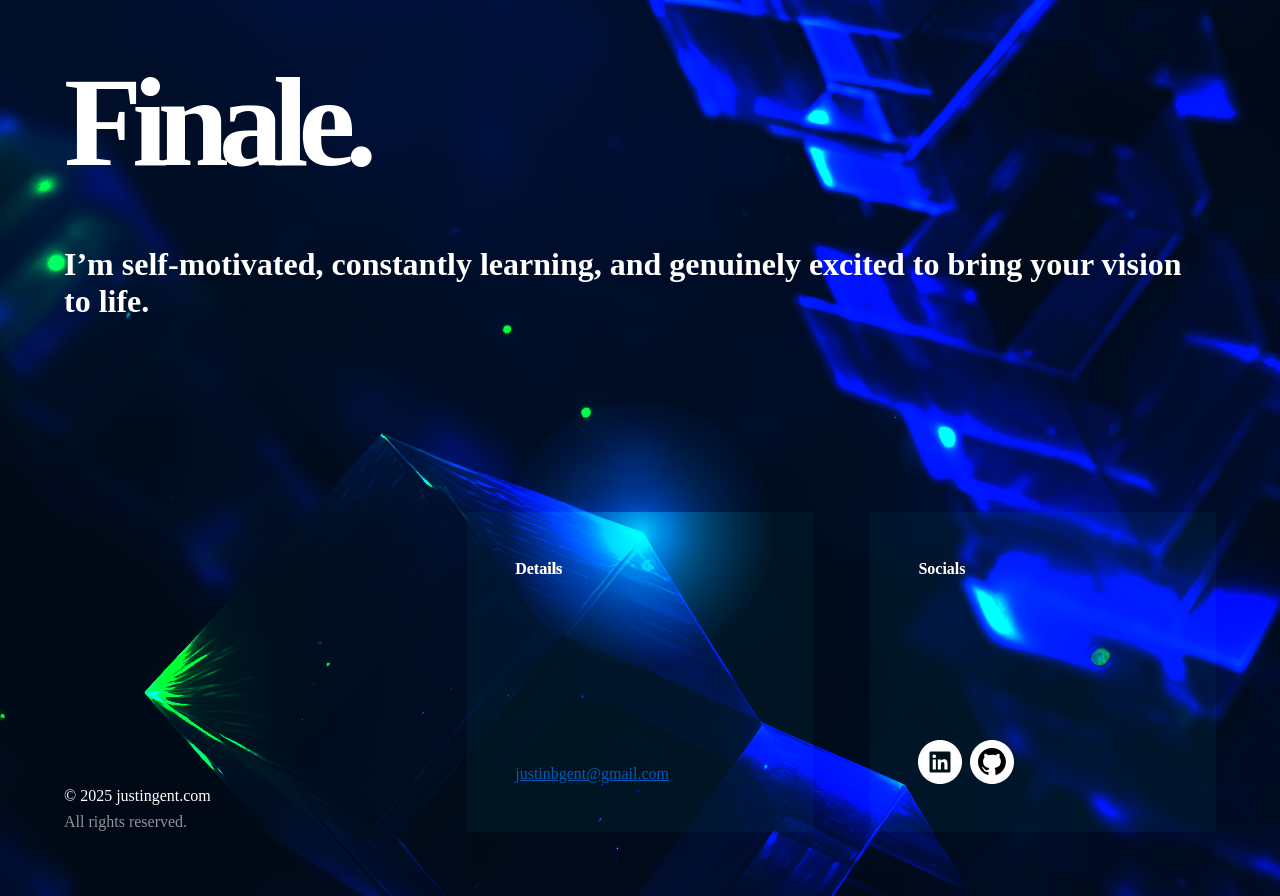
==== commit 2126b432: "Begin work and adaptations on smallest size in hero.css" ====
--- a/html/index.html
+++ b/html/index.html
@@ -55,8 +55,7 @@
             <div id="hero-bg-gradient-overlay"></div>
             <div id="hero-bg-gradient-overlay-top-left"></div>
             <div id="hero-bg-gradient-overlay-bottom"></div>
-            <img id="union-img" src="../assets/Union.svg" alt="Union">
-            <img id="portrait-img" src="../assets/portrait.png" alt="Portrait">
+            <div id="pixel-blocks-margin-top"></div>
             <div class="pixel-blocks">
                 <div class="block-row">
                     <div class="square" id="square-1"></div>
@@ -169,6 +168,10 @@
                     <div class="square" id="square-100"></div>
                 </div>
             </div>
+            <div id="midground-img-container">
+                <img id="union-img" src="../assets/Union.svg" alt="Union">
+                <img id="portrait-img" src="../assets/portrait.png" alt="Portrait">
+            </div>
         </div>
 
         <div id="about-wrapper">
--- a/css/base.css
+++ b/css/base.css
@@ -56,6 +56,10 @@
     font-family: 'Font Awesome 7 Free';
     color: rgba(255, 255, 255, 1);
     margin: 0;
+}
+
+h3 {
+    font-size: 2rem;
 }
 
 h2 {
--- a/css/hero.css
+++ b/css/hero.css
@@ -3,11 +3,8 @@
     display: flex;
     flex-direction: column;
     width: 100%;
-    height: auto;
-    aspect-ratio: 1 / 0.9;
+    height: fit-content;
     /* height: 83rem; */
-    min-height: 54rem;
-    max-height: 82rem;
     /* max-height: calc(48rem + 35vw); */
     background-color: rgba(0, 8, 16, 1);
     overflow: hidden;
@@ -74,35 +71,34 @@
     z-index: 100;
 } */
 
-/* #hero-fg-container {
-    position: absolute;
-    top: 160px;
-    left: 50%;
-    width: 50%;
+#midground-img-container {
+    position: absolute;
+    top: 10rem;
+    bottom: 0;
+    right: 0;
+    width: 100%;
     height: 100%;
-    overflow: hidden;
-} */
+    z-index: 200;
+}
 
 #union-img {
     position: absolute;
-    /* top: 10rem; */
-    bottom: 28%;
+    top: 0;
     right: 0;
     width: auto;
-    height: calc(100% - 10rem - 28%);
-    object-fit: cover;
+    height: 63%;
+    object-fit: contain;
     transform: translate(-34%, 0);
     z-index: 200;
 }
 
 #portrait-img {
     position: absolute;
-    /* top: 10rem; */
-    bottom: 20%;
+    top: 0;
     right: 0;
     width: auto;
-    height: calc(100% - 10rem - 20%);
-    object-fit: cover;
+    height: 71%;
+    object-fit: contain;
     transform: translate(38%, 0);
     z-index: 300;
 }
@@ -111,7 +107,7 @@
     position: relative;
     display: flex;
     flex-direction: column;
-    width: calc(50%);
+    width: 50%;
     height: fit-content;
     margin-left: 4rem;
     margin-right: auto;
@@ -129,8 +125,9 @@
 }
 
 #hero-text h3 {
-    width: 32rem;
-    height: 3rem;
+    width: 100%;
+    height: fit-content;
+    max-width: 40rem;
     display: flex;
     align-items: center;
     margin: 4rem 0;
@@ -148,7 +145,7 @@
 }
 
 #hero-text p {
-    width: 22.5rem;
+    width: 20rem;
     height: 2rem;
     display: flex;
     align-items: center;
@@ -158,27 +155,111 @@
     color: rgba(99, 108, 118, 1);
 }
 
-#hero-content .pixel-blocks {
+#pixel-blocks-margin-top {
+    position: relative;
+    width: 100%;
+    --potential-height: calc(9rem + (100vw - 991px));
+    height: clamp(9rem, var(--potential-height), 20rem);
+}
+
+/* #hero-wrapper .pixel-blocks {
     position: absolute;
     left: 0;
     bottom: 0;
-}
+} */
 
 /* Tablet */
 @media (max-width: 991px) {
+    #hero-wrapper {
+        min-height: unset;
+        max-height: unset;
+        aspect-ratio: unset;
+        height: fit-content;
+    }
+
     #hero-text {
         margin-left: 3rem;
+        width: 45%;
     }
 
     #hero-text p {
-        width: 20rem;
+        /* width: 20rem; */
         margin-bottom: 3rem;
     }
 
     #hero-text h3 {
+        /* width: 20rem; */
         margin: 3rem 0;
     }
 }
 
 /* Mobile (May actually want this a bit smaller in width) */
-@media (max-width: 767px) {}+@media (max-width: 890px) {
+    /* #hero-wrapper {
+        aspect-ratio: unset;
+        height: fit-content;
+    } */
+
+    #hero-bg-img {
+        top: -65rem;
+        left: 50%;
+        width: fit-content;
+        height: fit-content;
+        transform: translate(-50%, 0%);
+    }
+
+    #hero-bg-gradient-overlay {
+        top: -65rem;
+        left: 50%;
+        /* If two absolutes in the same container share the same top/left value
+        they'll adjust with each other maintaining the same relative space as the
+        container resizes. */
+        transform: translate(-50%, 384%);
+    }
+
+    #hero-text {
+        /* margin: 0 1.5rem; */
+        width: calc(100% - 3rem);
+        margin-left: 1.5rem;
+        margin-right: 1.5rem;
+    }
+
+    #hero-text h3 {
+        width: 100%;
+        margin: 3rem 0;
+    }
+
+    #hero-text p {
+        width: 100%;
+        max-width: 20rem;
+    }
+
+    #midground-img-container {
+        position: relative;
+        top: unset;
+        width: 100%;
+        height: auto;
+        aspect-ratio: 13/14;
+        background-color: rgba(245, 245, 245, 1);
+    }
+
+    #union-img {
+        top: 2.25rem;
+        height: 100%;
+        transform: translateX(-40%);
+        filter: brightness(0);
+    }
+
+    #portrait-img {
+        top: 2.25rem;
+        height: 100%;
+        transform: translateX(32%);
+    }
+
+    /* #hero-text h3 {
+        margin: 3rem 0;
+    } */
+
+    /* #hero-wrapper .pixel-blocks {
+    } */
+}
--- a/css/about.css
+++ b/css/about.css
@@ -97,6 +97,16 @@
         height: fit-content;
         margin: 7rem 0;
     }
+
+    #about-video-wrapper h1 {
+        margin: 0;
+        font-size: 14rem;
+    }
+
+    #about-video-button-wrapper {
+        width: calc(100% - 6rem);
+        bottom: 2.5rem;
+    }
 }
 
 /* Mobile (May actually want this a bit smaller in width) */
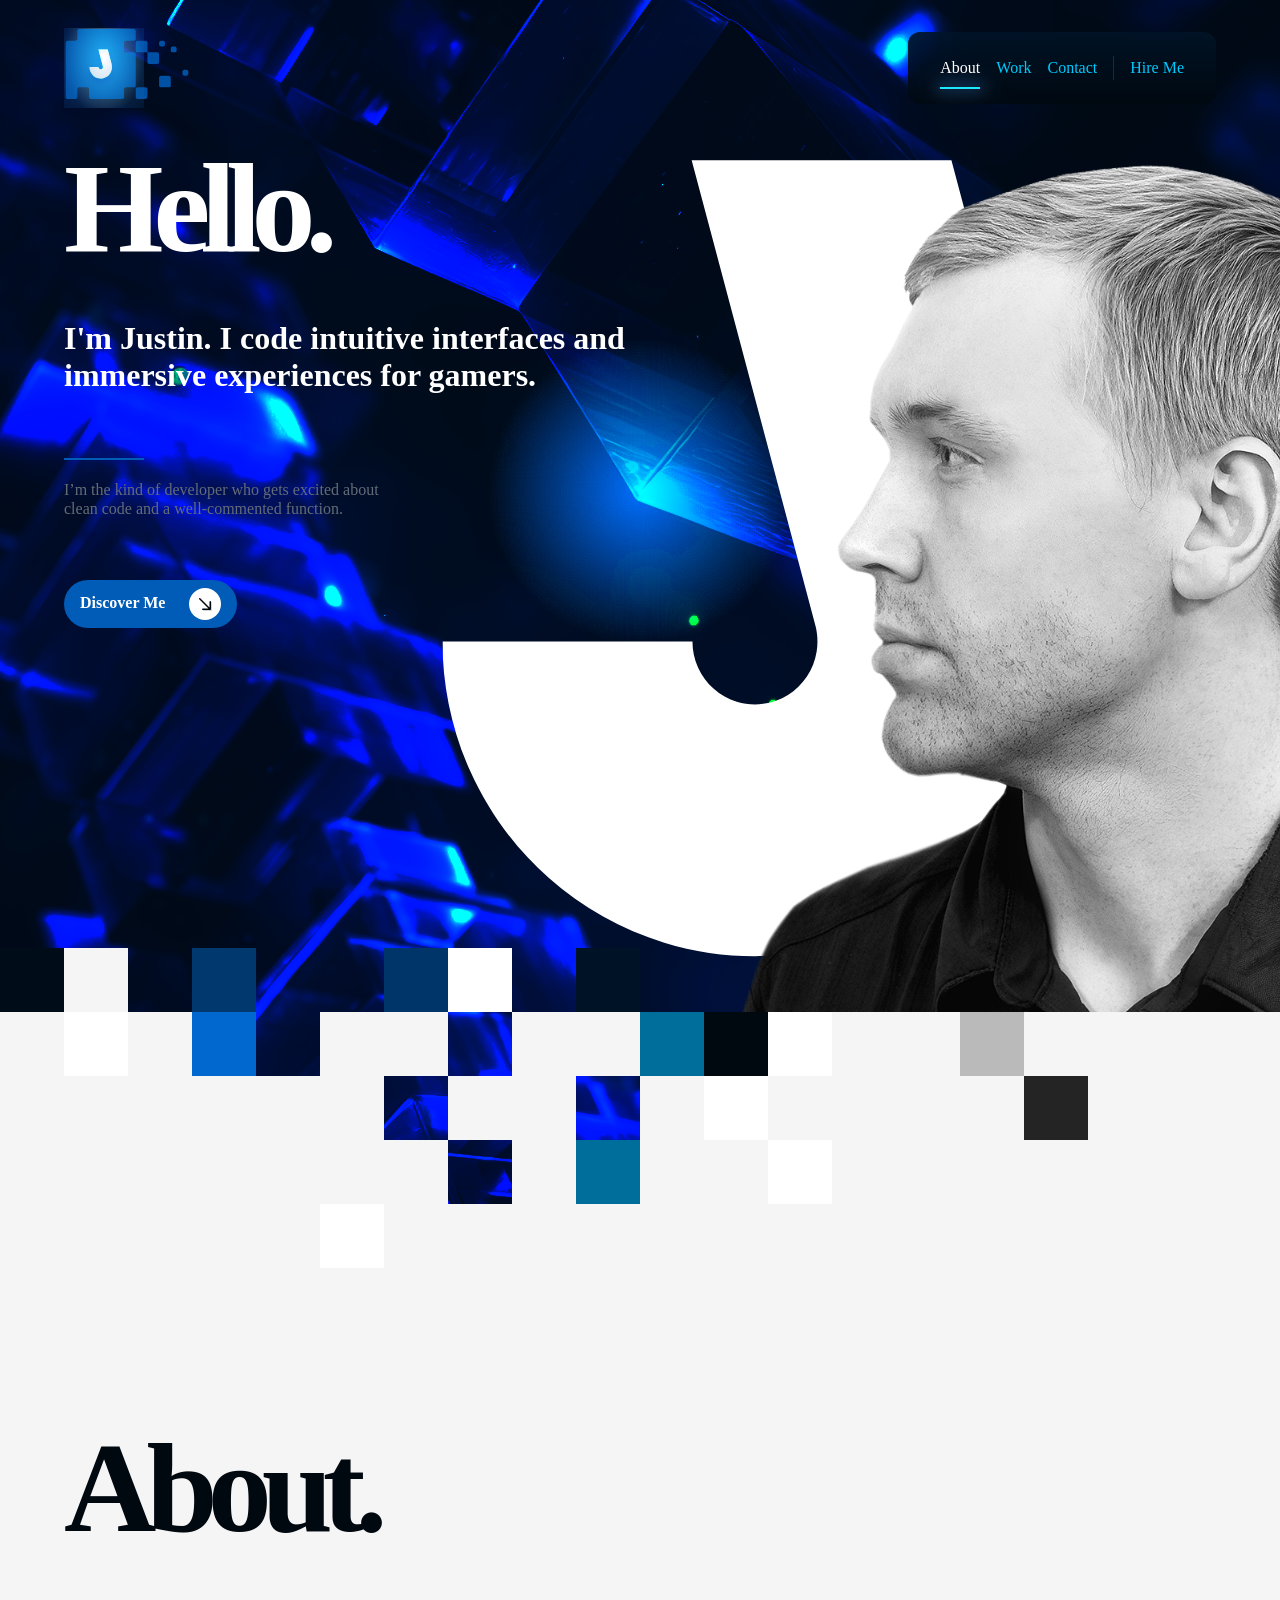
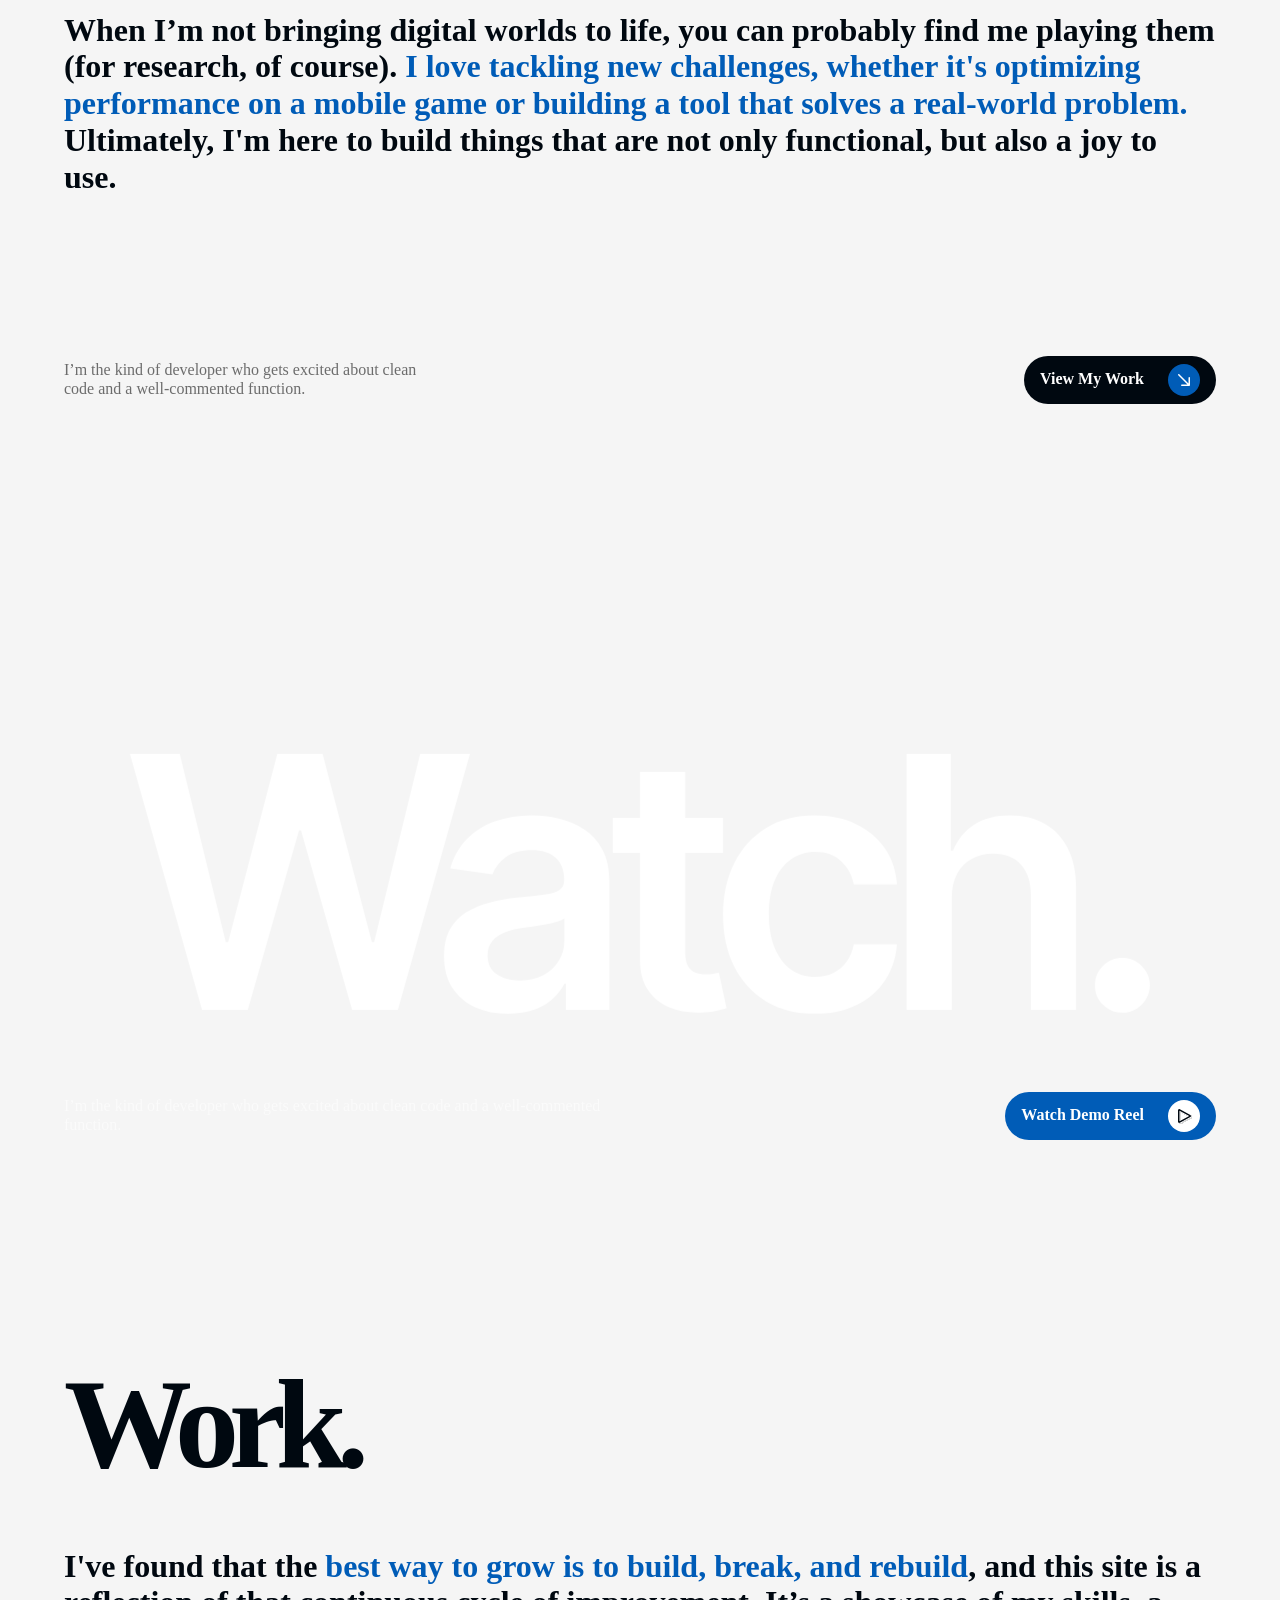
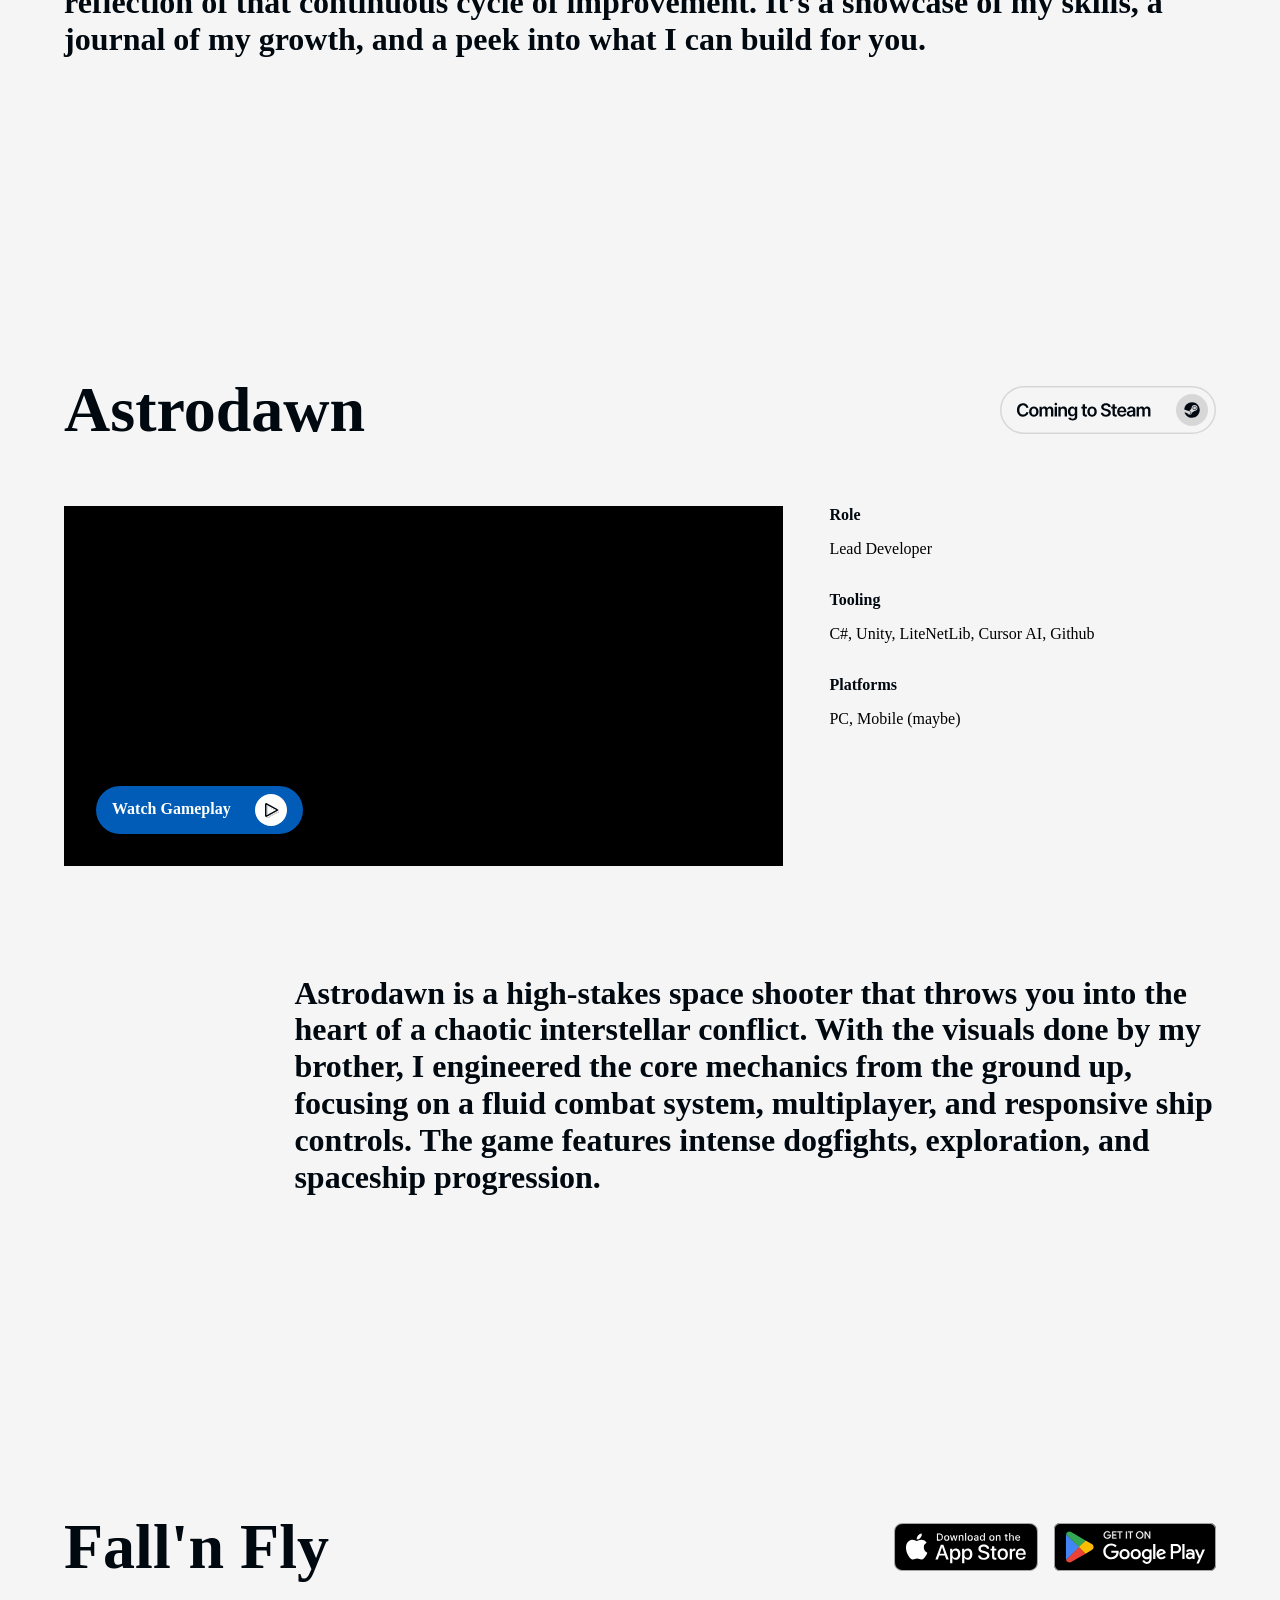
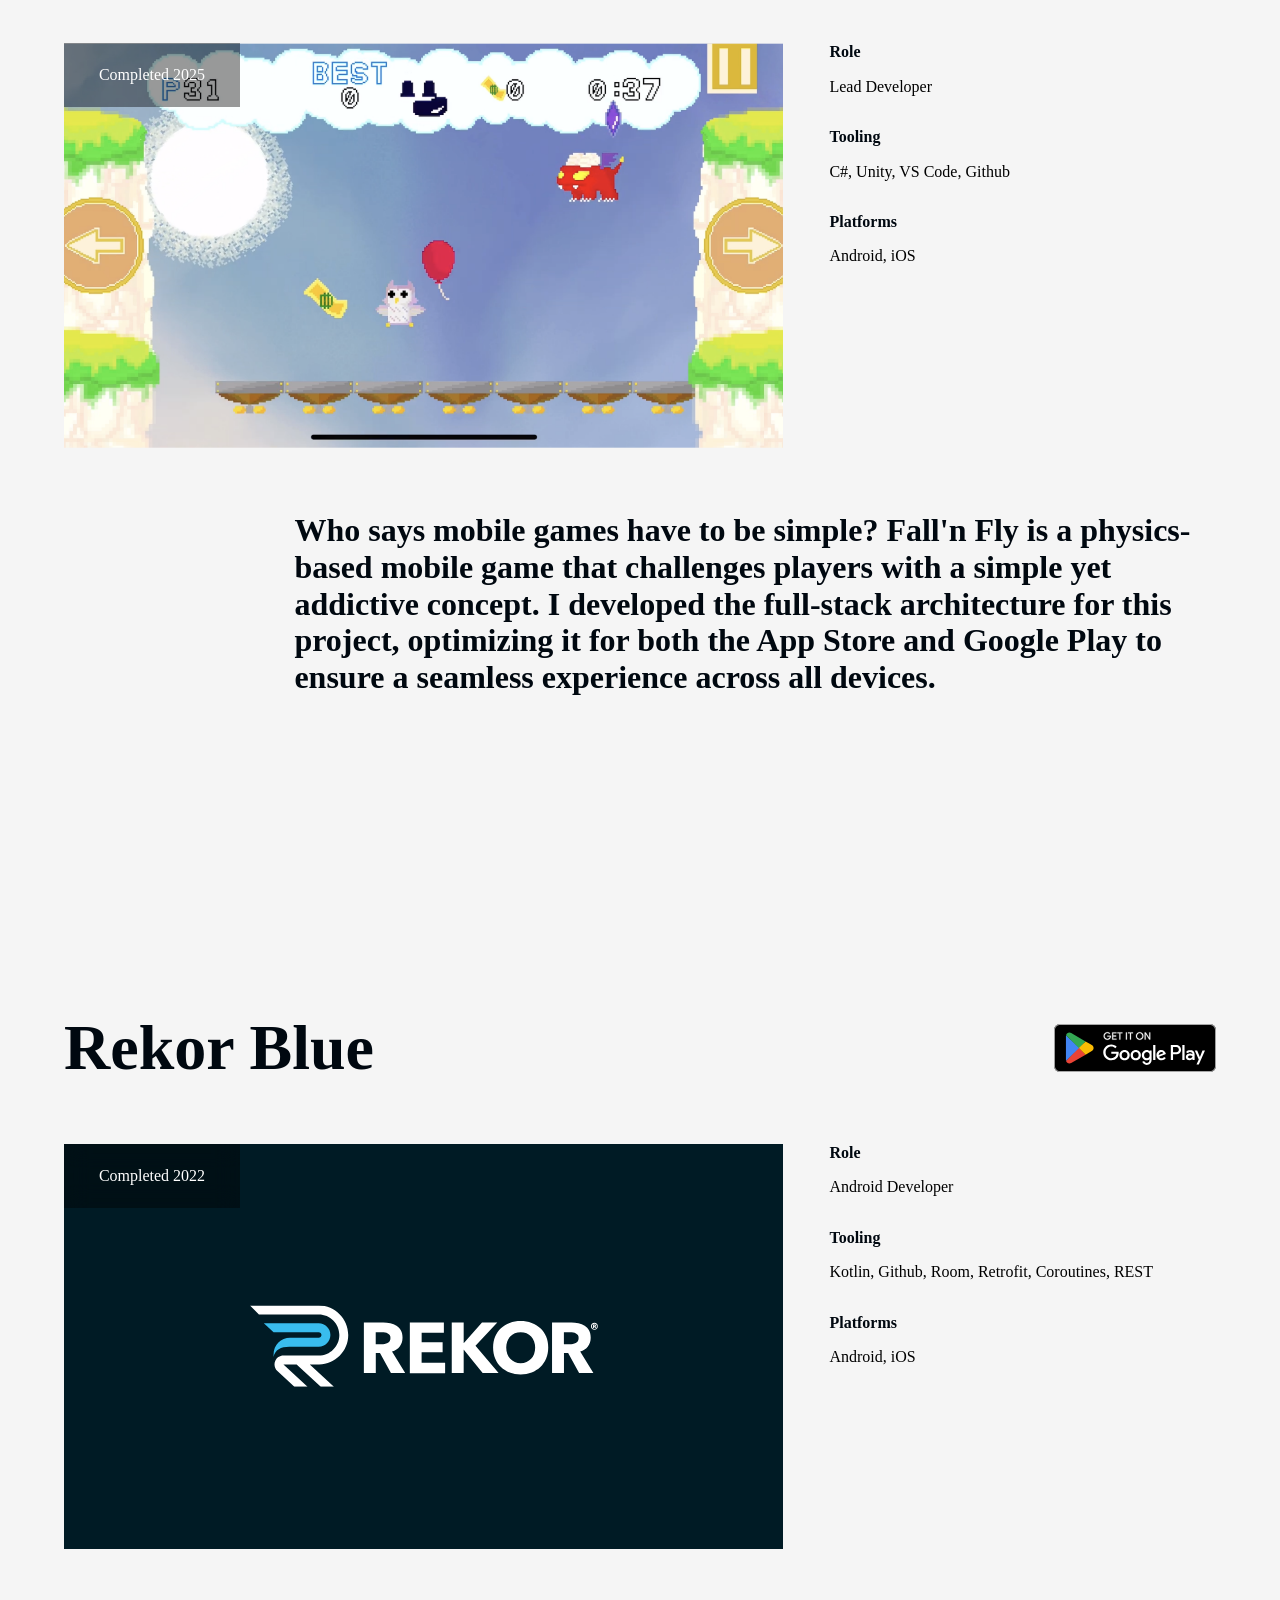
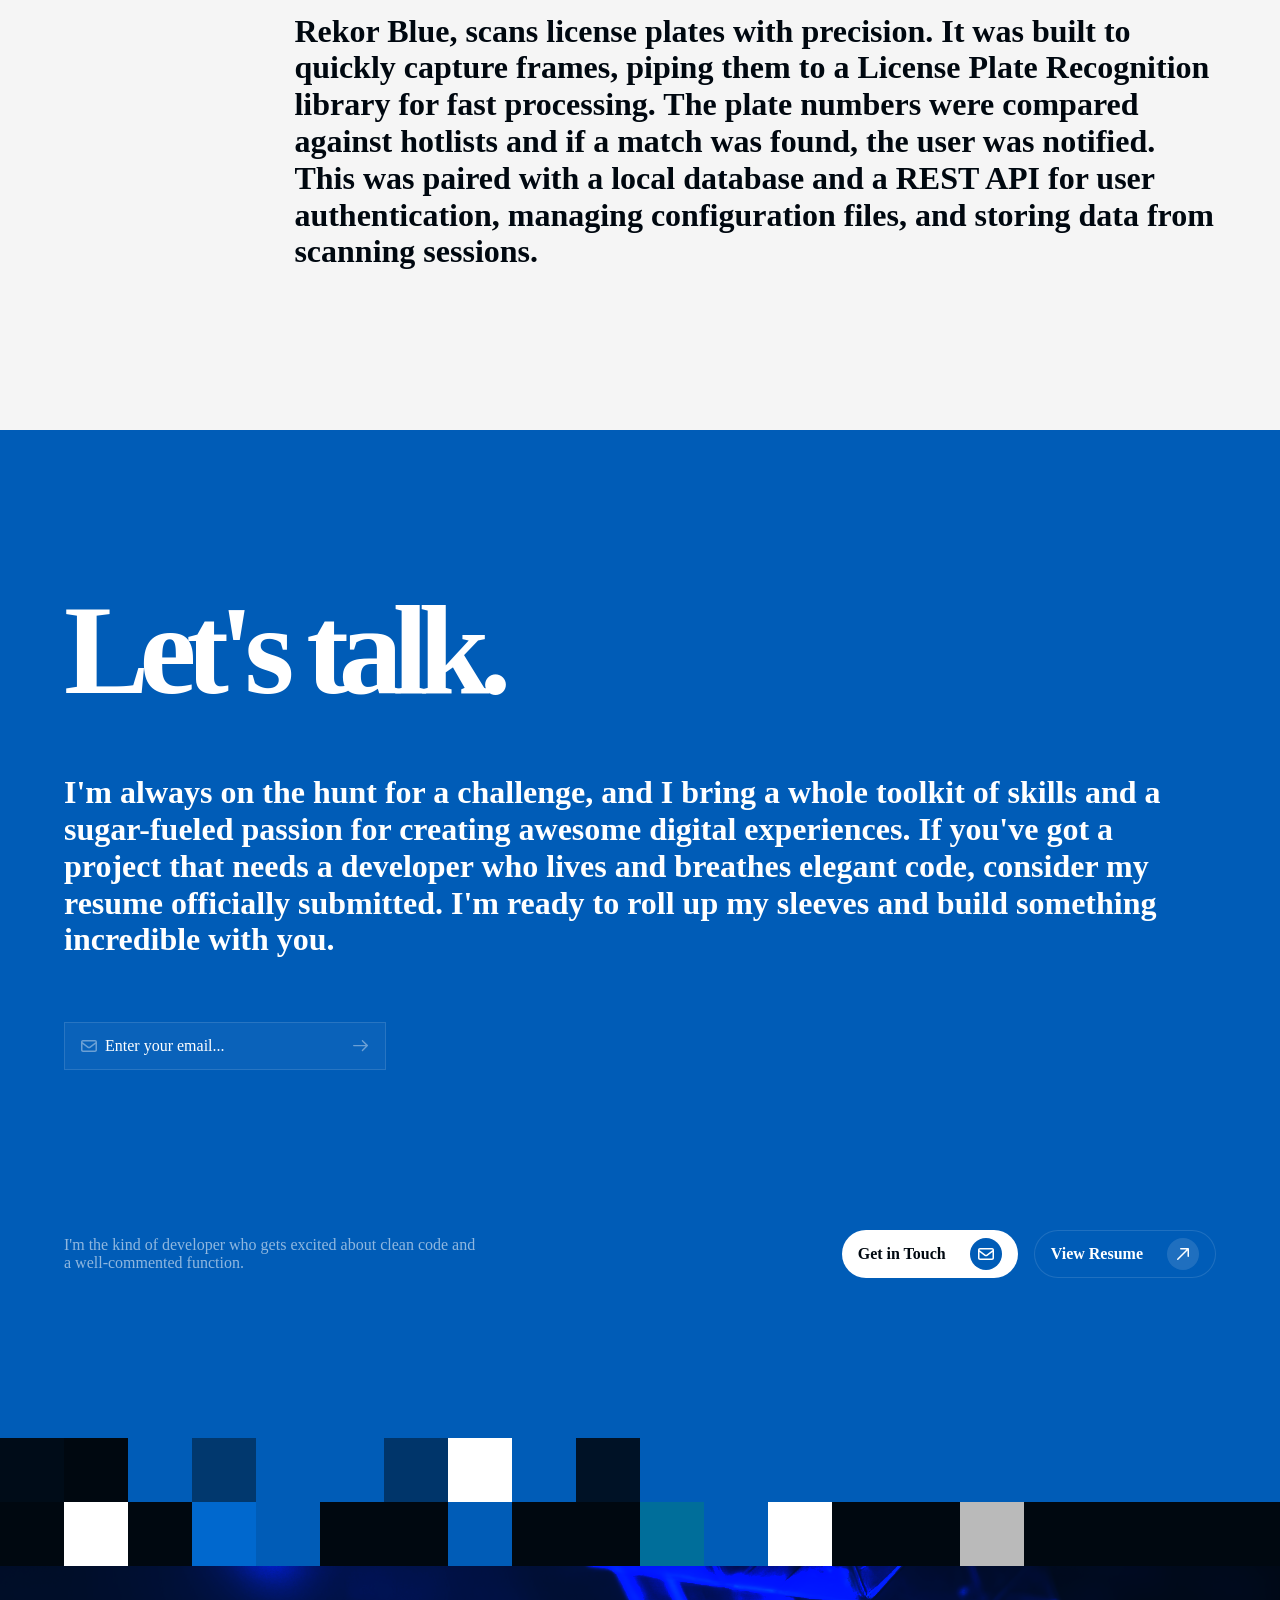
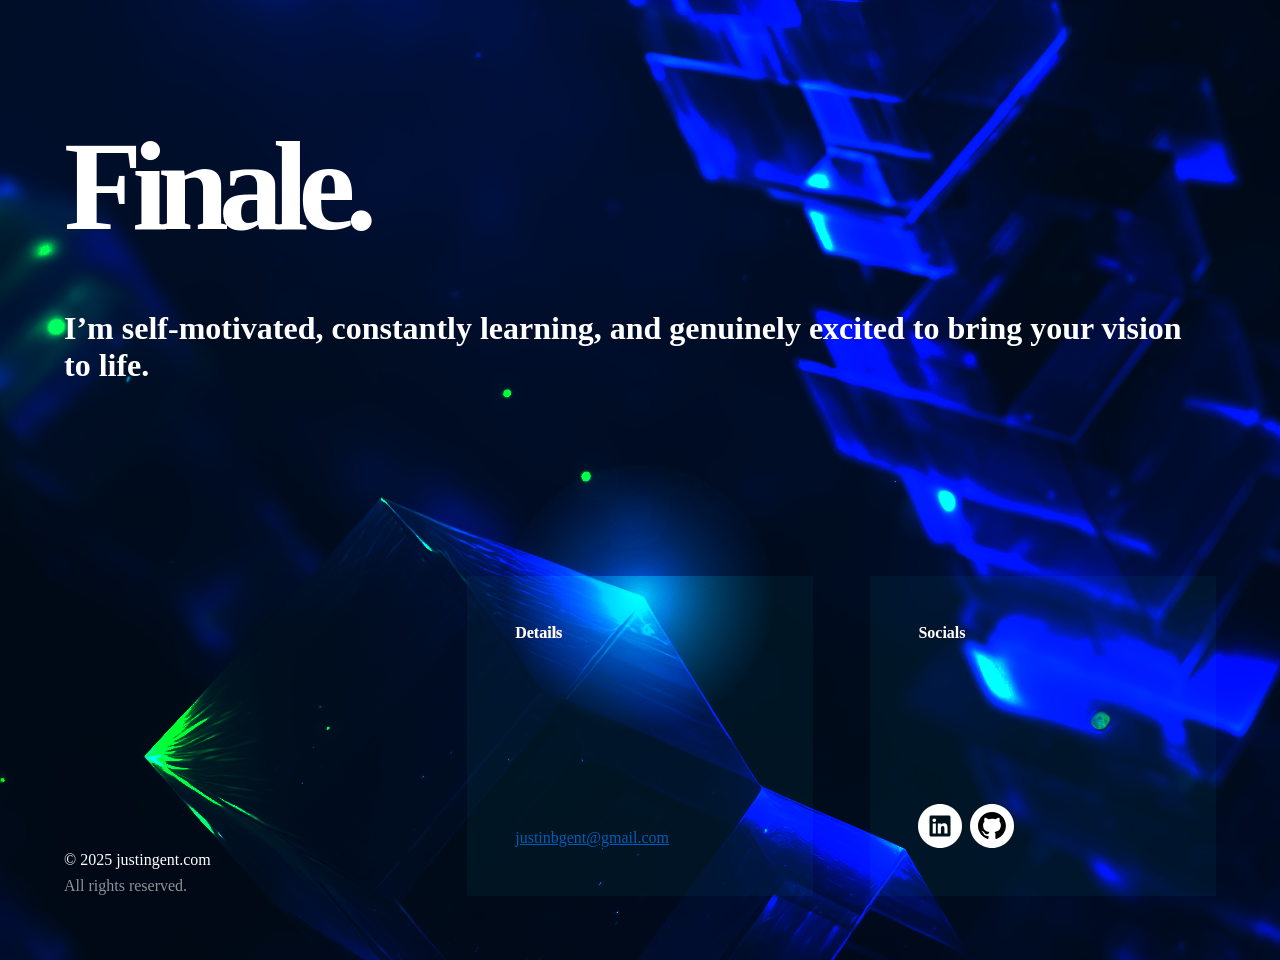
==== commit dd61acfc: "Comment out fall'n fly watch video button, further improve work.css for smallest screen width" ====
--- a/html/index.html
+++ b/html/index.html
@@ -190,16 +190,16 @@
                         <img src="../assets/down_right_arrow_blue.svg" alt="Down Right Arrow">
                     </div>
                 </div>
-                <div id="about-video-wrapper">
-                    <video id="about-video" src="../assets/SI-website-video-02.mp4" loop muted></video>
-                    <h1>Watch.</h1>
-                    <div id="about-video-button-wrapper" class="button-layout">
-                        <p>I’m the kind of developer who gets excited about clean code and a well-commented function.
-                        </p>
-                        <div class="button">
-                            <h4>Watch Demo Reel</h4>
-                            <img src="../assets/play_graphic.svg" alt="Play Button">
-                        </div>
+            </div>
+            <div id="about-video-wrapper">
+                <video id="about-video" src="../assets/SI-website-video-02.mp4" loop muted></video>
+                <img id="watch-img" src="../assets/Watch.svg" alt="Watch.">
+                <div id="about-video-button-wrapper" class="button-layout">
+                    <p>I’m the kind of developer who gets excited about clean code and a well-commented function.
+                    </p>
+                    <div class="button">
+                        <h4>Watch Demo Reel</h4>
+                        <img src="../assets/play_graphic.svg" alt="Play Button">
                     </div>
                 </div>
             </div>
@@ -266,10 +266,10 @@
                             <div id="fallnfly-display" class="work-img-container">
                                 <img id="fallnfly-img" src="../assets/fallnfly.png" alt="Fall'n Fly">
                                 <p>Completed 2025</p>
-                                <div class="button">
+                                <!-- <div class="button">
                                     <h4>Watch Gameplay</h4>
                                     <img src="../assets/play_graphic.svg" alt="Play Button">
-                                </div>
+                                </div> -->
                             </div>
                         </div>
                         <div class="section-end">
--- a/css/base.css
+++ b/css/base.css
@@ -151,4 +151,28 @@
     margin: 0;
 }
 
-/* #endregion button */+/* #endregion button */
+
+/* Tablet */
+@media (max-width: 991px) {}
+
+/* Mobile (May actually want this a bit smaller in width) */
+@media (max-width: 890px) {
+
+    h1 {
+        font-size: 4.5rem;
+        letter-spacing: -0.25rem;
+    }
+
+    h2 {
+        font-size: 3rem;
+    }
+
+    h3 {
+        font-size: 1.5rem;
+    }
+
+    p {
+        font-size: 1rem;
+    }
+}
--- a/css/hero.css
+++ b/css/hero.css
@@ -77,7 +77,7 @@
     bottom: 0;
     right: 0;
     width: 100%;
-    height: 100%;
+    height: calc(100% - 10rem);
     z-index: 200;
 }
 
@@ -86,7 +86,7 @@
     top: 0;
     right: 0;
     width: auto;
-    height: 63%;
+    height: 72%;
     object-fit: contain;
     transform: translate(-34%, 0);
     z-index: 200;
@@ -97,7 +97,7 @@
     top: 0;
     right: 0;
     width: auto;
-    height: 71%;
+    height: 80%;
     object-fit: contain;
     transform: translate(38%, 0);
     z-index: 300;
@@ -125,7 +125,7 @@
 }
 
 #hero-text h3 {
-    width: 100%;
+    width: 97%;
     height: fit-content;
     max-width: 40rem;
     display: flex;
@@ -158,8 +158,8 @@
 #pixel-blocks-margin-top {
     position: relative;
     width: 100%;
-    --potential-height: calc(9rem + (100vw - 991px));
-    height: clamp(9rem, var(--potential-height), 20rem);
+    --potential-height: calc(10rem + (100vw - 991px));
+    height: clamp(10rem, var(--potential-height), 20rem);
 }
 
 /* #hero-wrapper .pixel-blocks {
--- a/css/about.css
+++ b/css/about.css
@@ -9,6 +9,8 @@
 }
 
 #about-content {
+    width: auto;
+    height: fit-content;
     margin-left: 4rem;
     margin-right: 4rem;
 }
@@ -54,13 +56,16 @@
     height: fit-content;
 }
 
-#about-video-wrapper h1 {
+#watch-img {
     position: absolute;
     top: 50%;
     left: 50%;
     transform: translate(-50%, -50%);
     margin: 0;
     padding: 0;
+    width: 79.7%;
+    aspect-ratio: 345/88;
+    object-fit: fill;
     font-size: 16rem;
     color: rgba(139, 139, 139, 1);
     mix-blend-mode: color-dodge;
@@ -98,8 +103,7 @@
         margin: 7rem 0;
     }
 
-    #about-video-wrapper h1 {
-        margin: 0;
+    #watch-img {
         font-size: 14rem;
     }
 
@@ -110,4 +114,58 @@
 }
 
 /* Mobile (May actually want this a bit smaller in width) */
-@media (max-width: 767px) {}+@media (max-width: 890px) {
+    #about-content {
+        margin-left: 1.5rem;
+        margin-right: 1.5rem;
+    }
+
+    #about-content h1 {
+        margin: 4rem 0 2.25rem 0;
+    }
+
+    #about-content-button-wrapper {
+        width: 100%;
+        height: fit-content;
+        margin: 4rem 0;
+        flex-direction: column;
+        gap: 2.5rem;
+    }
+
+    #about-video-wrapper {
+        position: relative;
+        display: flex;
+        flex-direction: column;
+        width: 100%;
+        height: fit-content;
+    }
+
+    #about-video {
+        position: relative;
+        width: auto;
+        height: 100%;
+        aspect-ratio: 13/26;
+        object-fit: none;
+        overflow: hidden;
+    }
+
+    #watch-img {
+        top: 4.875rem;
+        width: 87.7%;
+        transform: translate(-50%, 0%);
+        margin: 0;
+        font-size: 10rem;
+    }
+
+    #about-video-button-wrapper {
+        flex-direction: column;
+        width: calc(100vw - 3rem);
+        gap: 2.5rem;
+        bottom: 4rem;
+    }
+
+    #about-video-button-wrapper p {
+        width: 100%;
+        text-align: center;
+    }
+}
--- a/css/work.css
+++ b/css/work.css
@@ -165,7 +165,6 @@
 }
 
 #work-video-wrapper p,
-#fallnfly-display p,
 #rekor-display p {
     position: absolute;
     top: 0;
@@ -180,8 +179,22 @@
     backdrop-filter: blur(12px);
 }
 
-#work-video-wrapper .button,
-#fallnfly-display .button {
+#fallnfly-display p {
+    position: absolute;
+    top: 0;
+    left: 0;
+    width: 11rem;
+    height: 4rem;
+    display: flex;
+    align-items: center;
+    justify-content: center;
+    color: rgba(255, 255, 255, 1);
+    background-color: rgba(0, 0, 0, 0.4);
+    /* backdrop-filter: blur(12px); */
+}
+
+/* #fallnfly-display .button, */
+#work-video-wrapper .button {
     position: absolute;
     bottom: 0;
     left: 0;
@@ -226,7 +239,6 @@
 
 /* Tablet */
 @media (max-width: 991px) {
-
     #work-wrapper h1 {
         margin-top: 6.5rem;
     }
@@ -303,5 +315,58 @@
     }
 }
 
-/* Mobile (May actually want this a bit smaller in width) */
-@media (max-width: 767px) {}+@media (max-width: 890px) {
+    #work-wrapper h1 {
+        line-height: 3.5rem;
+        margin-top: 4rem;
+        margin-bottom: 2.25rem;
+    }
+
+    #work-content {
+        padding: 0 1.5rem;
+    }
+
+    #work-content-header {
+        margin-bottom: 4rem;
+    }
+
+    .work-section {
+        margin-bottom: 4rem;
+    }
+
+    .section-header {
+        margin-top: 4rem;
+        margin-bottom: 0;
+    }
+
+    .section-focus {
+        margin: 2.25rem 0;
+    }
+
+    .section-start {
+        width: 100%;
+        height: fit-content;
+        aspect-ratio: unset;
+    }
+
+    /* #work-si-video,
+    #fallnfly-img,
+    #rekor-display img {
+        width: 100%;
+        height: auto;
+        aspect-ratio: 3/4;
+    } */
+    #work-si-video {
+        aspect-ratio: 3/4;
+    }
+
+    .section-end {
+        flex-wrap: wrap;
+        margin-top: 2.25rem;
+        gap: 1.5rem;
+    }
+
+    .work-description {
+        margin-top: 2.25rem;
+    }
+}
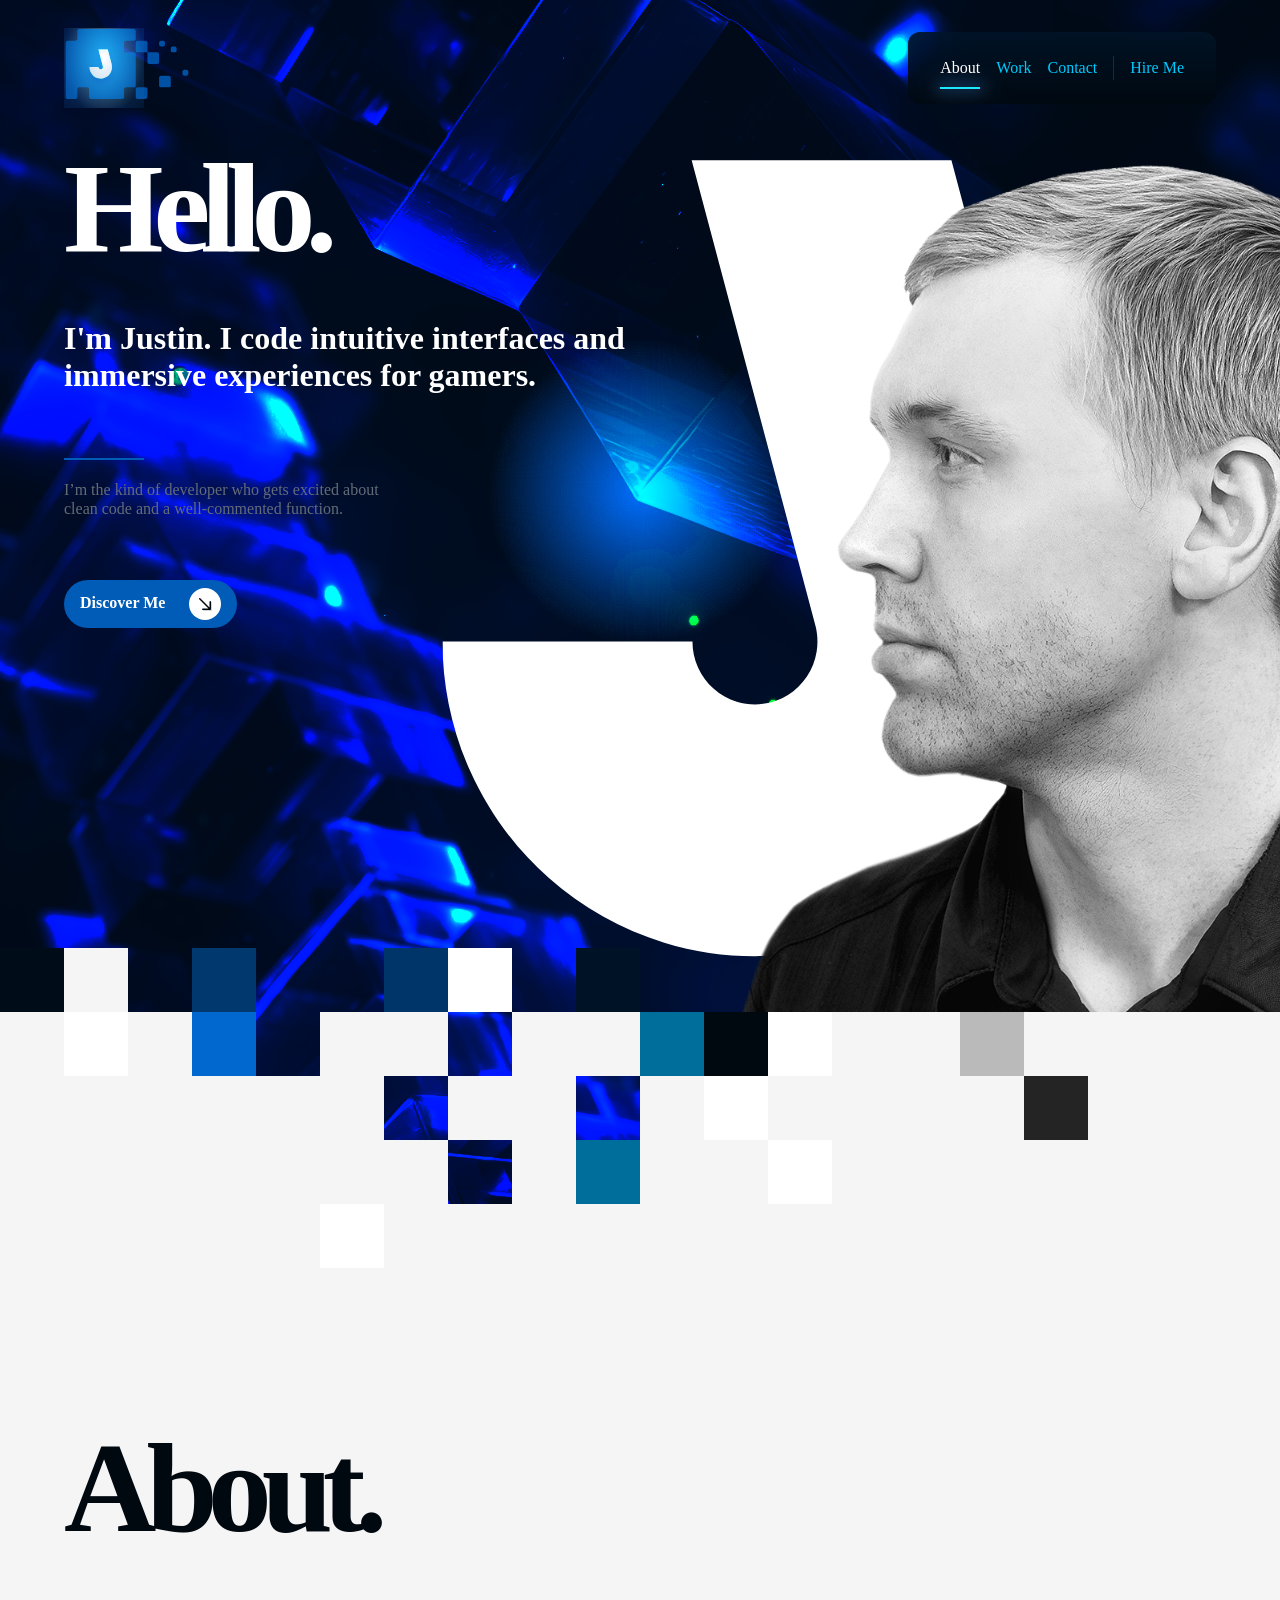
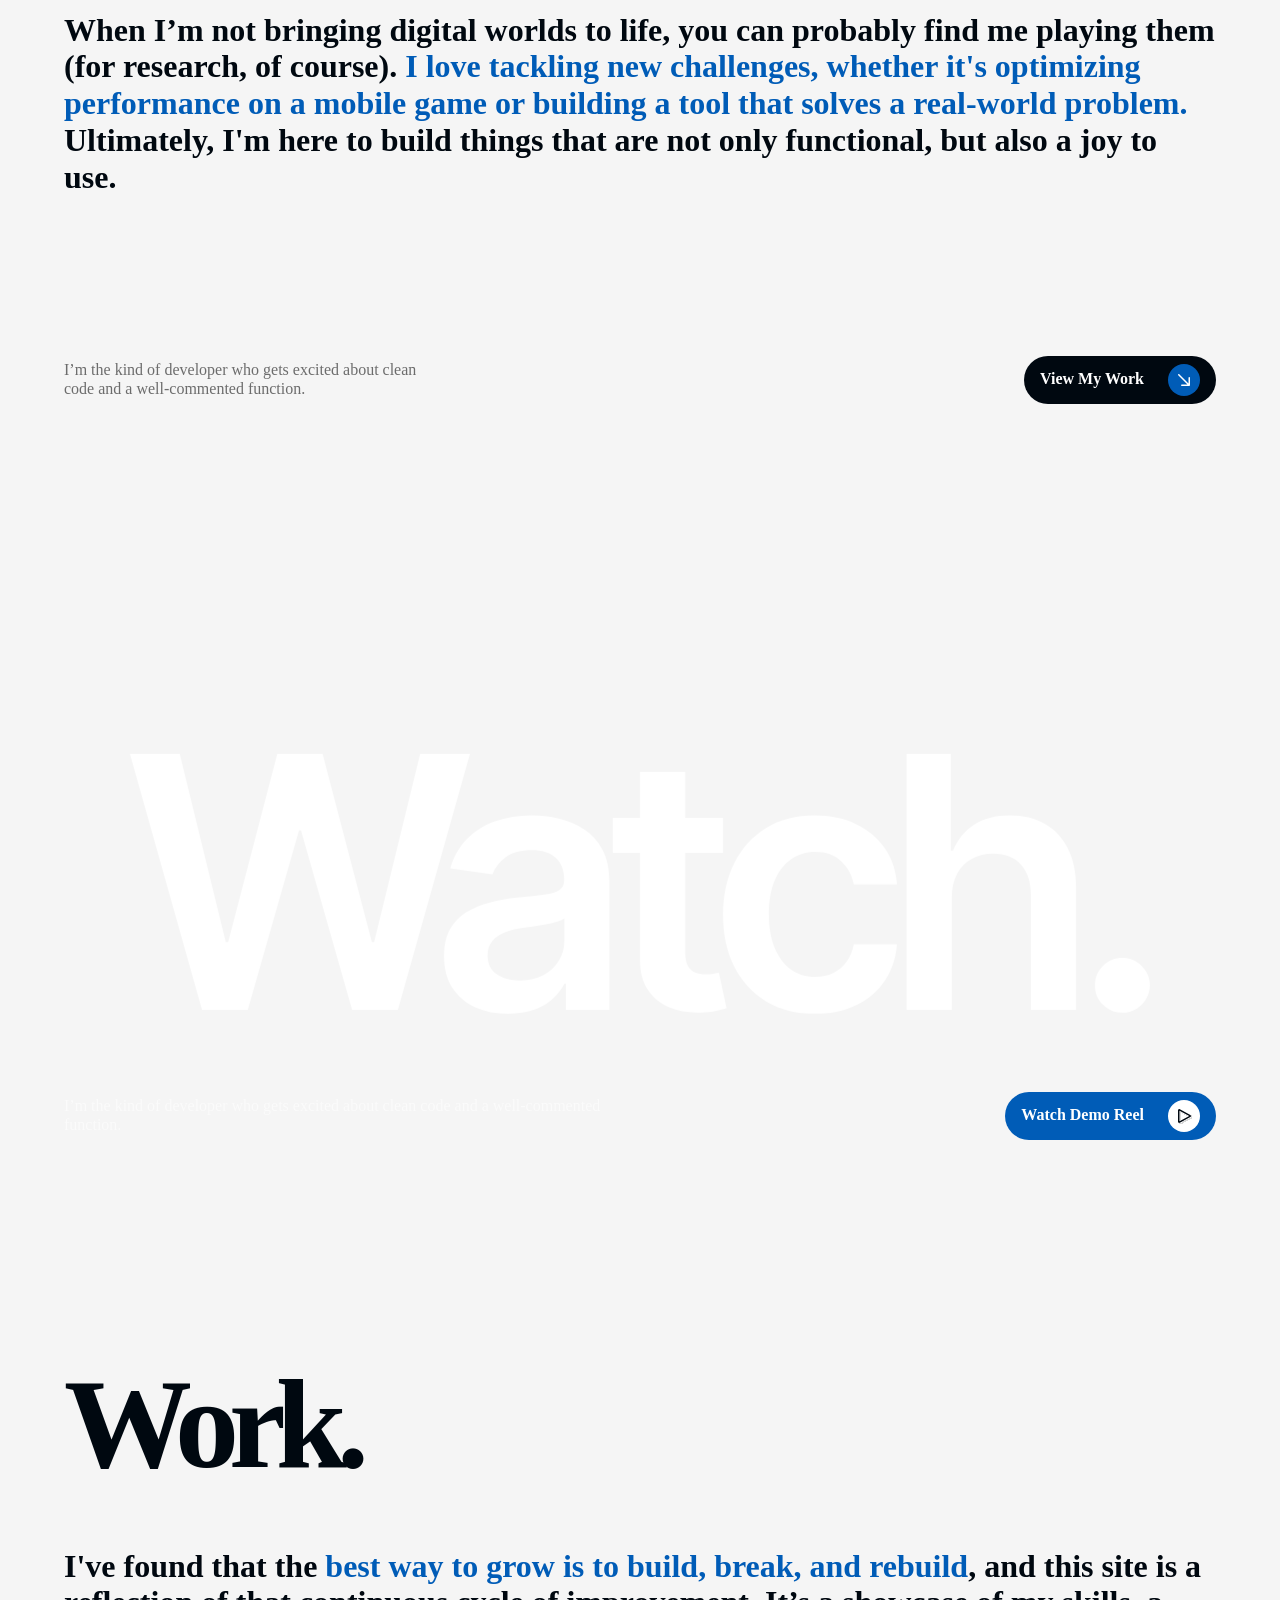
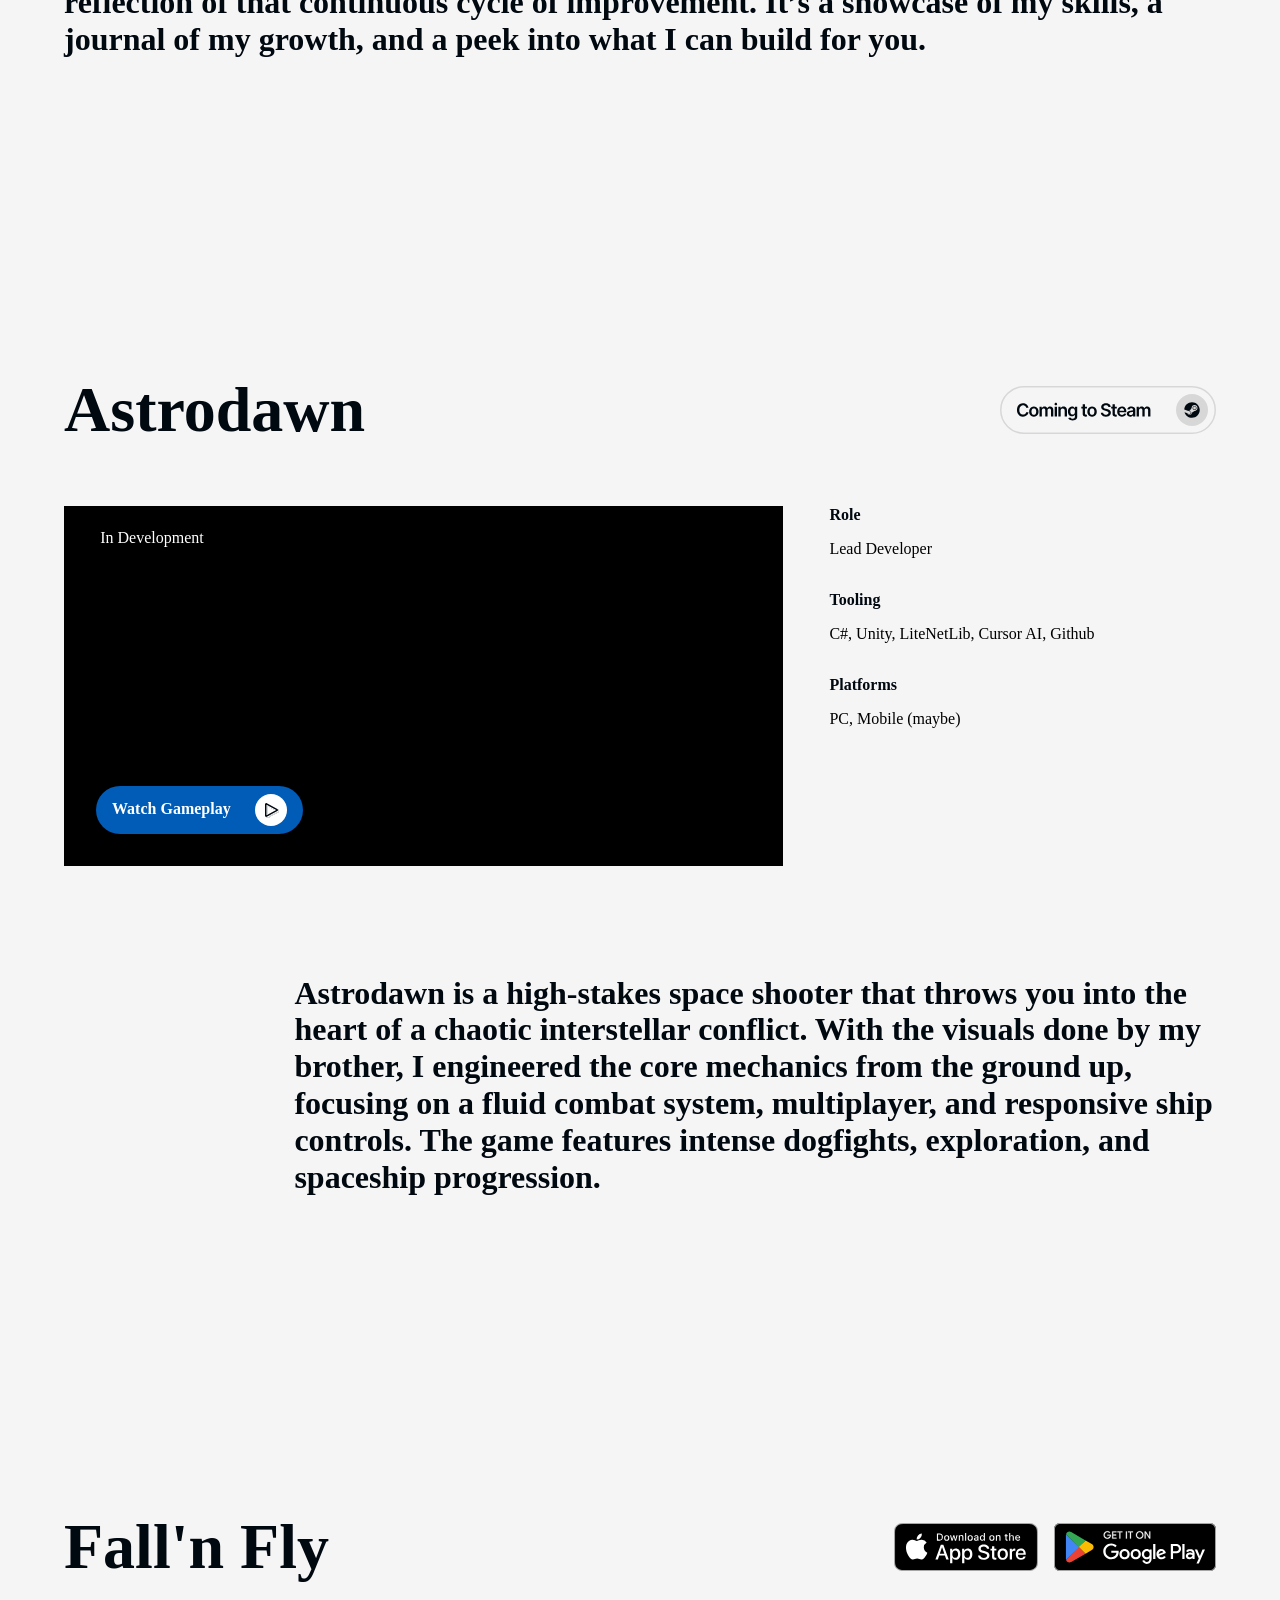
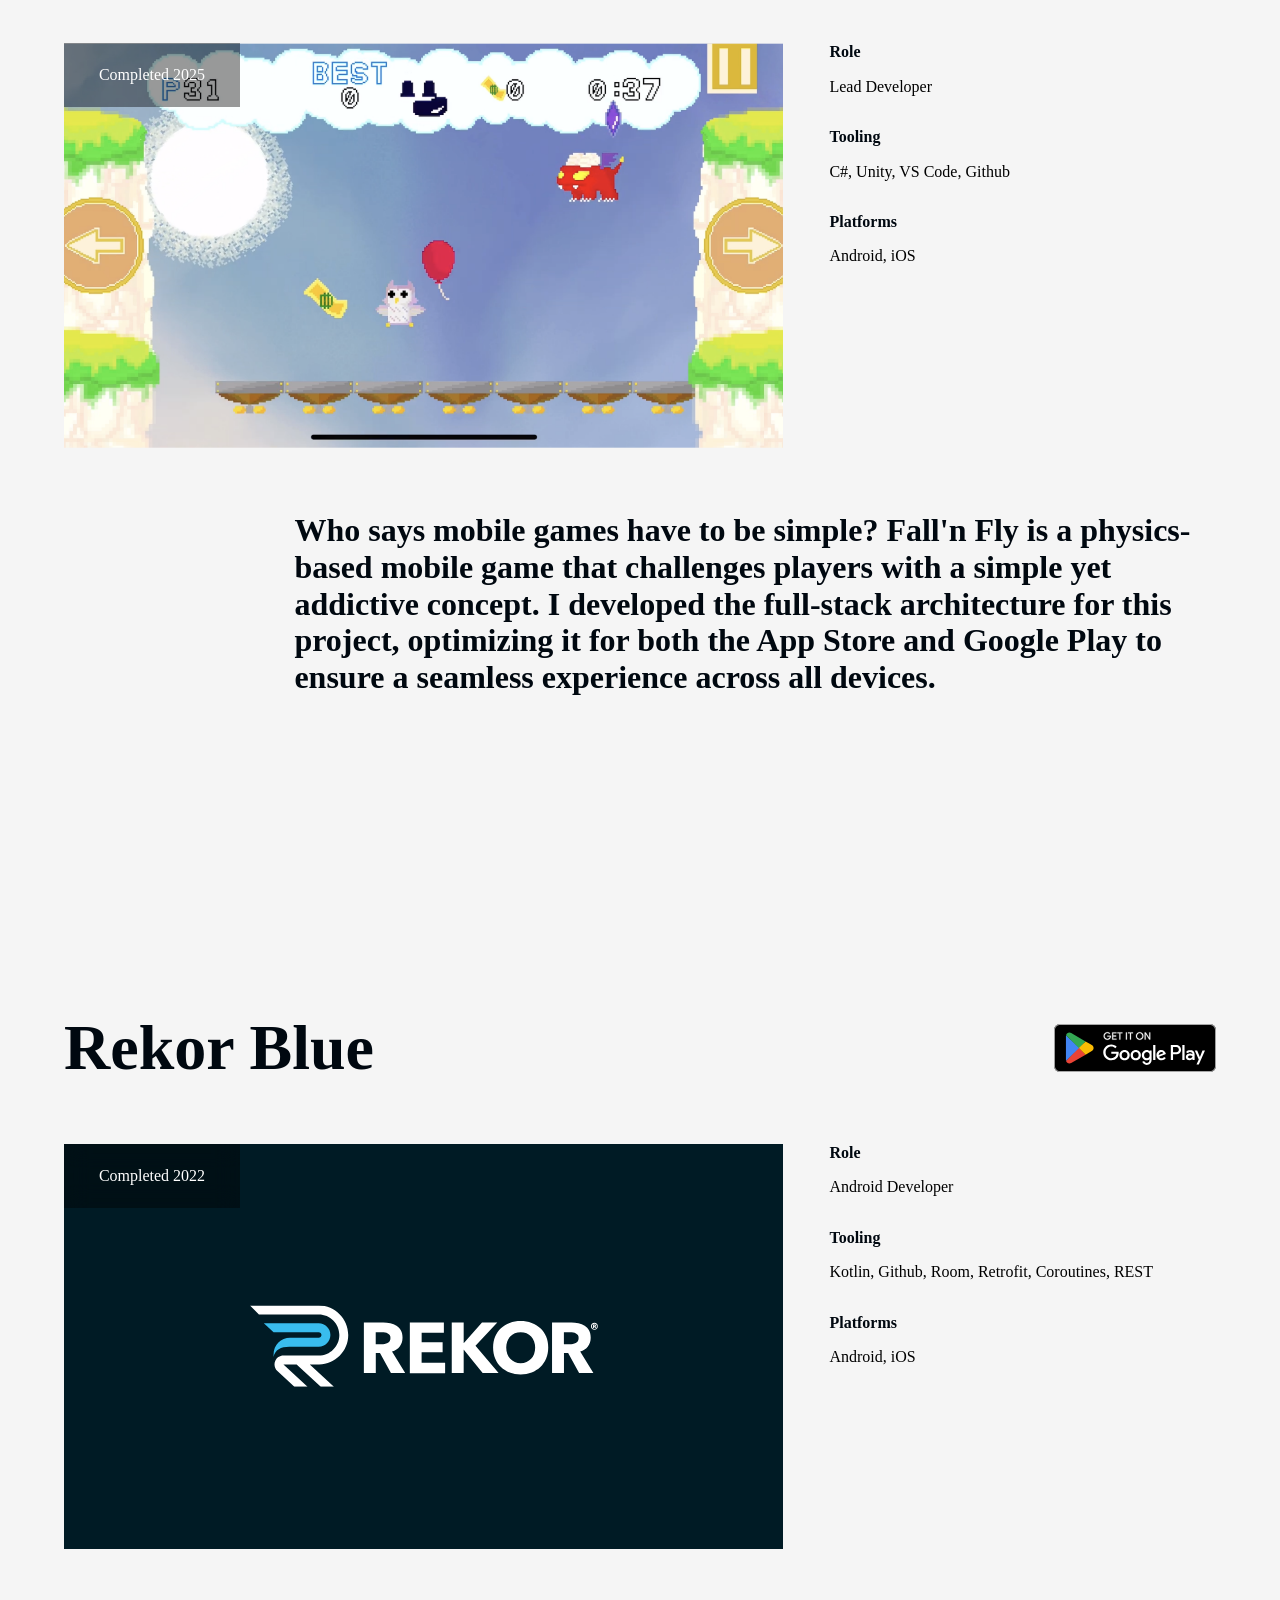
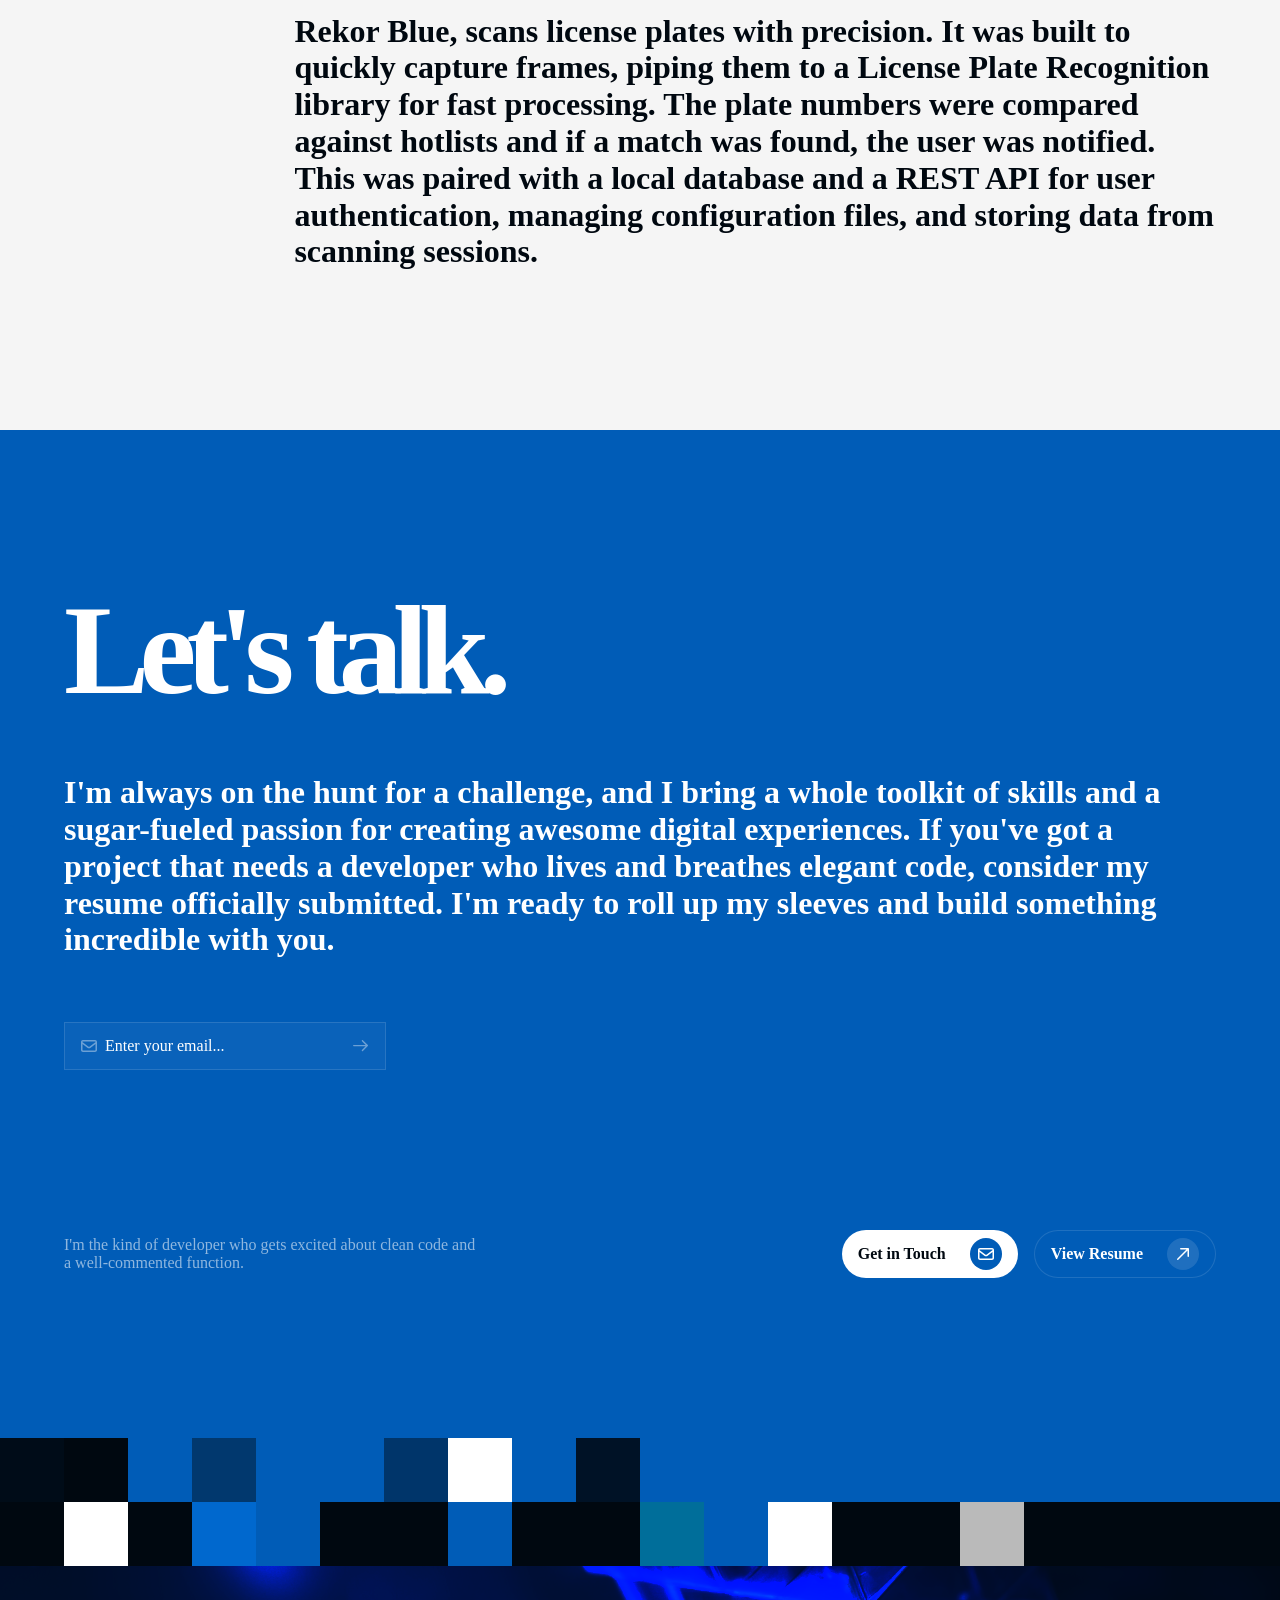
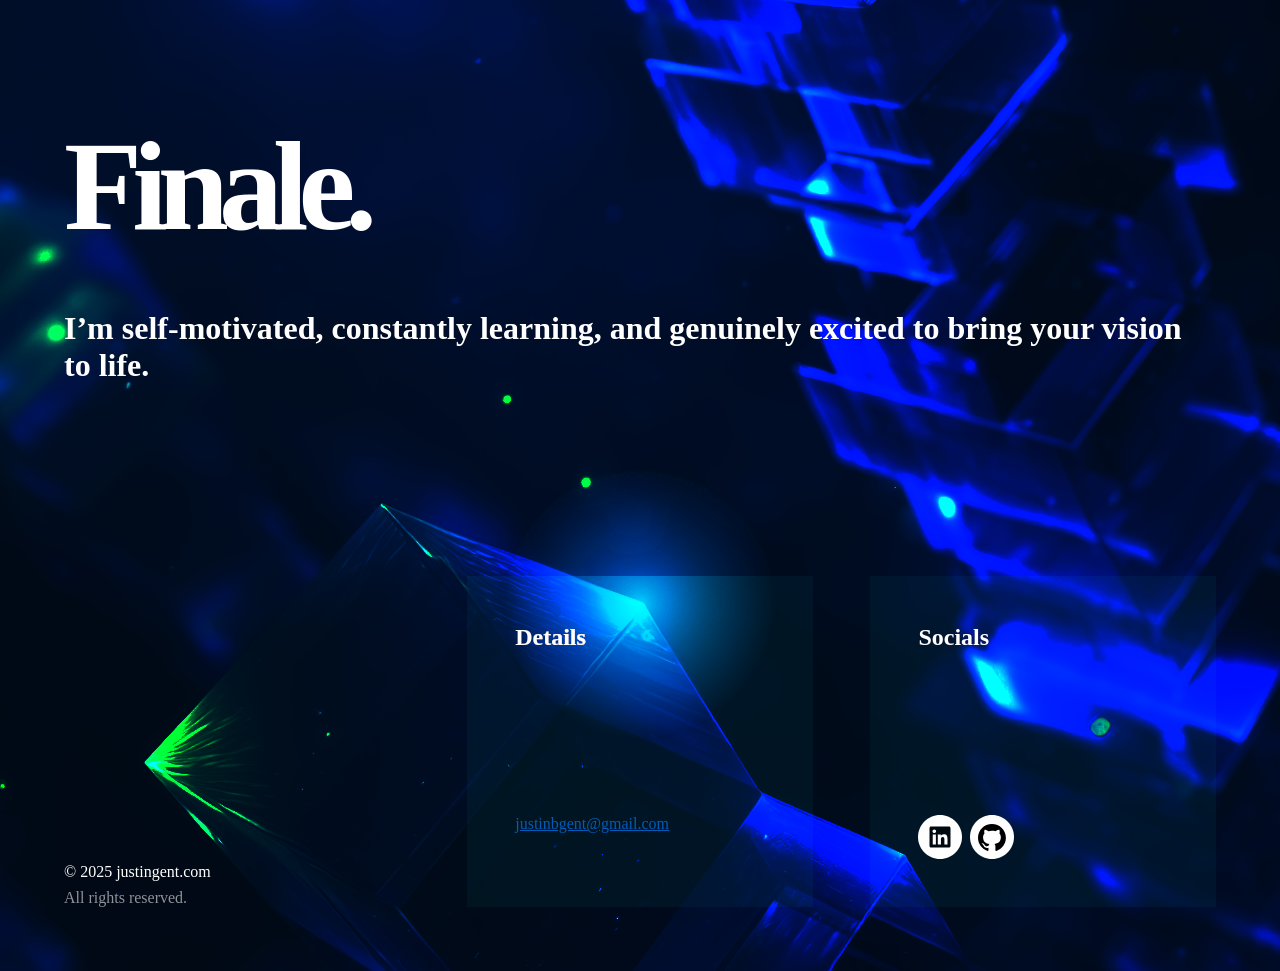
==== commit b2445d2d: "Further tidy up small screen size for finale.css" ====
--- a/html/index.html
+++ b/html/index.html
@@ -231,15 +231,15 @@
                         </div>
                         <div class="section-end">
                             <div class="role">
-                                <h5>Role</h5>
+                                <h6>Role</h6>
                                 <p>Lead Developer</p>
                             </div>
                             <div class="tooling">
-                                <h5>Tooling</h5>
+                                <h6>Tooling</h6>
                                 <p>C#, Unity, LiteNetLib, Cursor AI, Github</p>
                             </div>
                             <div class="platforms">
-                                <h5>Platforms</h5>
+                                <h6>Platforms</h6>
                                 <p>PC, Mobile (maybe)</p>
                             </div>
                         </div>
@@ -274,15 +274,15 @@
                         </div>
                         <div class="section-end">
                             <div class="role">
-                                <h5>Role</h5>
+                                <h6>Role</h6>
                                 <p>Lead Developer</p>
                             </div>
                             <div class="tooling">
-                                <h5>Tooling</h5>
+                                <h6>Tooling</h6>
                                 <p>C#, Unity, VS Code, Github</p>
                             </div>
                             <div class="platforms">
-                                <h5>Platforms</h5>
+                                <h6>Platforms</h6>
                                 <p>Android, iOS</p>
                             </div>
                         </div>
@@ -311,15 +311,15 @@
                         </div>
                         <div class="section-end">
                             <div class="role">
-                                <h5>Role</h5>
+                                <h6>Role</h6>
                                 <p>Android Developer</p>
                             </div>
                             <div class="tooling">
-                                <h5>Tooling</h5>
+                                <h6>Tooling</h6>
                                 <p>Kotlin, Github, Room, Retrofit, Coroutines, REST</p>
                             </div>
                             <div class="platforms">
-                                <h5>Platforms</h5>
+                                <h6>Platforms</h6>
                                 <p>Android, iOS</p>
                             </div>
                         </div>
@@ -438,6 +438,7 @@
                         <a href="mailto:justinbgent@gmail.com">justinbgent@gmail.com</a>
                     </div>
                     <div id="finale-box-3">
+                        <div class="finale-box-background"></div>
                         <h5>Socials</h5>
                         <div id="socials">
                             <img src="../assets/linkedin.svg" alt="LinkedIn">
@@ -446,7 +447,6 @@
                                 <img id="github-icon" src="../assets/github.svg" alt="GitHub">
                             </div>
                         </div>
-                        <div class="finale-box-background"></div>
                     </div>
                 </div>
             </div>
--- a/css/base.css
+++ b/css/base.css
@@ -78,10 +78,16 @@
 
 h5 {
     font-family: 'Font Awesome 7 Free';
+    color: rgba(255, 255, 255, 1);
+    font-size: 1.5rem;
+    margin: 0;
+}
+
+h6 {
+    font-family: 'Font Awesome 7 Free';
     color: rgba(0, 8, 16, 1);
     font-size: 1rem;
-    margin: 0;
-    margin-bottom: 1rem;
+    margin: 0 0 1rem 0;
 }
 
 p {
--- a/css/contact.css
+++ b/css/contact.css
@@ -127,7 +127,6 @@
 
 /* Tablet */
 @media (max-width: 991px) {
-
     #contact-content {
         margin: 0 3rem;
     }
@@ -143,7 +142,60 @@
     #contact-wrapper .pixel-blocks {
         margin-top: 6.5rem;
     }
-}
-
-/* Mobile (May actually want this a bit smaller in width) */
-@media (max-width: 767px) {}+
+}
+
+@media (max-width: 890px) {
+    #contact-content {
+        margin: 0 1.5rem;
+    }
+
+    #contact-content h1 {
+        margin-top: 4rem;
+        margin-bottom: 2.25rem;
+    }
+
+    #contact-content h3 {
+        margin-top: 0;
+    }
+
+    .input-wrapper {
+        width: 100%;
+        max-width: unset;
+    }
+
+    #right-arrow-icon {
+        margin-left: auto;
+        margin-right: 1rem;
+    }
+
+    #contact-bottom {
+        flex-wrap: wrap;
+        margin-top: 2.25rem;
+        gap: 2.5rem;
+    }
+
+    #contact-bottom p {
+        width: 100%;
+        max-width: unset;
+    }
+
+    #contact-buttons {
+        width: 100%;
+        flex-wrap: wrap;
+        gap: 0.5rem;
+    }
+
+    #get-in-touch-button {
+        width: 100%;
+    }
+
+    #resume-button {
+        width: 100%;
+    }
+
+    #contact-wrapper .pixel-blocks {
+        margin-top: 4rem;
+    }
+
+}
--- a/css/finale.css
+++ b/css/finale.css
@@ -57,21 +57,12 @@
     display: flex;
     flex-direction: row;
     width: 100%;
-    height: 20rem;
+    height: fit-content;
     margin-top: 12rem;
     margin-bottom: 4rem;
     justify-content: space-between;
 }
 
-#finale-bottom h5 {
-    width: fit-content;
-    height: fit-content;
-    margin-top: 3rem;
-    margin-left: 3rem;
-    color: rgba(255, 255, 255, 1);
-    size: 1.5rem;
-}
-
 #finale-box-1,
 #finale-box-2,
 #finale-box-3 {
@@ -79,7 +70,7 @@
     display: flex;
     flex-direction: column;
     width: 30%;
-    height: 100%;
+    height: auto;
     justify-content: flex-start;
     /* align-items: flex-start; */
 }
@@ -100,6 +91,15 @@
     color: rgba(255, 255, 255, 0.56);
 }
 
+#finale-bottom h5 {
+    width: fit-content;
+    height: fit-content;
+    margin-top: 3rem;
+    margin-left: 3rem;
+    margin-bottom: 10.25rem;
+    color: rgba(255, 255, 255, 1);
+}
+
 #socials,
 #finale-box-2 a {
     position: relative;
@@ -108,7 +108,7 @@
     gap: 0.5rem;
     width: fit-content;
     height: fit-content;
-    margin-top: auto;
+    margin-top: 0;
     margin-bottom: 3rem;
     margin-left: 3rem;
     color: rgba(0, 92, 183, 1);
@@ -153,7 +153,6 @@
 
 /* Tablet */
 @media (max-width: 991px) {
-
     #finale-content {
         width: calc(100% - 6rem);
     }
@@ -177,7 +176,47 @@
         margin-bottom: 2.5rem;
         margin-left: 2.5rem;
     }
+
 }
 
 /* Mobile (May actually want this a bit smaller in width) */
-@media (max-width: 767px) {}+@media (max-width: 890px) {
+    #finale-content {
+        width: calc(100% - 3rem);
+    }
+
+    #finale-content h1 {
+        margin-top: 4rem;
+    }
+
+    #finale-content h3 {
+        margin-top: 2.25rem;
+    }
+
+    #finale-bottom {
+        flex-direction: column;
+        gap: 1.5rem;
+        margin-top: 4rem;
+        margin-bottom: 1.5rem;
+    }
+
+    #finale-box-1,
+    #finale-box-2,
+    #finale-box-3 {
+        width: 100%;
+        height: fit-content;
+    }
+
+    #finale-bottom h5 {
+        margin-top: 2.25rem;
+        margin-left: 2.25rem;
+        margin-bottom: 2rem;
+    }
+
+    #socials,
+    #finale-box-2 a {
+        margin-bottom: 2.25rem;
+        margin-left: 2.25rem;
+    }
+
+}
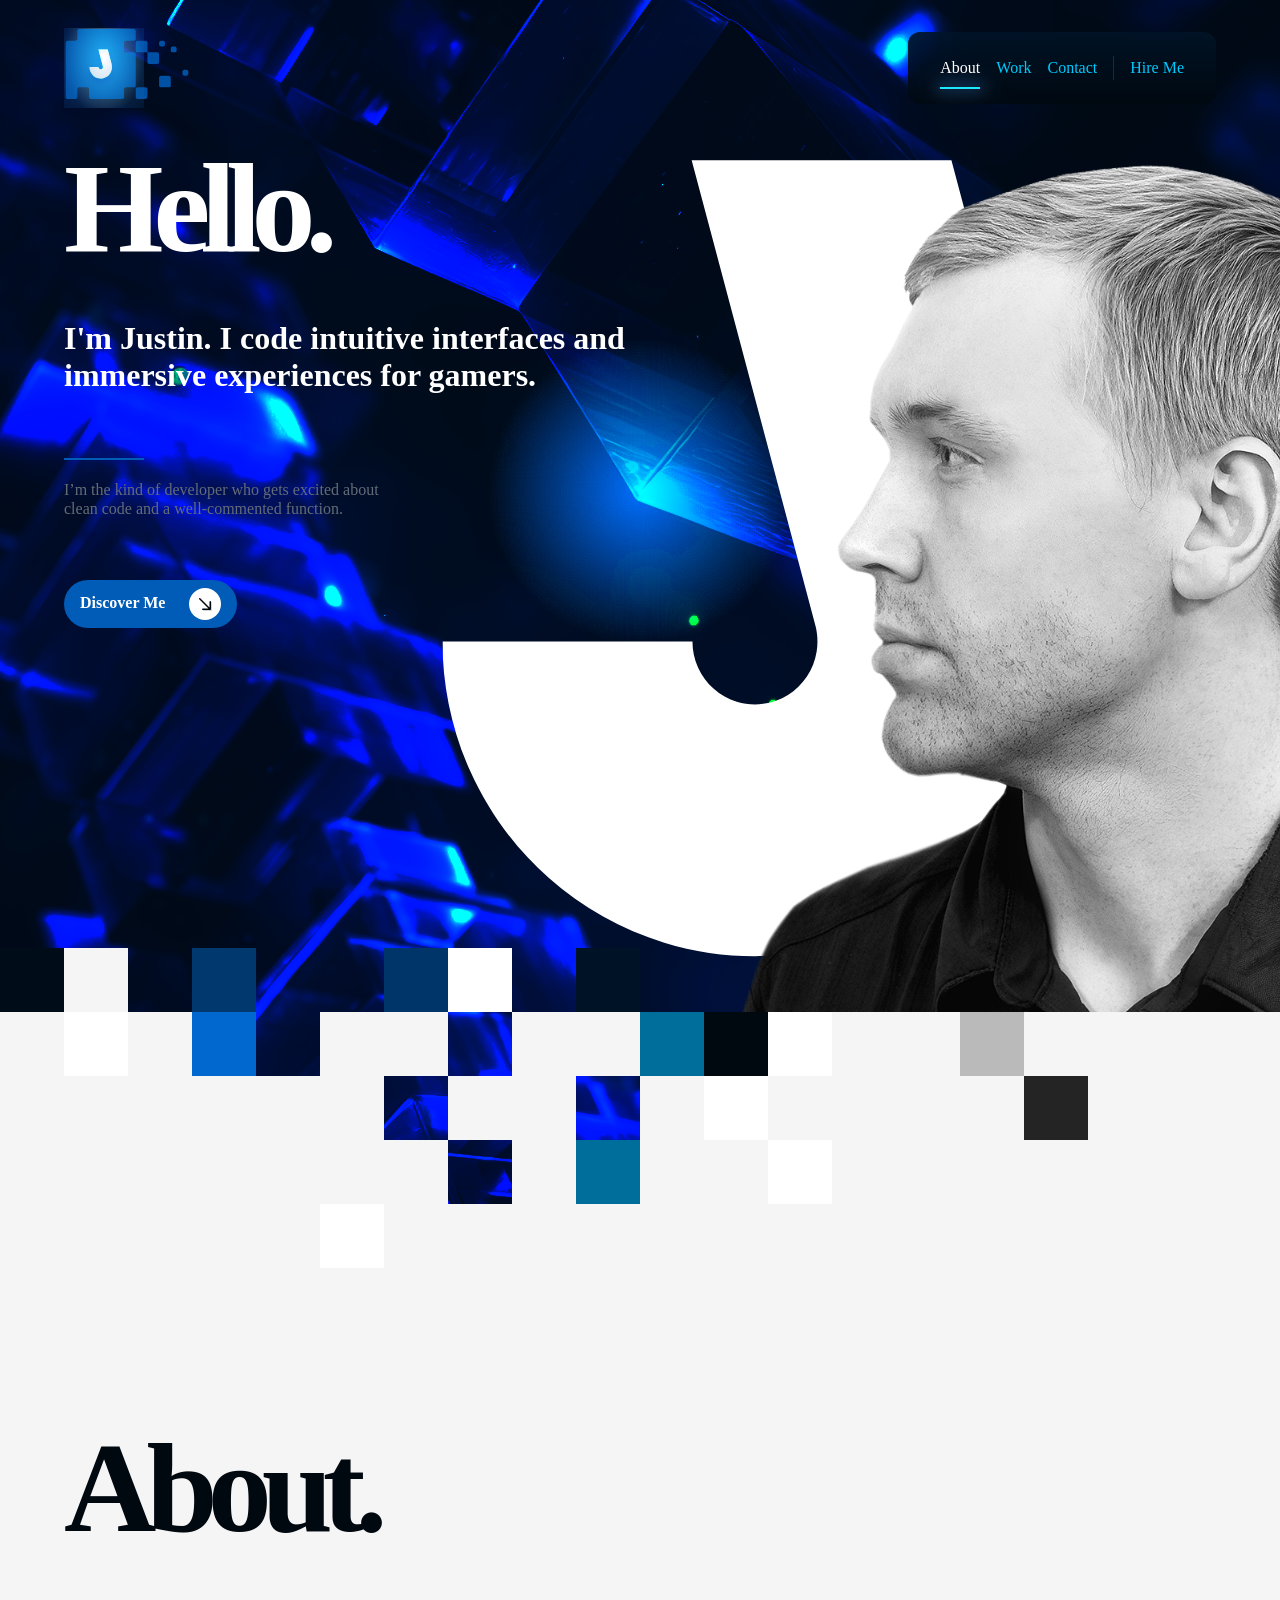
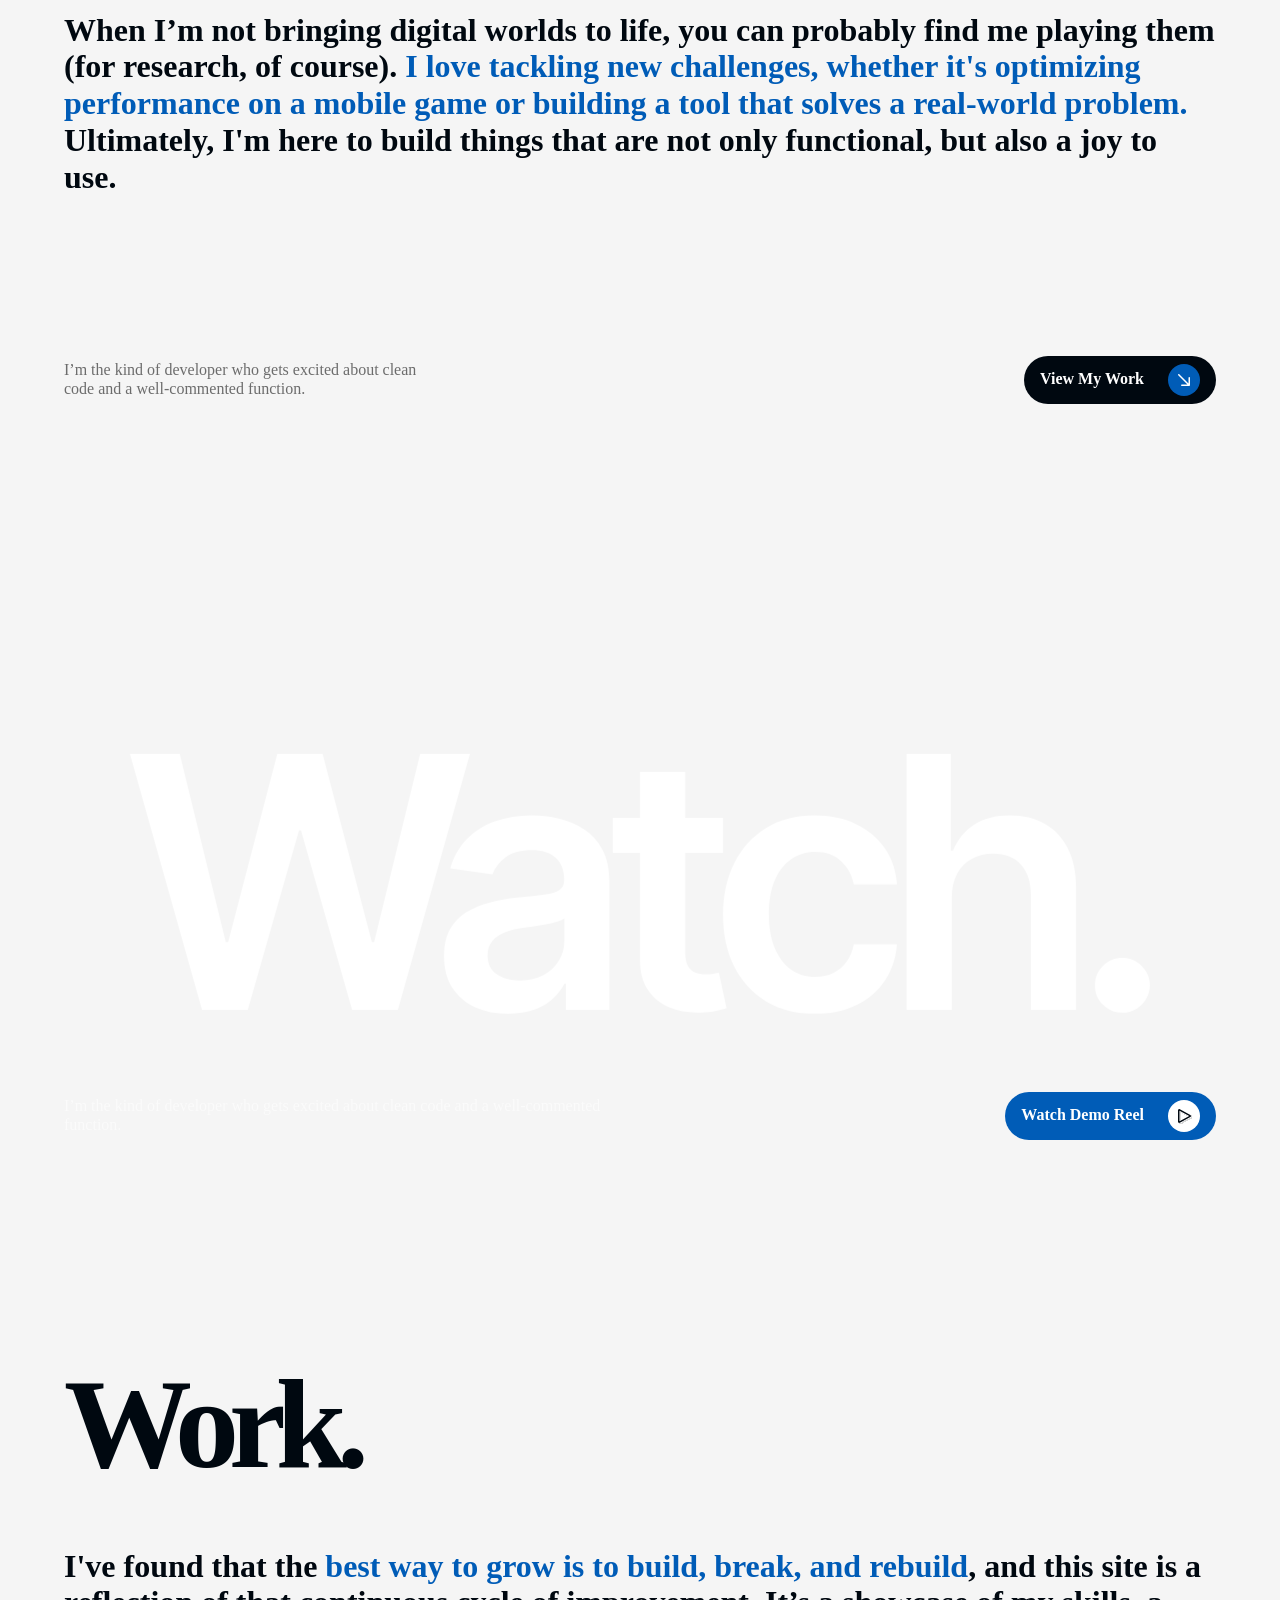
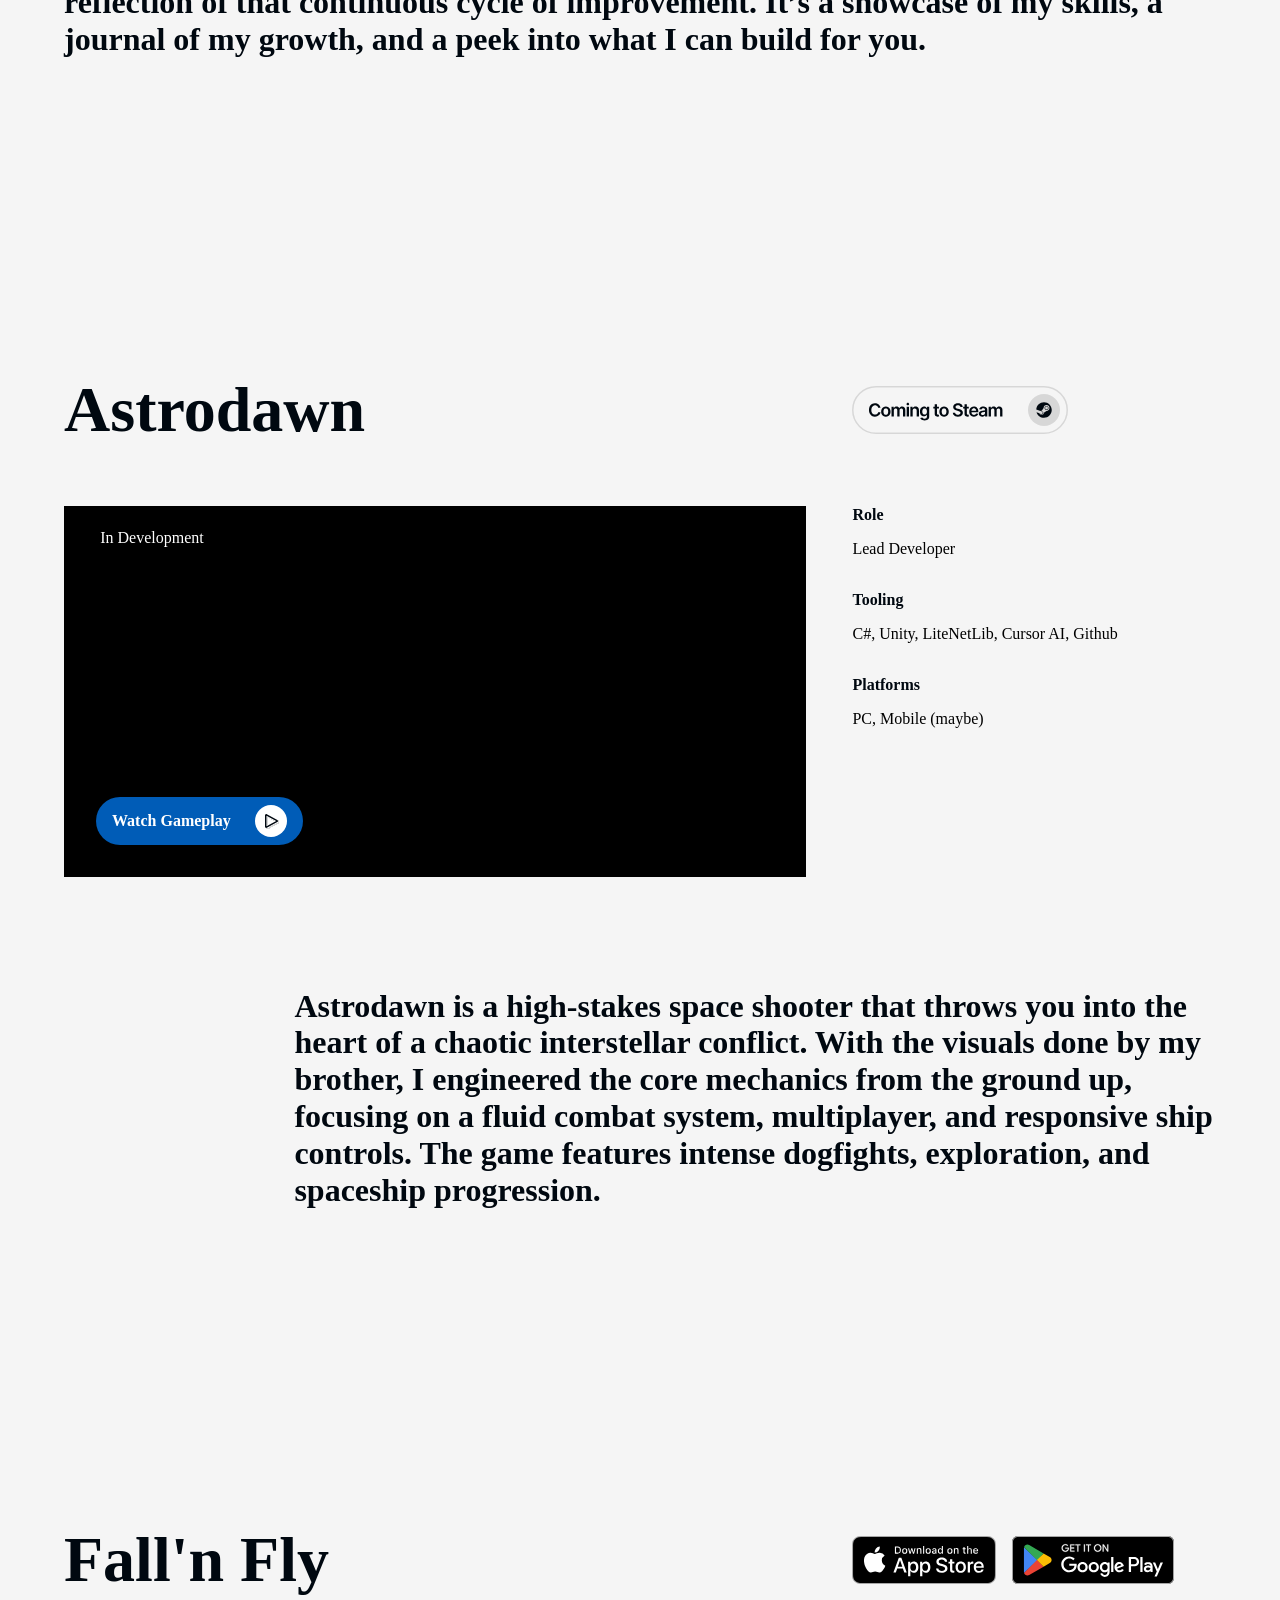
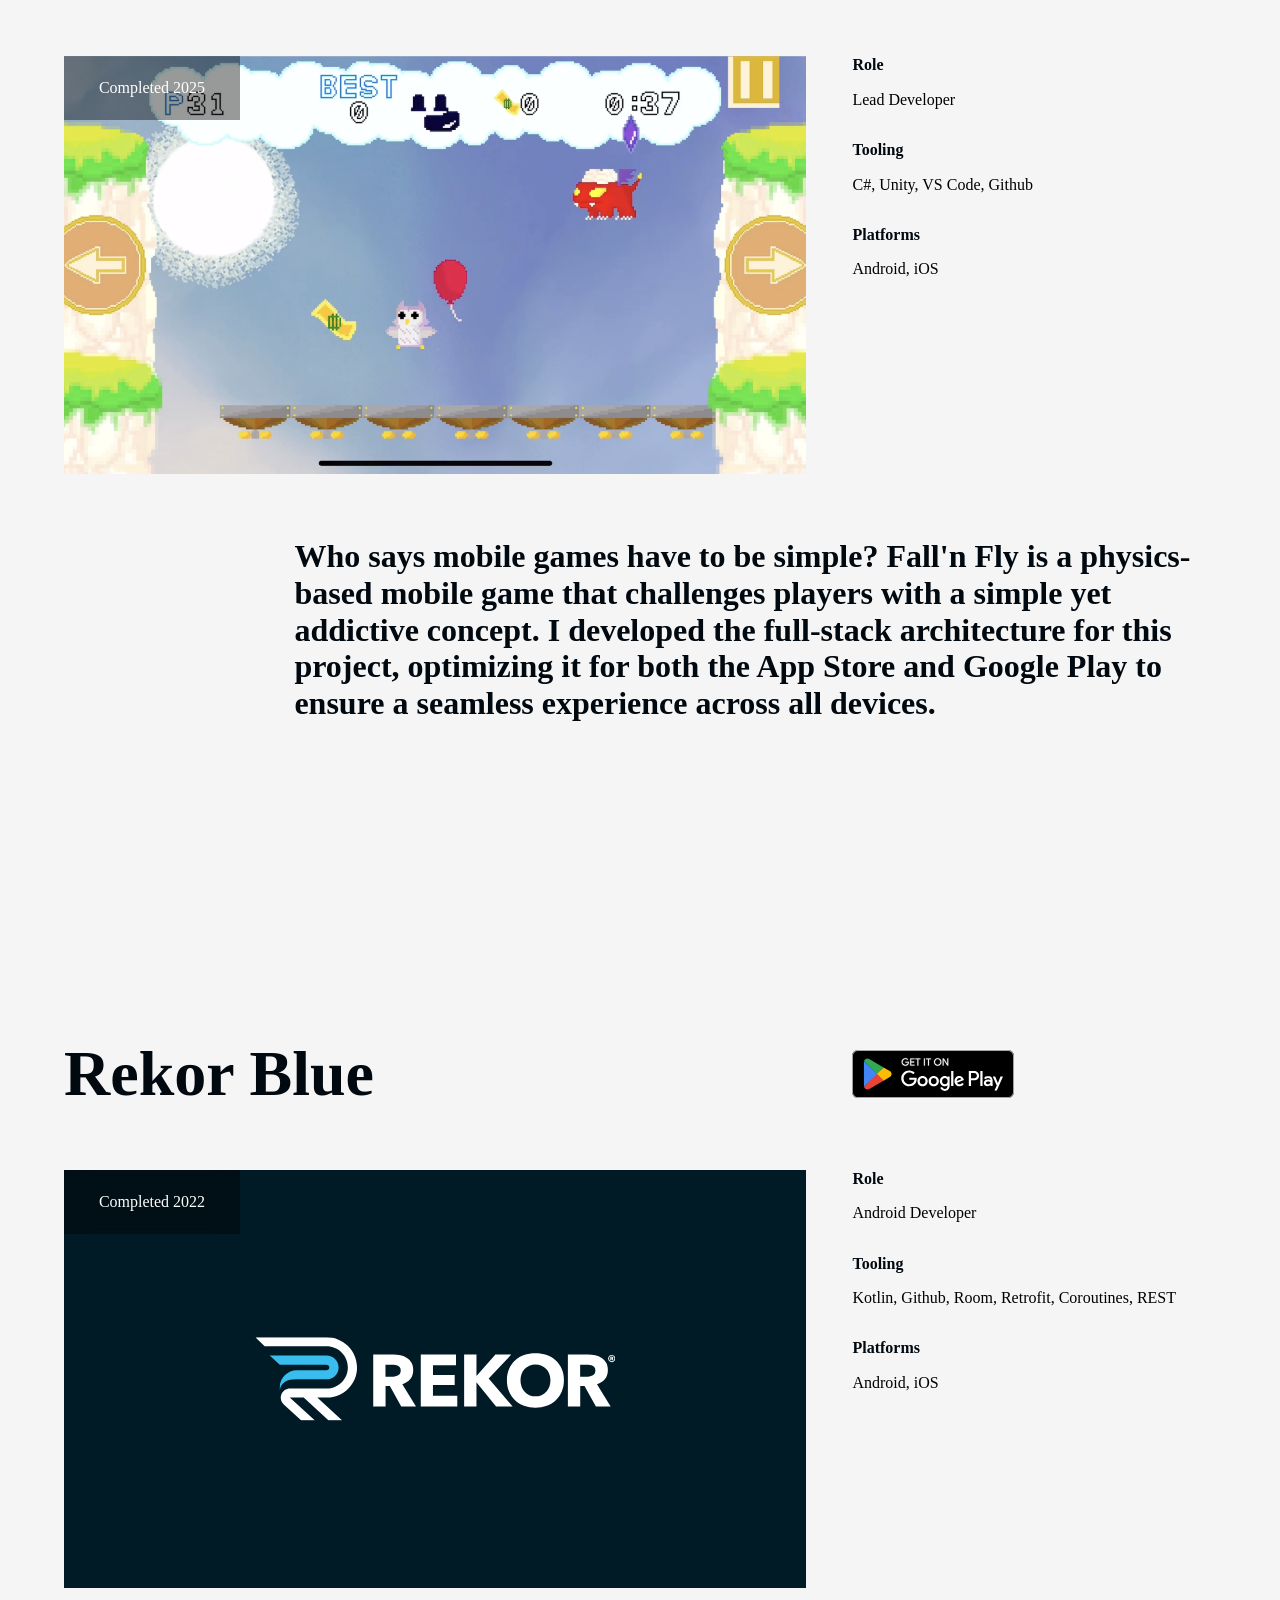
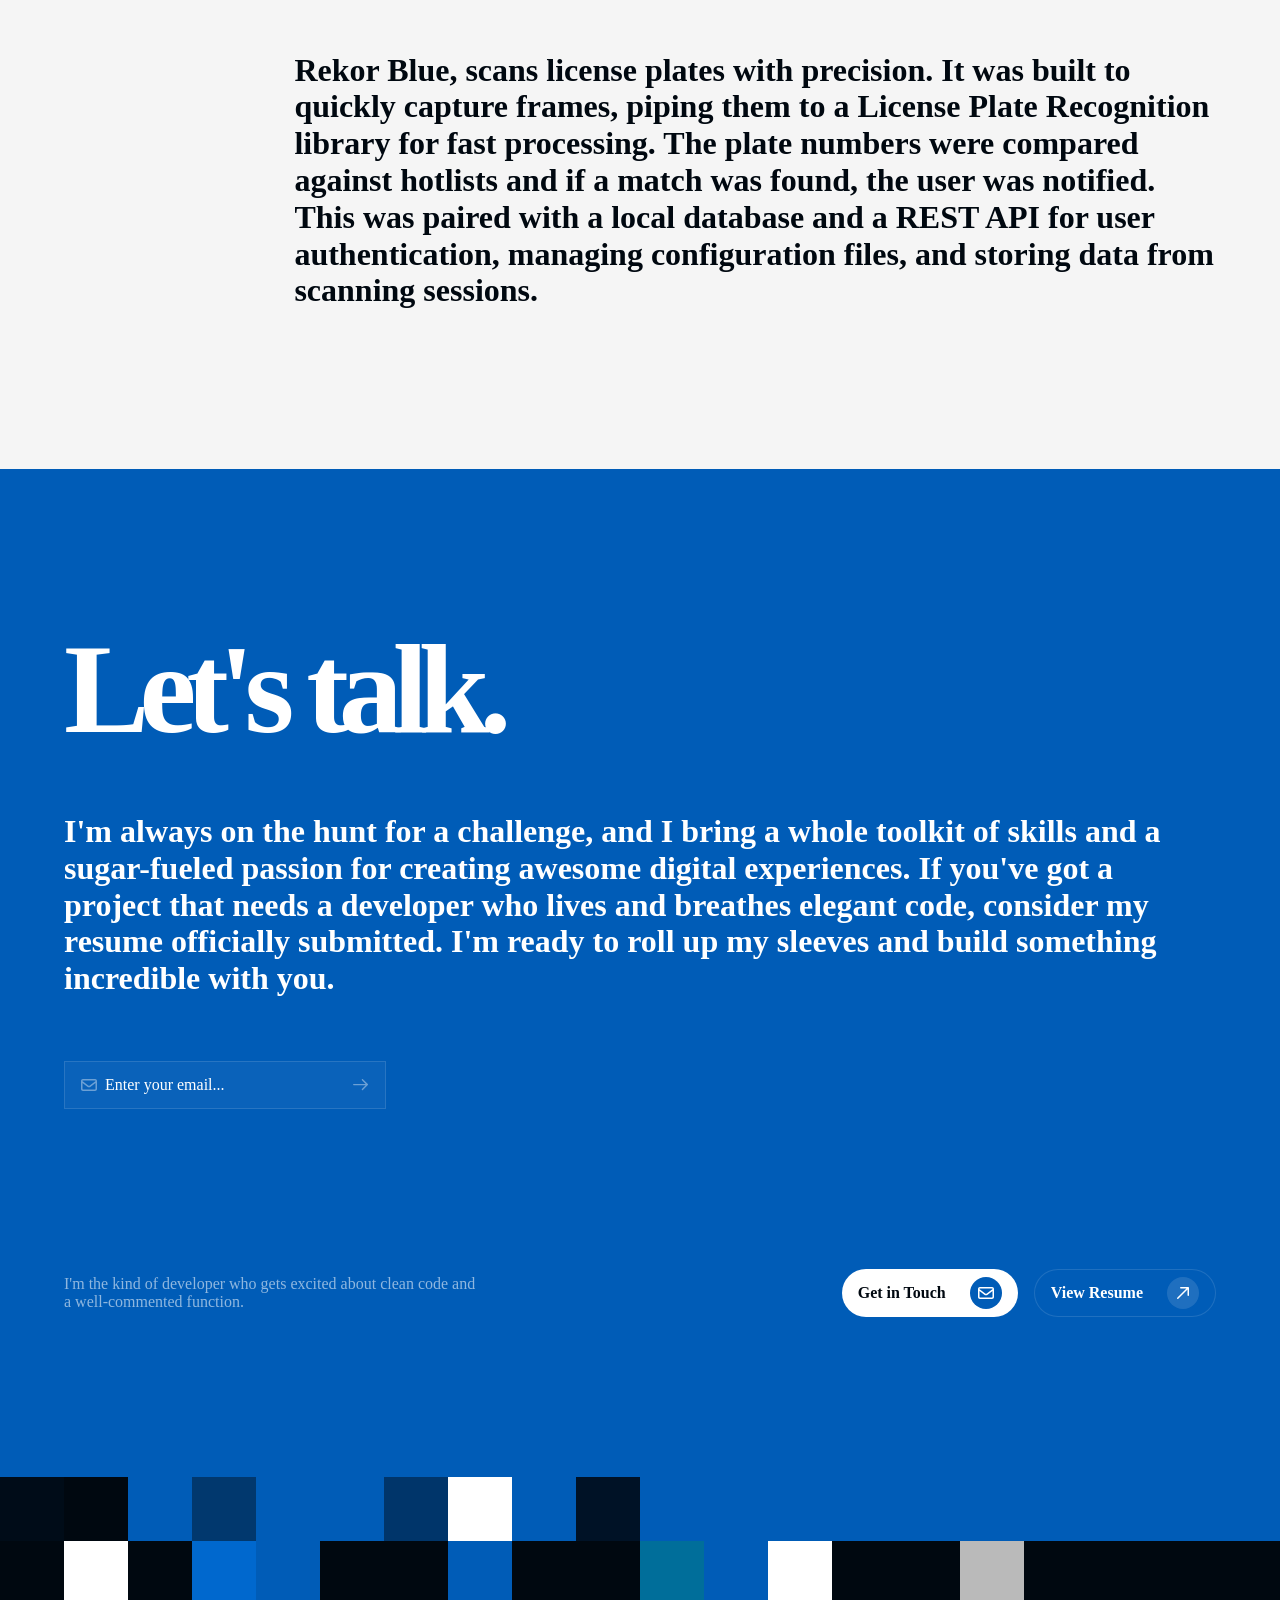
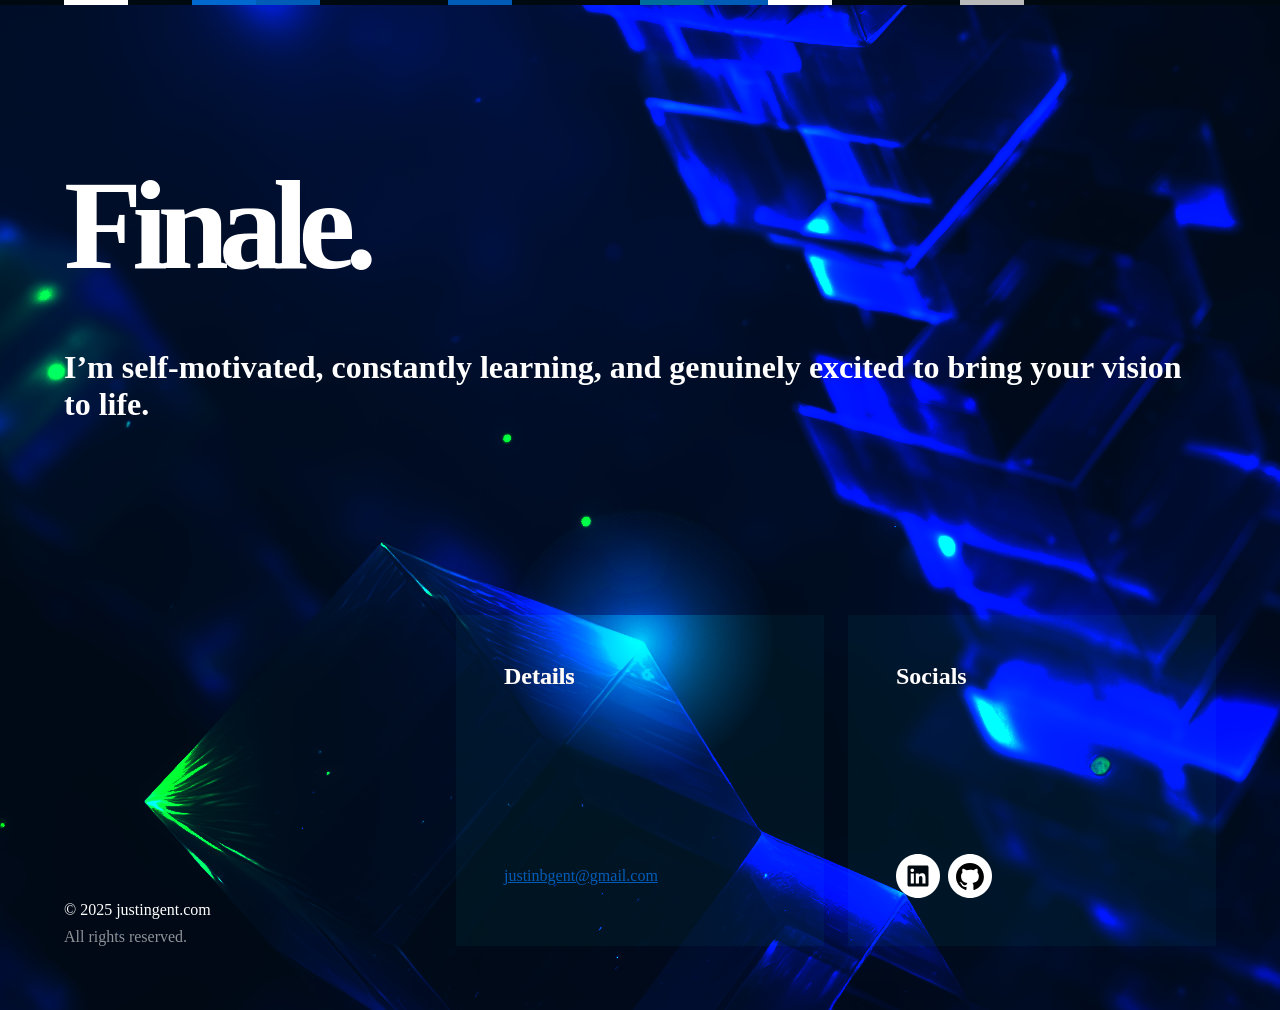
==== commit 7ae6d0f3: "Switch a few css properties over to grid in work.css" ====
--- a/html/index.html
+++ b/html/index.html
@@ -214,10 +214,8 @@
                         a showcase of my skills, a journal of my growth, and a peek into what I can build for you.</h3>
                 </div>
                 <div class="work-section">
-                    <div class="section-header">
-                        <h2>Astrodawn</h2>
-                        <img id="steam-button" src="../assets/steam_button.svg" alt="Steam Button">
-                    </div>
+                    <h2>Astrodawn</h2>
+                    <img id="steam-button" src="../assets/steam_button.svg" alt="Steam Button">
                     <div class="section-focus">
                         <div class="section-start">
                             <div id="work-video-wrapper">
@@ -252,14 +250,12 @@
                     </div>
                 </div>
                 <div class="work-section">
-                    <div class="section-header">
-                        <h2>Fall'n Fly</h2>
-                        <div class="mobile-store-buttons">
-                            <img src="../assets/ios_app_store.svg" alt="App Store"
-                                href="https://apps.apple.com/us/app/falln-fly/id6740153691">
-                            <img src="../assets/play_store.svg" alt="Google Play"
-                                href="https://play.google.com/store/apps/details?id=fallnfly.megalith">
-                        </div>
+                    <h2>Fall'n Fly</h2>
+                    <div class="mobile-store-buttons">
+                        <img src="../assets/ios_app_store.svg" alt="App Store"
+                            href="https://apps.apple.com/us/app/falln-fly/id6740153691">
+                        <img src="../assets/play_store.svg" alt="Google Play"
+                            href="https://play.google.com/store/apps/details?id=fallnfly.megalith">
                     </div>
                     <div class="section-focus">
                         <div class="section-start">
@@ -295,12 +291,10 @@
                     </div>
                 </div>
                 <div class="work-section">
-                    <div class="section-header">
-                        <h2>Rekor Blue</h2>
-                        <div class="mobile-store-buttons">
-                            <img src="../assets/play_store.svg" alt="Google Play"
-                                href="https://play.google.com/store/apps/details?id=ai.rekor.rekorblue">
-                        </div>
+                    <h2>Rekor Blue</h2>
+                    <div class="mobile-store-buttons">
+                        <img src="../assets/play_store.svg" alt="Google Play"
+                            href="https://play.google.com/store/apps/details?id=ai.rekor.rekorblue">
                     </div>
                     <div class="section-focus">
                         <div class="section-start">
--- a/css/work.css
+++ b/css/work.css
@@ -11,10 +11,6 @@
 #work-wrapper h1 {
     margin-top: 10rem;
     margin-bottom: 4rem;
-    color: rgba(0, 8, 16, 1);
-}
-
-#work-wrapper h2 {
     color: rgba(0, 8, 16, 1);
 }
 
@@ -46,58 +42,78 @@
 
 .work-section {
     position: relative;
-    display: flex;
-    flex-direction: column;
-    width: 100%;
-    height: fit-content;
+    display: grid;
+    grid-template-rows: min-content 4rem max-content 4rem 0rem 0rem max-content;
+    grid-template-columns: 1fr calc(26% + 4rem);
+    width: 100%;
+    height: fit-content;
+    margin-top: 10rem;
     margin-bottom: 10rem;
 }
 
-.section-header {
+.work-section h2 {
+    position: relative;
+    grid-row: 1;
+    grid-column: 1 / 2;
+    width: max-content;
+    height: fit-content;
+    align-items: center;
+    color: rgba(0, 8, 16, 1);
+}
+
+.mobile-store-buttons {
     position: relative;
     display: flex;
     flex-direction: row;
-    width: 100%;
-    height: fit-content;
-    margin-top: 10rem;
-    margin-bottom: 4rem;
-    align-items: center;
-}
-
-#steam-button {
-    position: absolute;
+    width: fit-content;
+    height: fit-content;
+    grid-row: 1;
+    grid-column: 2 / 3;
+    gap: 1rem;
+    align-self: center;
+}
+
+.mobile-store-buttons img {
+    position: relative;
     width: auto;
     height: 3rem;
-    top: 0;
-    bottom: 0;
-    right: 0;
-    margin: auto 0;
+    object-fit: fill;
+}
+
+#steam-button {
+    position: relative;
+    width: auto;
+    height: 3rem;
+    grid-row: 1;
+    grid-column: 2 / 3;
+    /* justify-self: end; */
+    align-self: center;
 }
 
 .work-description {
-    position: relative;
-    display: flex;
-    flex-direction: column;
+    grid-row: 7;
+    grid-column: 1 / 3;
+    position: relative;
     width: 80%;
     height: fit-content;
-    margin-top: 4rem;
-    margin-left: auto;
-    margin-right: 0;
+    justify-self: end;
 }
 
 .section-focus {
     position: relative;
+    width: 100%;
+    height: auto;
+    grid-row: 3;
+    grid-column: 1 / 3;
     display: flex;
     flex-direction: row;
-    width: 100%;
-    height: auto;
 }
 
 .section-start {
     position: relative;
     display: flex;
     flex-direction: column;
-    width: calc(68% - 4rem);
+    width: calc(70% - 4rem);
     height: auto;
     aspect-ratio: 16/9;
     overflow: hidden;
@@ -108,7 +124,7 @@
     display: flex;
     flex-direction: column;
     align-items: flex-start;
-    width: calc(28% + 4rem);
+    width: calc(26% + 4rem);
     height: fit-content;
     margin-left: 4%;
 }
@@ -126,26 +142,6 @@
     align-items: flex-start;
     width: 100%;
     height: fit-content;
-}
-
-.mobile-store-buttons {
-    position: absolute;
-    display: flex;
-    flex-direction: row;
-    width: auto;
-    height: fit-content;
-    top: 0;
-    right: 0;
-    bottom: 0;
-    margin: auto 0;
-    gap: 1rem;
-}
-
-.mobile-store-buttons img {
-    position: relative;
-    width: auto;
-    height: 3rem;
-    object-fit: fill;
 }
 
 #work-video-wrapper {
@@ -252,11 +248,13 @@
     }
 
     .work-section {
+        margin-top: 6.5rem;
         margin-bottom: 6.5rem;
     }
 
-    .section-header {
-        margin-top: 6.5rem;
+    .mobile-store-buttons,
+    #steam-button {
+        justify-self: end;
     }
 
     .section-focus {
@@ -309,7 +307,6 @@
         flex-direction: column;
         width: 100%;
         height: fit-content;
-        margin-top: 3rem;
         margin-left: 0;
         margin-right: 0;
     }
@@ -331,22 +328,34 @@
     }
 
     .work-section {
+        grid-template-rows: min-content 2.25rem max-content 2.25rem min-content 2.25rem max-content;
+        grid-template-columns: 1fr;
+        margin-top: 4rem;
         margin-bottom: 4rem;
     }
 
-    .section-header {
-        margin-top: 4rem;
-        margin-bottom: 0;
-    }
-
-    .section-focus {
-        margin: 2.25rem 0;
+    .mobile-store-buttons,
+    #steam-button {
+        grid-row: 5;
+        grid-column: 1 / 2;
+        justify-self: start;
+    }
+
+    .section-focus,
+    .work-description {
+        grid-column: 1;
     }
 
     .section-start {
         width: 100%;
         height: fit-content;
         aspect-ratio: unset;
+    }
+
+    .section-end {
+        flex-wrap: wrap;
+        margin-top: 2.25rem;
+        gap: 1.5rem;
     }
 
     /* #work-si-video,
@@ -359,14 +368,4 @@
     #work-si-video {
         aspect-ratio: 3/4;
     }
-
-    .section-end {
-        flex-wrap: wrap;
-        margin-top: 2.25rem;
-        gap: 1.5rem;
-    }
-
-    .work-description {
-        margin-top: 2.25rem;
-    }
 }
--- a/css/finale.css
+++ b/css/finale.css
@@ -1,7 +1,7 @@
 #finale-wrapper {
     position: relative;
-    display: flex;
-    flex-direction: column;
+    display: grid;
+    grid-template-columns: 1fr;
     width: 100%;
     height: fit-content;
     background-color: rgba(0, 8, 16, 1);
@@ -35,13 +35,12 @@
 
 #finale-content {
     position: relative;
-    display: flex;
-    flex-direction: column;
+    display: grid;
+    grid-template-columns: 1fr;
     width: calc(100% - 8rem);
     height: fit-content;
     margin: 0 auto;
-    justify-content: center;
-    align-items: left;
+    justify-items: start;
 }
 
 #finale-content h1 {
@@ -54,25 +53,24 @@
 
 #finale-bottom {
     position: relative;
-    display: flex;
-    flex-direction: row;
+    display: grid;
+    grid-template-columns: repeat(3, 1fr);
+    gap: 1.5rem;
     width: 100%;
     height: fit-content;
     margin-top: 12rem;
     margin-bottom: 4rem;
-    justify-content: space-between;
 }
 
 #finale-box-1,
 #finale-box-2,
 #finale-box-3 {
     position: relative;
-    display: flex;
-    flex-direction: column;
-    width: 30%;
+    display: grid;
+    grid-template-columns: 1fr;
+    width: 100%;
     height: auto;
-    justify-content: flex-start;
-    /* align-items: flex-start; */
+    justify-items: start;
 }
 
 #legal-info {
@@ -103,8 +101,9 @@
 #socials,
 #finale-box-2 a {
     position: relative;
-    display: flex;
-    flex-direction: row;
+    display: grid;
+    grid-template-columns: repeat(auto-fill, auto);
+    grid-auto-flow: column;
     gap: 0.5rem;
     width: fit-content;
     height: fit-content;
@@ -194,19 +193,35 @@
     }
 
     #finale-bottom {
-        flex-direction: column;
-        gap: 1.5rem;
+        grid-template-columns: 1fr;
         margin-top: 4rem;
         margin-bottom: 1.5rem;
     }
 
-    #finale-box-1,
+    #finale-box-1 {
+        order: 2;
+        width: 100%;
+        height: fit-content;
+    }
+
     #finale-box-2,
     #finale-box-3 {
         width: 100%;
         height: fit-content;
     }
 
+    #finale-box-2 {
+        order: 0;
+    }
+
+    #finale-box-3 {
+        order: 1;
+    }
+
+    #legal-info {
+        margin-top: 1.5rem;
+    }
+
     #finale-bottom h5 {
         margin-top: 2.25rem;
         margin-left: 2.25rem;
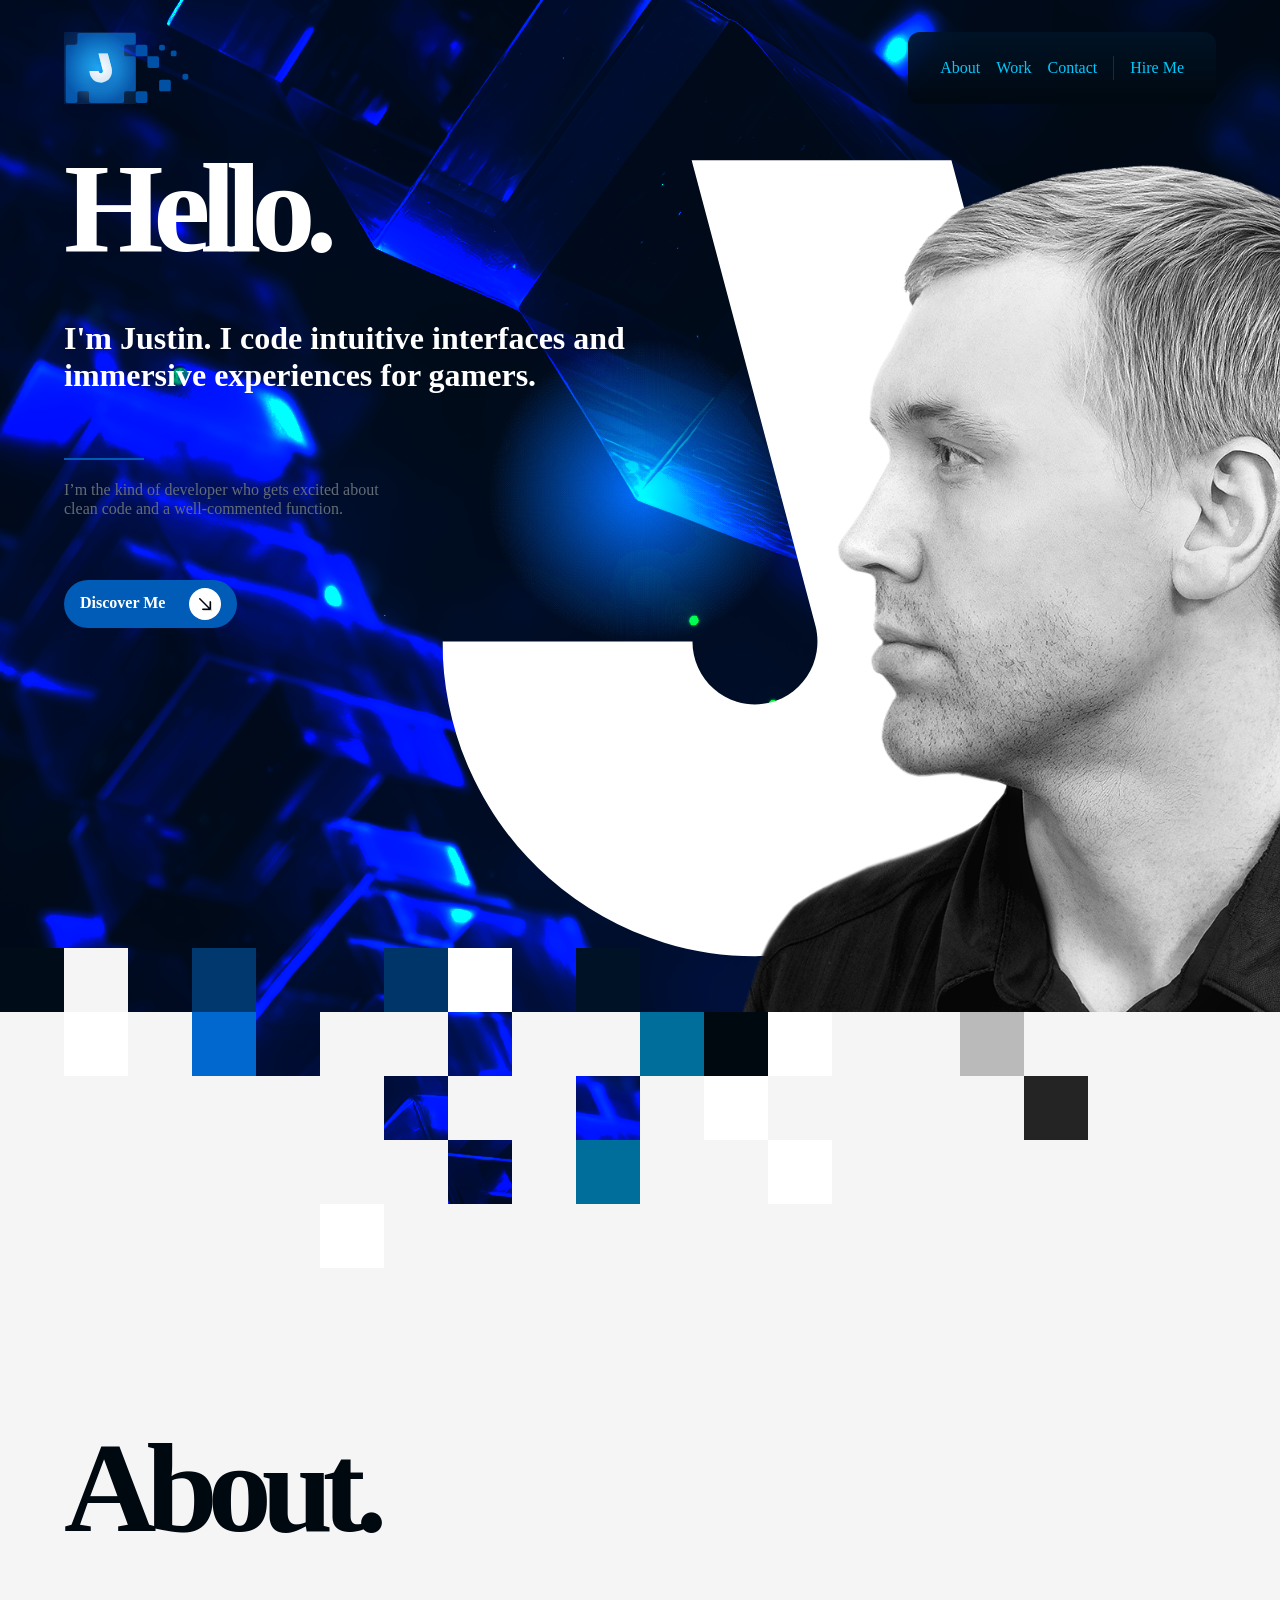
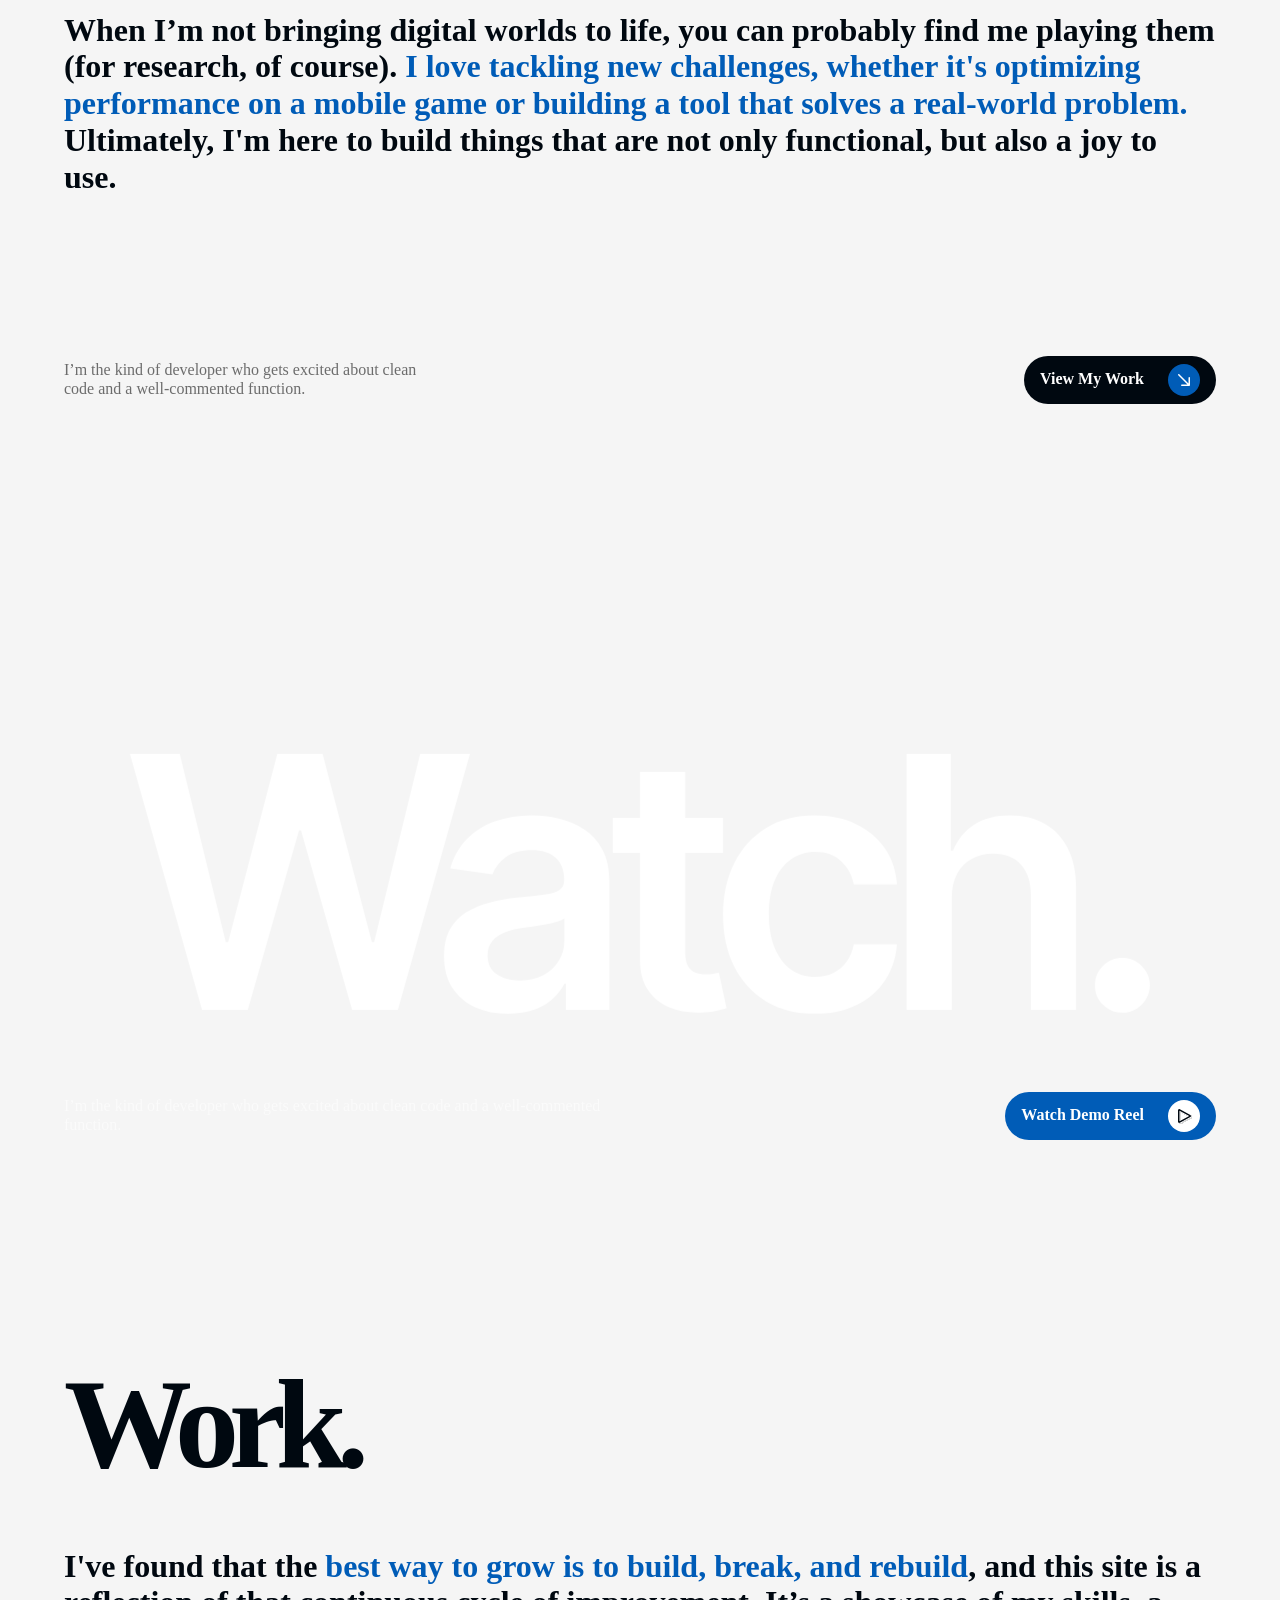
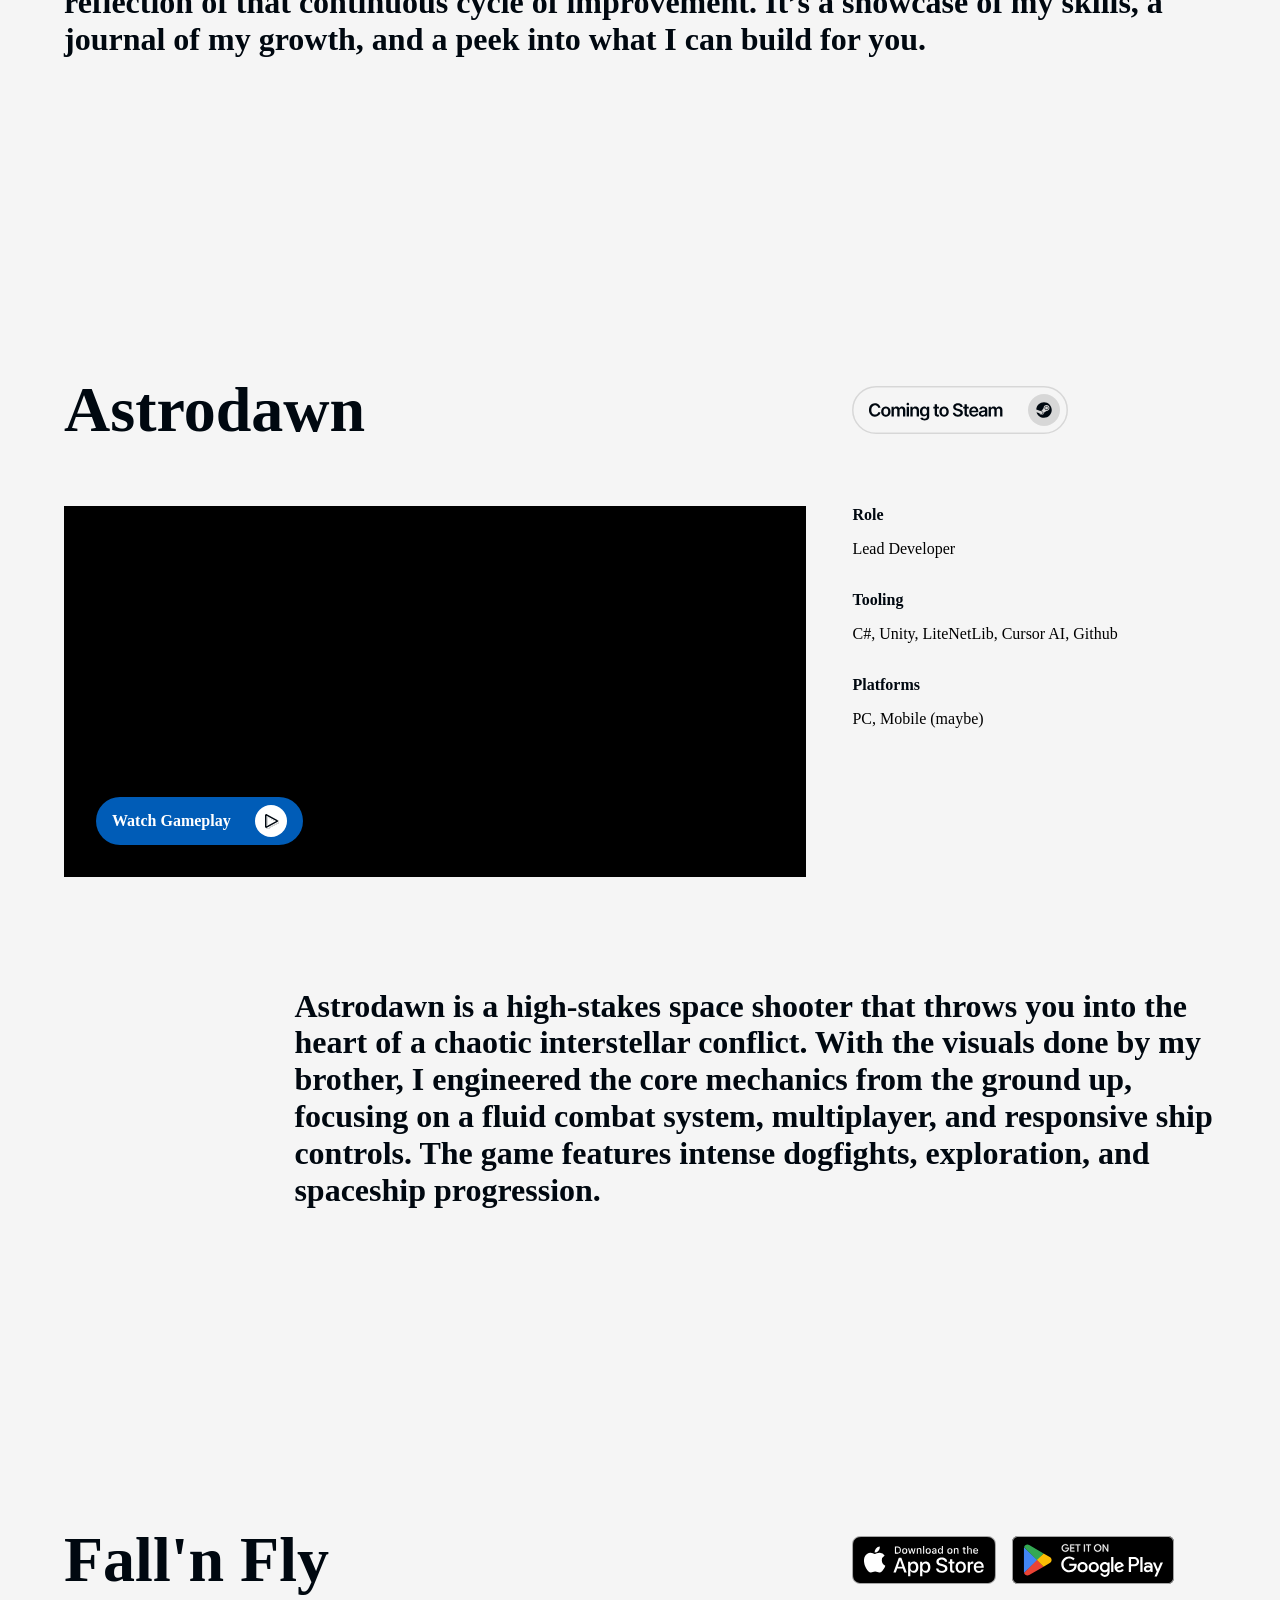
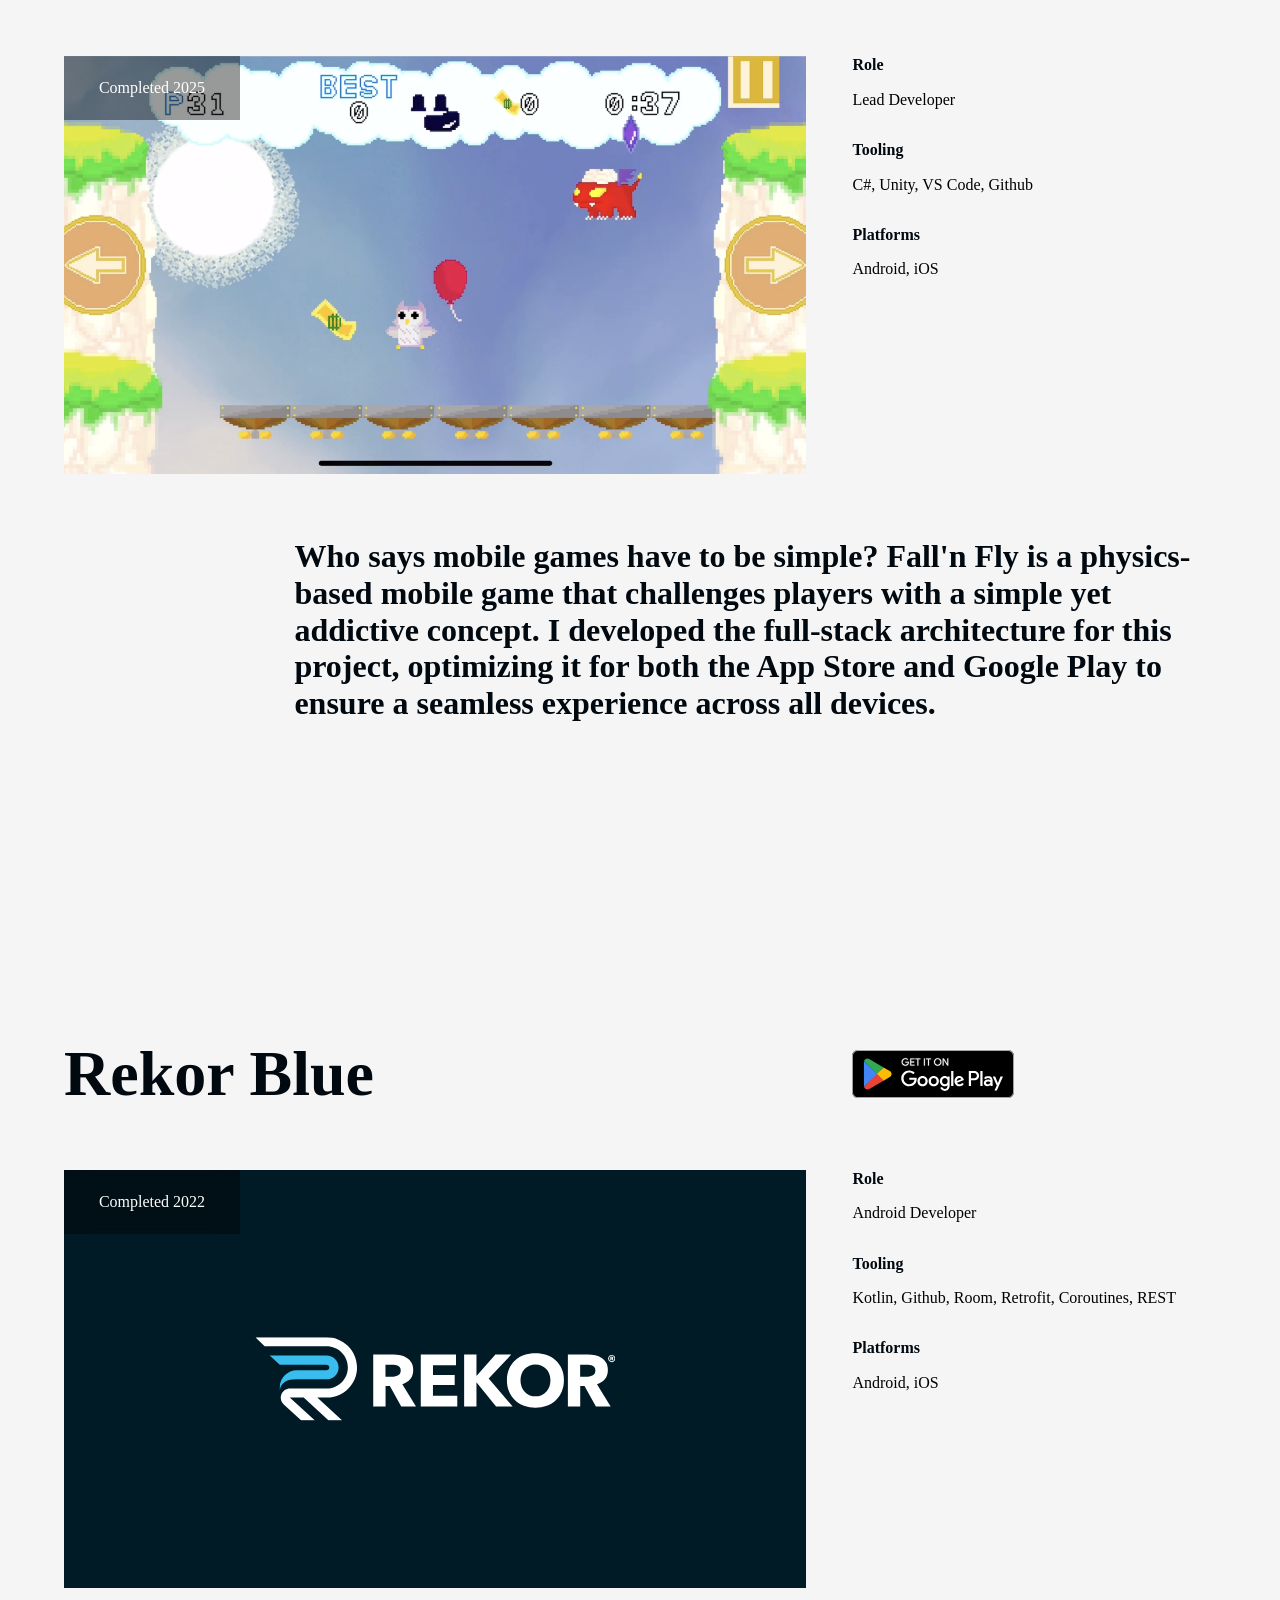
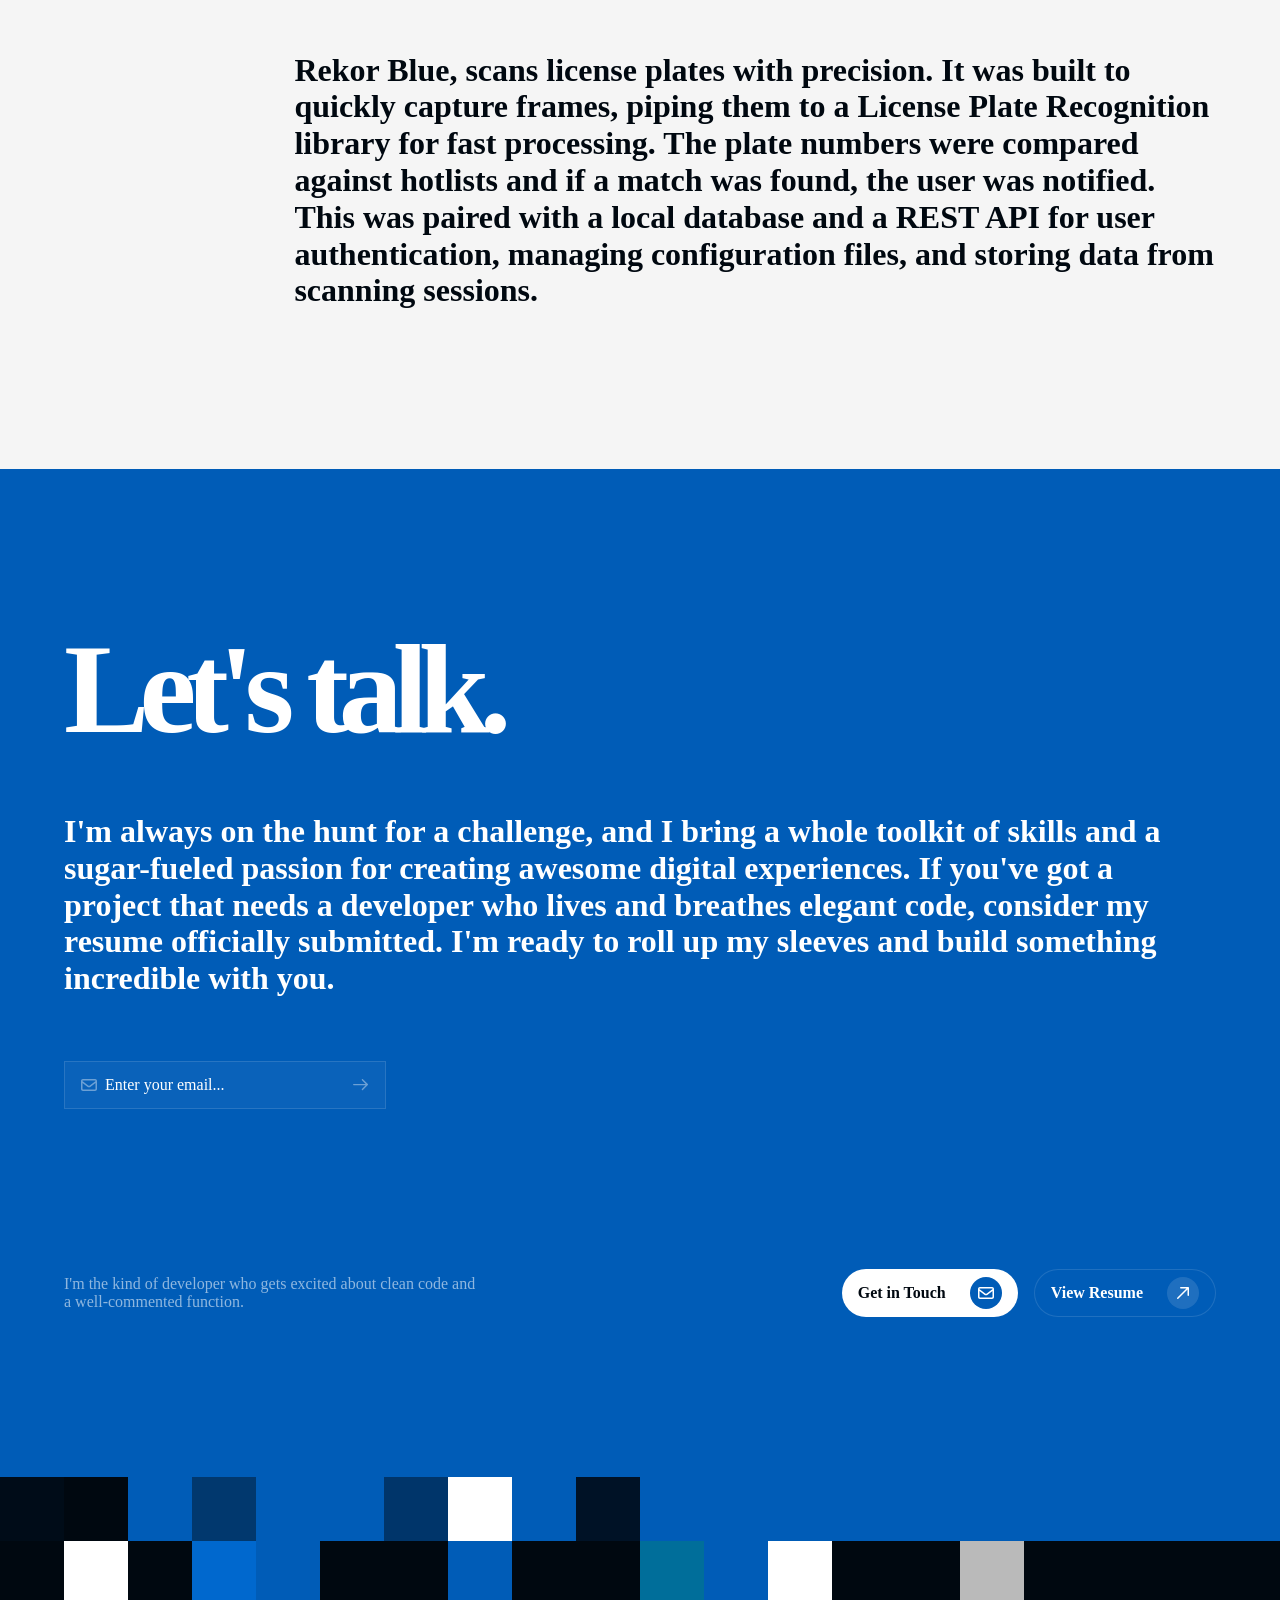
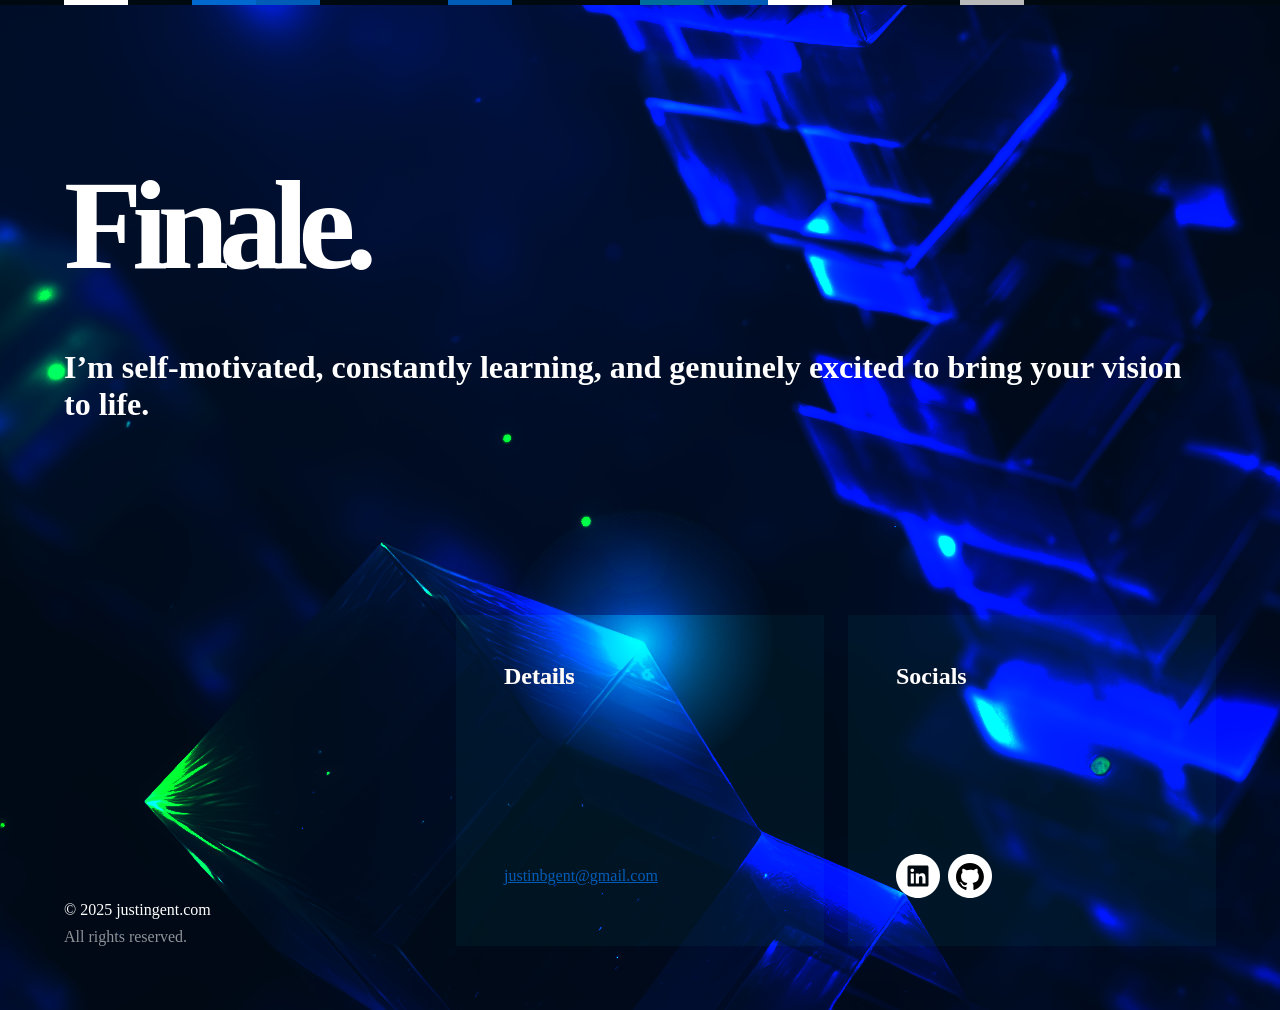
==== commit bcb5ced7: "Adjust navigation.css and logo.css as well as a few changes in index.html" ====
--- a/html/index.html
+++ b/html/index.html
@@ -30,11 +30,16 @@
                 <div id="gradient-overlay"></div>
             </div>
             <div id="navigation-items">
-                <a href="#about-wrapper" class="active">About</a>
-                <a href="#work-wrapper">Work</a>
-                <a href="#contact-wrapper">Contact</a>
-                <div id="divider-nav"></div>
-                <a href="#finale-wrapper">Hire Me</a>
+                <div id="nav-hideable-items">
+                    <a id="about-nav" href="#about-wrapper">About</a>
+                    <a id="work-nav" href="#work-wrapper">Work</a>
+                    <a id="contact-nav" href="#contact-wrapper">Contact</a>
+                </div>
+                <div id="nav-visible-items">
+                    <div id="divider-nav"></div>
+                    <a id="hire-me-nav" href="#finale-wrapper">Hire Me</a>
+                    <img id="nav-menu-button" src="../assets/sandwich_padded.svg" alt="Menu Button">
+                </div>
             </div>
         </div>
 
--- a/css/logo.css
+++ b/css/logo.css
@@ -1,33 +1,32 @@
-/* css blend modes, have to get the layering right
-search this for how it works. Radial gradient is inside div and parent does
-this is called mix/blend mode (not multiply, add, some other blend mode)
-will have to play with z indexes */
-
 #logo {
     position: relative;
-    display: grid;
-    width: 140px;
-    height: 80px;
-    top: 0;
-    left: 0;
+    display: flex;
+    width: auto;
+    height: 100%;
+    aspect-ratio: 7/4;
     z-index: 1;
-    overflow: hidden;
 }
 
 #logo-img {
-    grid-area: 1 / 1;
+    position: absolute;
+    top: 0;
+    left: 0;
     width: auto;
-    height: 72px;
+    height: 100%;
     z-index: 2;
     background-color: transparent;
+    object-fit: contain;
 }
 
 #gradient-overlay {
-    grid-area: 1 / 1;
-    width: 57%;
-    height: 146%;
-    background: radial-gradient(50% 50% at 50% 25%, #717171 0%, rgba(0, 0, 0, 0) 100%);
-    backdrop-filter: blur(32px);
+    position: absolute;
+    top: 0;
+    left: 0;
+    width: auto;
+    height: 100%;
+    aspect-ratio: 1;
+    background: radial-gradient(50% 50% at 50% 50%, #717171 0%, rgba(0, 0, 0, 0) 100%);
+    backdrop-filter: blur(2rem);
     mix-blend-mode: color-dodge;
     z-index: 300;
     pointer-events: none;
--- a/css/navigation.css
+++ b/css/navigation.css
@@ -9,9 +9,8 @@
     margin-top: 2rem;
     padding-left: 4rem;
     padding-right: 4rem;
-    align-items: center;
     justify-content: space-between;
-    align-items: center;
+    align-items: start;
     z-index: 600;
 }
 
@@ -47,14 +46,11 @@
     position: absolute;
     margin-top: 1.75rem;
     width: 100%;
-    /* height: 2px; */
     border-bottom: 2px solid rgba(243, 243, 243, 1);
-    /* background-color: rgba(243, 243, 243, 1); */
     mix-blend-mode: color-dodge;
     box-shadow: 0px 0px 16px 4px rgba(194, 194, 194, 1);
 }
 
-/* Active state - shows underline for current page */
 #navigation-items a.active:before {
     content: "";
     position: absolute;
@@ -63,6 +59,16 @@
     border-bottom: 2px solid rgba(243, 243, 243, 1);
     mix-blend-mode: color-dodge;
     box-shadow: 0px 0px 16px 4px rgba(194, 194, 194, 1);
+}
+
+#nav-hideable-items,
+#nav-visible-items {
+    display: flex;
+    flex-direction: row;
+    gap: 1rem;
+    height: 100%;
+    width: fit-content;
+    align-items: center;
 }
 
 /* Underline for selected item, may not need box-shadow? */
@@ -74,12 +80,70 @@
     flex-shrink: 0;
 }
 
+#nav-menu-button {
+    display: none;
+}
+
 /* Tablet */
 @media (max-width: 991px) {
     #navigation {
+        height: 4rem;
         padding: 0 3rem;
+        margin-top: 1.5rem;
     }
 }
 
 /* Mobile (May actually want this a bit smaller in width) */
-@media (max-width: 767px) {}+@media (max-width: 890px) {
+    #navigation {
+        padding: 0 1.5rem;
+    }
+
+    #navigation-items {
+        padding-left: 1.5rem;
+        padding-right: 1rem;
+        flex-direction: column;
+    }
+
+    #nav-visible-items {
+        order: 0;
+    }
+
+    #nav-hideable-items {
+        display: none;
+        order: 1;
+    }
+
+    #navigation-items.menu-active {
+        height: fit-content;
+        padding-top: 1rem;
+        padding-bottom: 0.5rem;
+    }
+
+    /* Show nav-hideable-items when menu button is active */
+    #navigation-items.menu-active #nav-hideable-items {
+        display: flex;
+        flex-direction: column;
+        width: 100%;
+        height: fit-content;
+        margin-bottom: 1rem;
+        align-items: start;
+    }
+
+    #navigation-items a.active:before {
+        margin-top: 1.25rem;
+    }
+
+    #hire-me-nav {
+        order: 0;
+    }
+
+    #divider-nav {
+        order: 1;
+    }
+
+    #nav-menu-button {
+        display: flex;
+        order: 2;
+    }
+}
--- a/css/work.css
+++ b/css/work.css
@@ -314,7 +314,7 @@
 
 @media (max-width: 890px) {
     #work-wrapper h1 {
-        line-height: 3.5rem;
+        /* line-height: 3.5rem; */
         margin-top: 4rem;
         margin-bottom: 2.25rem;
     }
